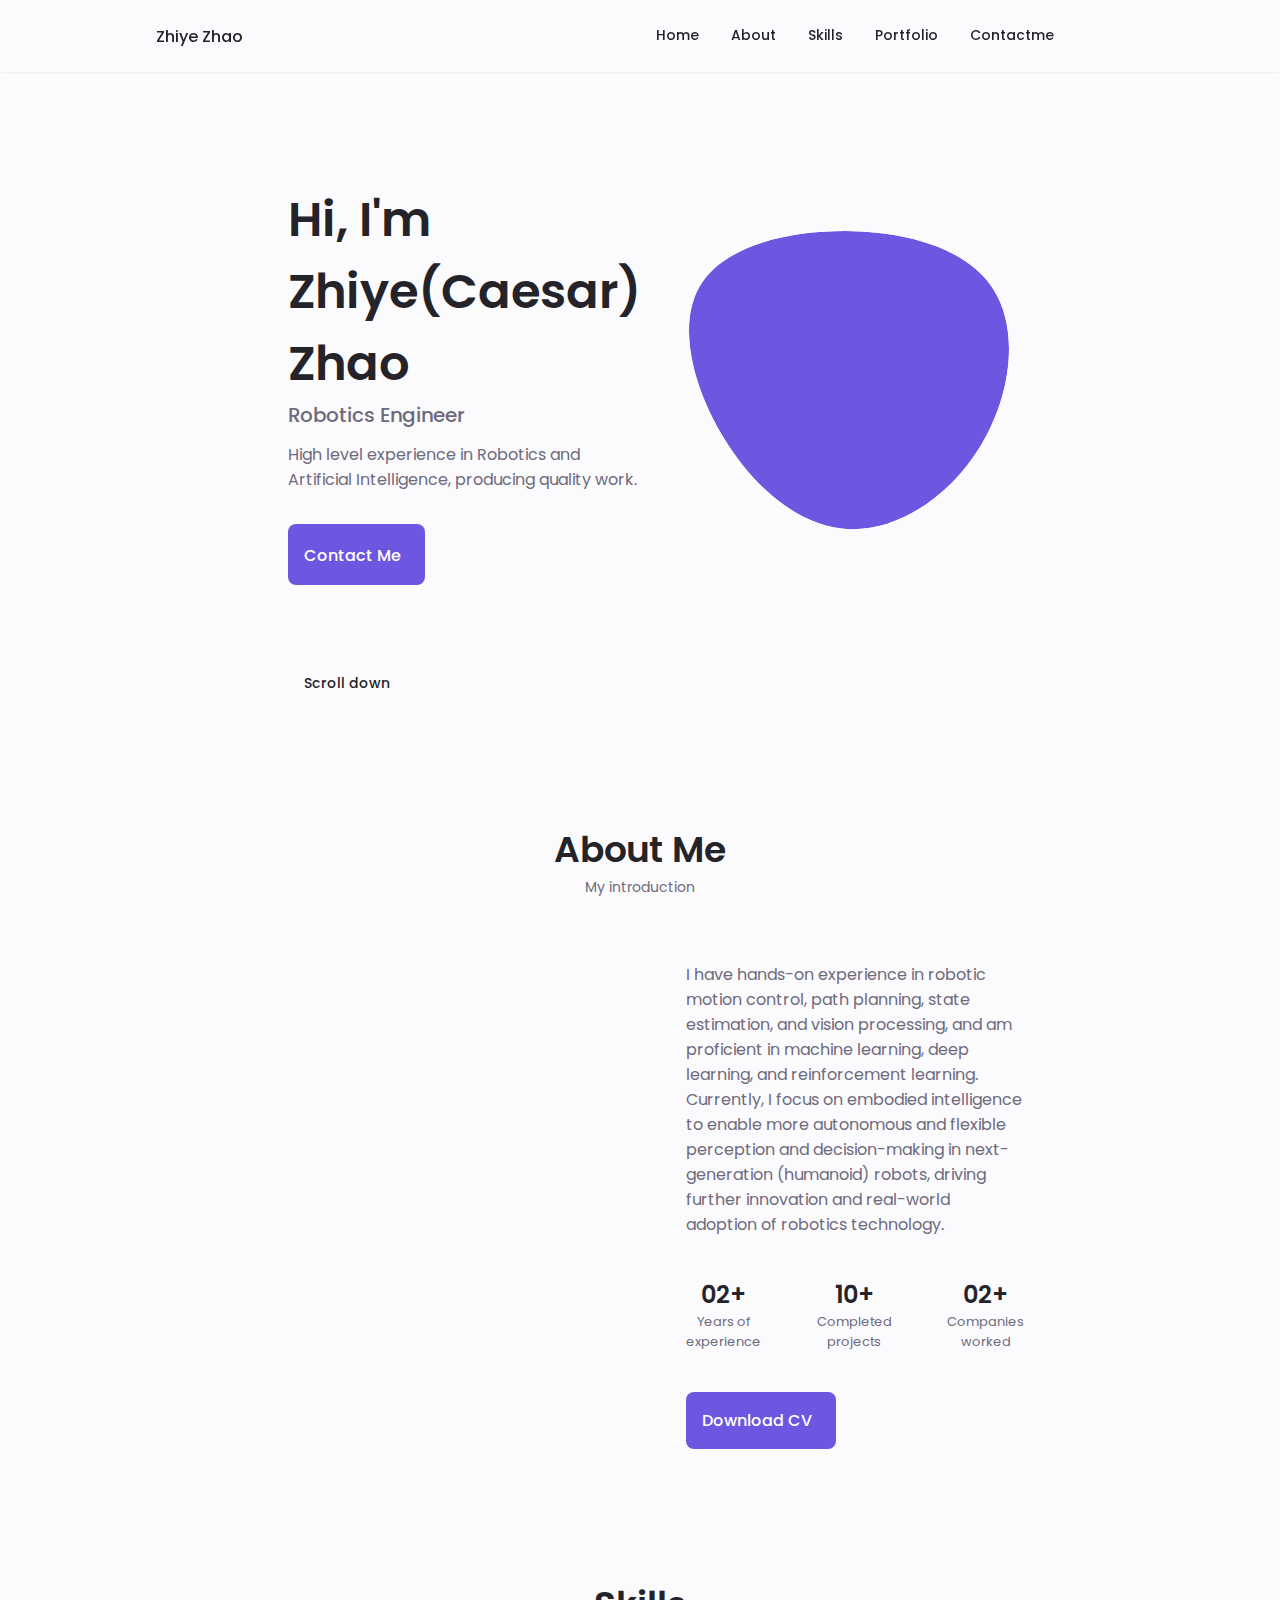
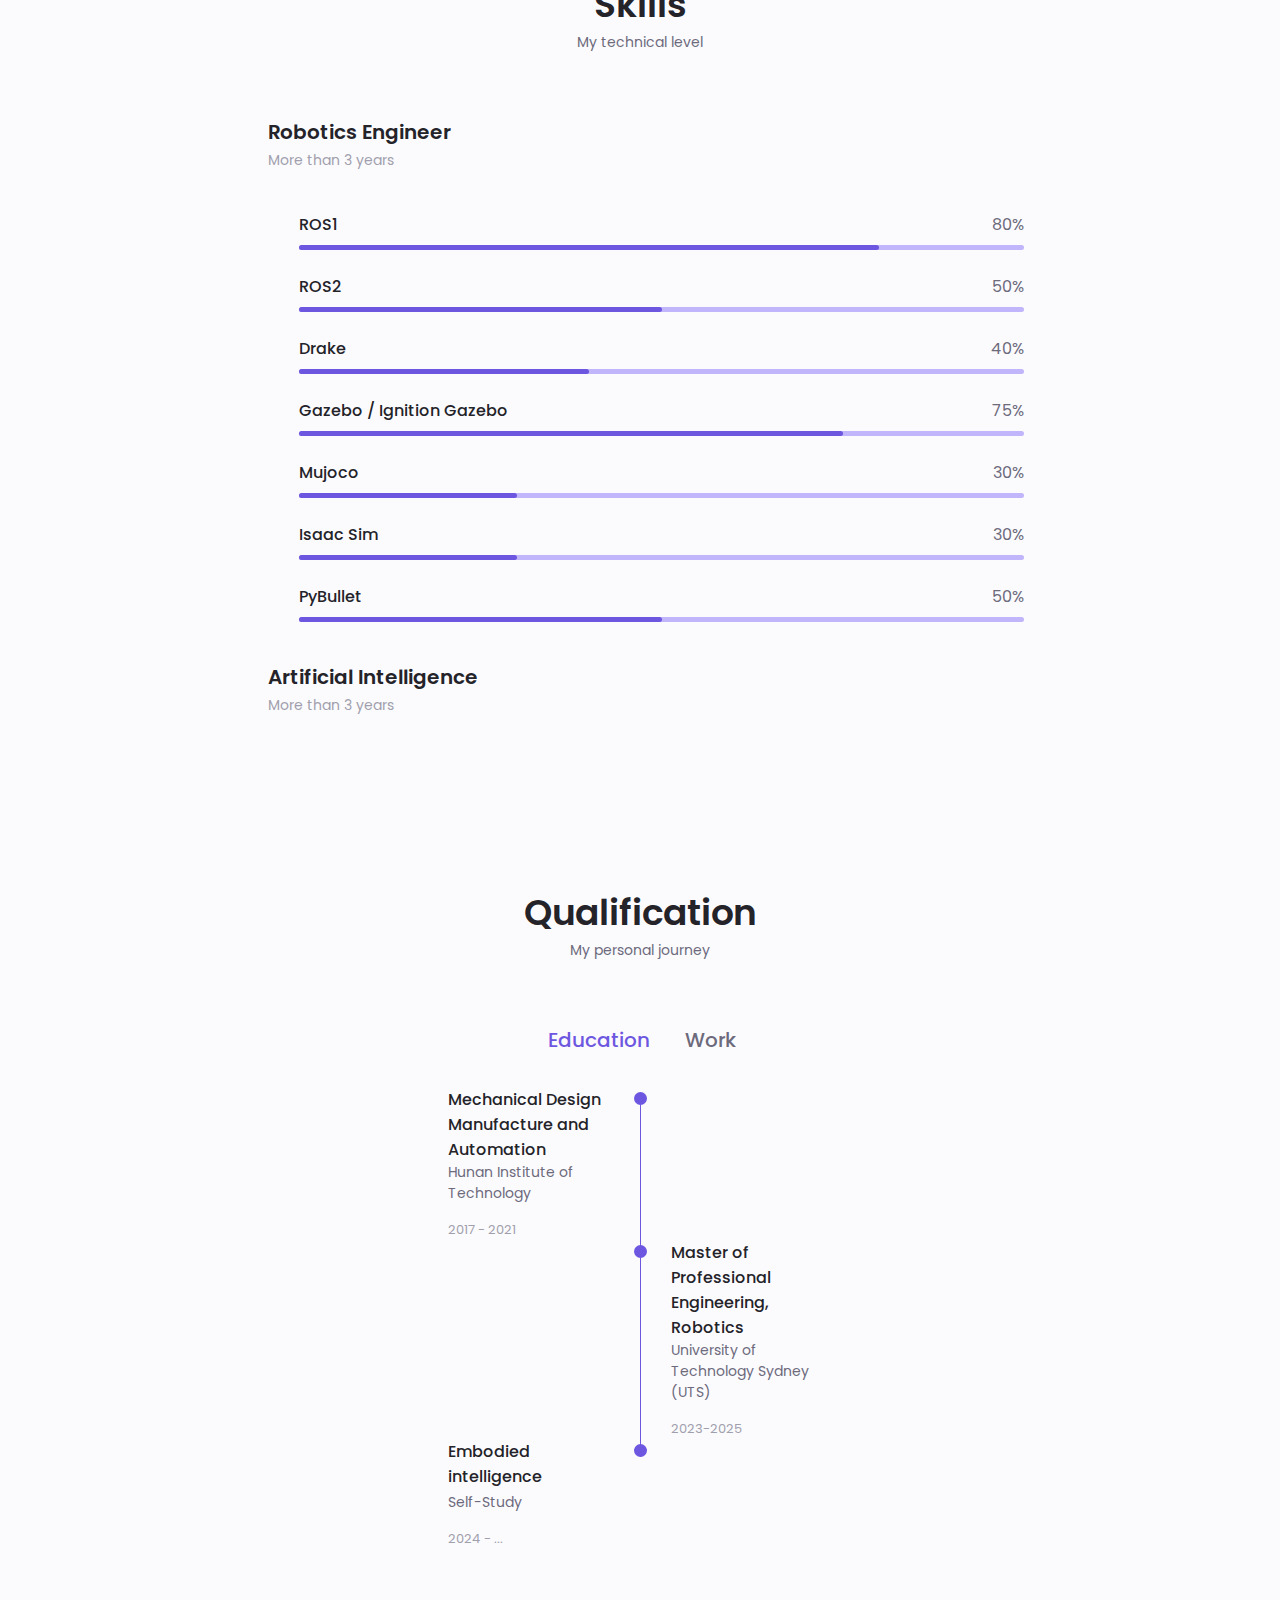
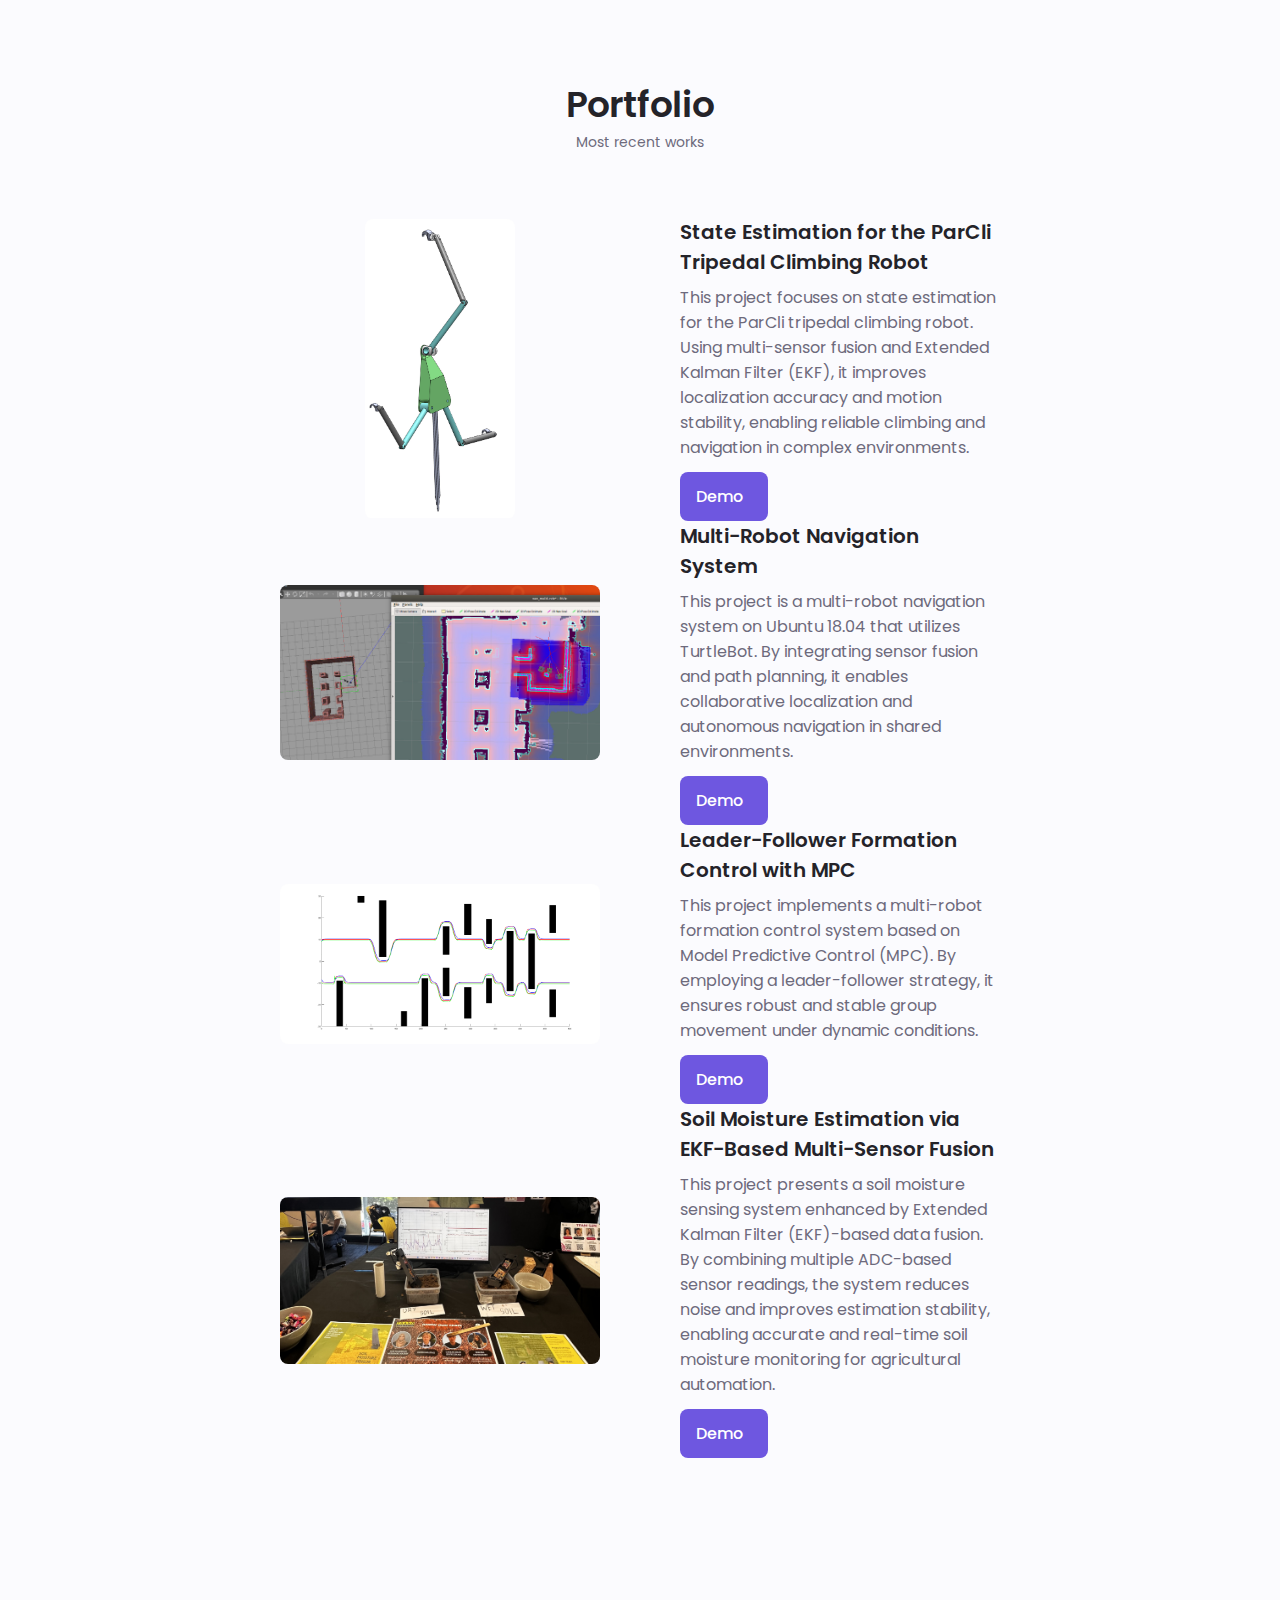
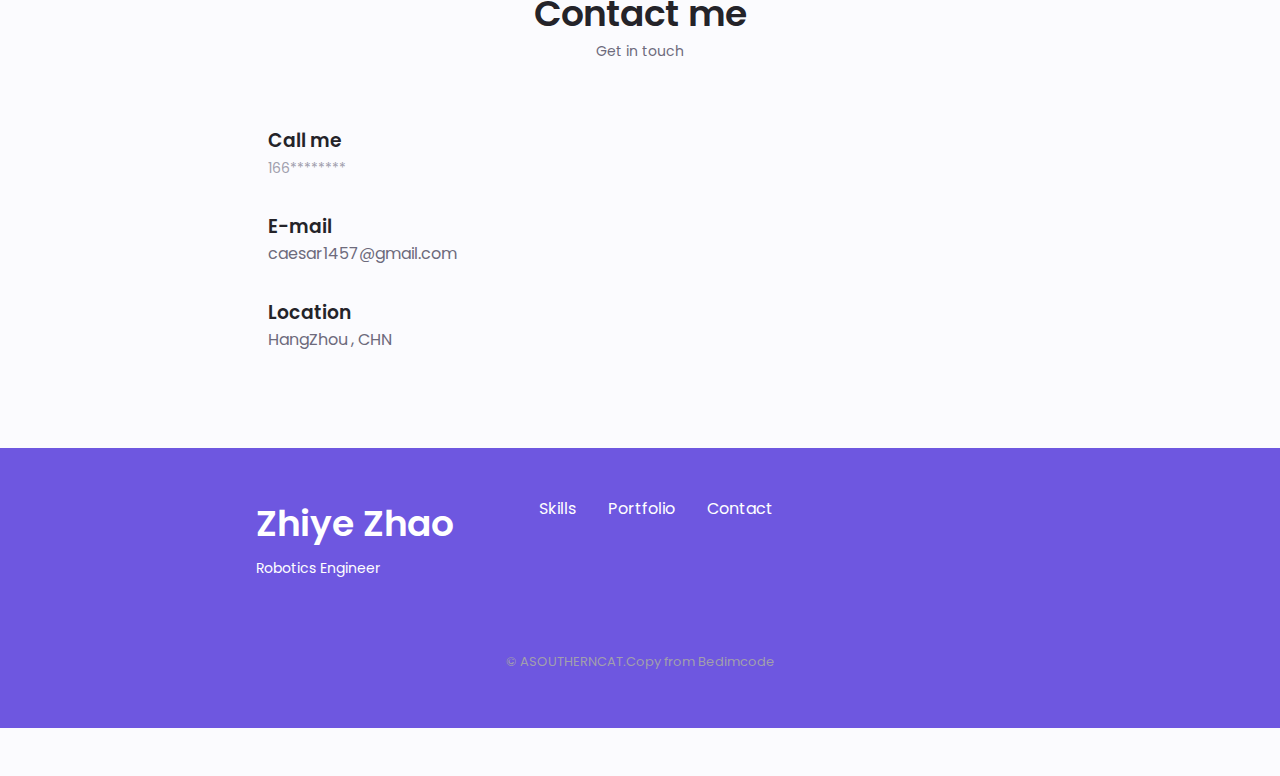
==== index.html @ 3a13bc29 "this is 0.5.1T" ====
<!DOCTYPE html>
<html lang="en">
  <head>
    <meta charset="UTF-8" />
    <meta name="viewport" content="width=device-width, initial-scale=1.0" />
    <link rel="shortcut icon" type="image/x-icon" href="favicon.ico" />
    <!--==================== UNICONS 图标====================-->
    <link
      rel="stylesheet"
      href="https://unicons.iconscout.com/release/v3.0.6/css/line.css"
    />
    <!--==================== SWIPER CSS ====================-->
    <link rel="stylesheet" href="assets/css/swiper-bundle.min.css" />

    <!--==================== CSS ====================-->
    <link rel="stylesheet" href="assets/css/styles.css" />
    <!-- iconfont font class 方式引用图标 -->
    <!-- <link
      rel="stylesheet"
      href="https://at.alicdn.com/t/c/font_3900458_82z46p85im.css"
    /> -->

    <title>Zhiye Zhao</title>
  </head>
  <body>
    <!--==================== HEADER ====================-->
    <header class="header scroll-header" id="header">
      <nav class="nav container">
        <a href="#" class="nav__logo">Zhiye Zhao</a>

        <div class="nav__menu" id="nav-menu">
          <ul class="nav__list grid">
            <li class="nav__item">
              <a href="#home" class="nav__link">
                <i class="uil uil-estate nav__icon"></i>
                <p i18n="home">Home</p>
              </a>
            </li>
            <li class="nav__item">
              <a href="#about" class="nav__link">
                <i class="uil uil-user nav__icon"></i>
                <p i18n="about">About</p>
              </a>
            </li>
            <li class="nav__item">
              <a href="#skills" class="nav__link">
                <i class="uil uil-file-alt nav__icon"></i>
                <p i18n="skills">Skills</p>
              </a>
            </li>
            <li class="nav__item">
              <a href="#portfolio" class="nav__link">
                <i class="uil uil-scenery nav__icon"></i>
                <p i18n="portfolio">Portfolio</p>
              </a>
            </li>
            <li class="nav__item">
              <a href="#contact" class="nav__link">
                <i class="uil uil-message nav__icon"></i>
                <p i18n="contact">Contactme</p>
              </a>
            </li>
            
            <li class="nav__item">
              <div class="nav__link" id="translate" value="en">
                <svg class="icon nav__icon-svg" aria-hidden="true">
                  <use xlink:href="#icon-fanyi"></use>
                </svg>
                <a class="=nav__link" id="nav__translate">Translate</a>
              </div>
            </li>

          </ul>
          <i class="uil uil-times nav__close" id="nav-close"></i>
        </div>

        <div class="nav__btns">
          <i class="uil uil-moon change-theme" id="theme-button"></i>
          <div class="nav__toggle" id="nav-toggle">
            <i class="uil uil-apps"></i>
          </div>
        </div>
      </nav>
    </header>

    <!--==================== MAIN ====================-->
    <main class="main">
      <!--==================== HOME ====================-->
      <section class="home section" id="home">
        <div class="home__container container grid">
          <div class="home__content grid">
            <div class="home__social">
              <a
                href="https://gitee.com/asoutherncat/"
                target="_blank"
                class="home__social-icon"
              >
                <!-- <i class="uil uil-linkedin-alt"></i> -->
                <svg
                  t="1674798484640"
                  viewBox="0 0 1024 1024"
                  version="1.1"
                  xmlns="http://www.w3.org/2000/svg"
                  p-id="2757"
                >
                  <path
                    d="M512 1024C229.222 1024 0 794.778 0 512S229.222 0 512 0s512 229.222 512 512-229.222 512-512 512z m259.149-568.883h-290.74a25.293 25.293 0 0 0-25.292 25.293l-0.026 63.206c0 13.952 11.315 25.293 25.267 25.293h177.024c13.978 0 25.293 11.315 25.293 25.267v12.646a75.853 75.853 0 0 1-75.853 75.853h-240.23a25.293 25.293 0 0 1-25.267-25.293V417.203a75.853 75.853 0 0 1 75.827-75.853h353.946a25.293 25.293 0 0 0 25.267-25.292l0.077-63.207a25.293 25.293 0 0 0-25.268-25.293H417.152a189.62 189.62 0 0 0-189.62 189.645V771.15c0 13.977 11.316 25.293 25.294 25.293h372.94a170.65 170.65 0 0 0 170.65-170.65V480.384a25.293 25.293 0 0 0-25.293-25.267z"
                    fill="hsl(250deg 69% 61%)"
                    p-id="2758"
                  ></path>
                </svg>
              </a>
              <a
                href="http://github.com"
                target="_blank"
                class="home__social-icon"
              >
                <i class="uil uil-github-alt"></i>
              </a>
              <a
                href="https://t.bilibili.com/"
                target="_blank"
                class="home__social-icon"
              >
                <!-- <i class="uil uil-dribbble"></i> -->
                <svg
                  t="1674801734735"
                  viewBox="0 0 1024 1024"
                  version="1.1"
                  xmlns="http://www.w3.org/2000/svg"
                  p-id="4124"
                >
                  <path
                    d="M777.514667 131.669333a53.333333 53.333333 0 0 1 0 75.434667L728.746667 255.829333h49.92A160 160 0 0 1 938.666667 415.872v320a160 160 0 0 1-160 160H245.333333A160 160 0 0 1 85.333333 735.872v-320a160 160 0 0 1 160-160h49.749334L246.4 207.146667a53.333333 53.333333 0 1 1 75.392-75.434667l113.152 113.152c3.370667 3.370667 6.186667 7.04 8.448 10.965333h137.088c2.261333-3.925333 5.12-7.68 8.490667-11.008l113.109333-113.152a53.333333 53.333333 0 0 1 75.434667 0z m1.152 231.253334H245.333333a53.333333 53.333333 0 0 0-53.205333 49.365333l-0.128 4.010667v320c0 28.117333 21.76 51.157333 49.365333 53.162666l3.968 0.170667h533.333334a53.333333 53.333333 0 0 0 53.205333-49.365333l0.128-3.968v-320c0-29.44-23.893333-53.333333-53.333333-53.333334z m-426.666667 106.666666c29.44 0 53.333333 23.893333 53.333333 53.333334v53.333333a53.333333 53.333333 0 1 1-106.666666 0v-53.333333c0-29.44 23.893333-53.333333 53.333333-53.333334z m320 0c29.44 0 53.333333 23.893333 53.333333 53.333334v53.333333a53.333333 53.333333 0 1 1-106.666666 0v-53.333333c0-29.44 23.893333-53.333333 53.333333-53.333334z"
                    fill="hsl(250deg 69% 61%)"
                    p-id="4125"
                  ></path>
                </svg>
              </a>
            </div>

            <div class="home__img">
              <svg
                class="home__blob"
                viewBox="0 0 200 187"
                xmlns="http://www.w3.org/2000/svg"
                xmlns:xlink="http://www.w3.org/1999/xlink"
              >
                <mask id="mask0" mask-type="alpha">
                  <path
                    d="M190.312 36.4879C206.582 62.1187 201.309 102.826 182.328 134.186C163.346 165.547 
                                130.807 187.559 100.226 186.353C69.6454 185.297 41.0228 161.023 21.7403 129.362C2.45775 
                                97.8511 -7.48481 59.1033 6.67581 34.5279C20.9871 10.1032 59.7028 -0.149132 97.9666 
                                0.00163737C136.23 0.303176 174.193 10.857 190.312 36.4879Z"
                  />
                </mask>
                <g mask="url(#mask0)">
                  <path
                    d="M190.312 36.4879C206.582 62.1187 201.309 102.826 182.328 134.186C163.346 
                                165.547 130.807 187.559 100.226 186.353C69.6454 185.297 41.0228 161.023 21.7403 
                                129.362C2.45775 97.8511 -7.48481 59.1033 6.67581 34.5279C20.9871 10.1032 59.7028 
                                -0.149132 97.9666 0.00163737C136.23 0.303176 174.193 10.857 190.312 36.4879Z"
                  />
                  <image
                    class="home__blob-img"
                    x="0"
                    y="-30"
                    xlink:href="assets/img/cat.png"
                  />
                </g>
              </svg>
            </div>

            <div class="home__data">
              <h1 class="home__title" i18n="home__title">
                Hi, I'm Zhiye(Caesar) Zhao
              </h1>
              <h3 class="home__subtitle" i18n="home__subtitle">
                Robotics Engineer
              </h3>
              <p class="home__description" i18n="home__description">
                High level experience in Robotics and Artificial Intelligence,
                producing quality work.
              </p>
              <a href="#contact" class="button button-flex">
                <span i18n="home__contact">Contact Me</span>
                <i class="uil uil-message button__icon"></i>
              </a>
            </div>
          </div>
          <div class="home__scroll">
            <a href="#about" class="home__scroll-button button--flex">
              <i class="uil uil-mouse-alt-2 home__scroll-mouse"></i>
              <span class="home__scroll-name" i18n="home__scroll-name"
                >Scroll down</span
              >
              <i class="uil uil-arrow-down home__scroll-arrow"></i>
            </a>
          </div>
        </div>
      </section>

      <!--==================== ABOUT ====================-->
      <section class="about section" id="about">
        <h2 class="section__title" i18n="about__title">About Me</h2>
        <span class="section__subtitle" i18n="about__subtitle"
          >My introduction</span
        >
        <div class="about__container container grid">
          <img src="assets/img/about.png" alt="" class="about__img" />

          <div class="about__data">
            <p class="about__description" i18n="about__description">
              I have hands-on experience in robotic motion control, path planning, 
              state estimation, and vision processing, and am proficient in machine learning, 
              deep learning, and reinforcement learning. Currently, I focus on embodied 
              intelligence to enable more autonomous and flexible perception and decision-making 
              in next-generation (humanoid) robots, driving further innovation and real-world 
              adoption of robotics technology.
            </p>

            <div class="about__info">
              <div>
                <span class="about__info-title">02+</span>
                <span class="about__info-name" i18n="about__info-name1"
                  >Years of <br />
                  experience</span
                >
              </div>

              <div>
                <span class="about__info-title">10+</span>
                <span class="about__info-name" i18n="about__info-name2"
                  >Completed <br />
                  projects</span
                >
              </div>

              <div>
                <span class="about__info-title">02+</span>
                <span class="about__info-name" i18n="about__info-name3"
                  >Companies <br />
                  worked</span
                >
              </div>
            </div>

            <div class="about__buttons">
              <a
                download=""
                href="assets/pdf/Major_job.pdf"
                class="button button--flex"
              >
                <span i18n="download">Download CV</span
                ><i class="uil uil-download-alt button__icon"></i>
              </a>
            </div>
          </div>
        </div>
      </section>

      <!--==================== SKILLS ====================-->
      <section class="skills section" id="skills">
        <h2 class="section__title" i18n="skills__title">Skills</h2>
        <span class="section__subtitle" i18n="skills__subtitle"
          >My technical level</span
        >

        <div class="skills__container container grid">
          <div>
            <!--==================== SKILLS 1 ====================-->
            <div class="skills__content skills__open">
              <div class="skills__header">
                <i class="uil uil-robot skills__icon"></i>

                <div>
                  <h1 class="skills__title" i18n="home__subtitle">
                    Robotics Engineer
                  </h1>
                  <span class="skills__subtitle" i18n="skills__years"
                    >More than 3 years </span
                  >
                </div>

                <i class="uil uil-angle-down skills__arrow"></i>
              </div>

              <div class="skills__list grid">
                <div class="skills__data">
                  <div class="skills__titles">
                    <h3 class="skills__name">ROS1</h3>
                    <span class="skills__number">80%</span>
                  </div>
                  <div class="skills__bar">
                    <div class="skills__percentage skills__ros1"></div>
                  </div>
                </div>

                <div class="skills__data">
                  <div class="skills__titles">
                    <h3 class="skills__name">ROS2</h3>
                    <span class="skills__number">50%</span>
                  </div>
                  <div class="skills__bar">
                    <div class="skills__percentage skills__ros2"></div>
                  </div>
                </div>

                <div class="skills__data">
                  <div class="skills__titles">
                    <h3 class="skills__name">Drake</h3>
                    <span class="skills__number">40%</span>
                  </div>
                  <div class="skills__bar">
                    <div class="skills__percentage skills__drake"></div>
                  </div>
                </div>

                <div class="skills__data">
                  <div class="skills__titles">
                    <h3 class="skills__name">Gazebo / Ignition Gazebo</h3>
                    <span class="skills__number">75%</span>
                  </div>
                  <div class="skills__bar">
                    <div class="skills__percentage skills__gazebo"></div>
                  </div>
                </div>

                <div class="skills__data">
                  <div class="skills__titles">
                    <h3 class="skills__name">Mujoco</h3>
                    <span class="skills__number">30%</span>
                  </div>
                  <div class="skills__bar">
                    <div class="skills__percentage skills__mujoco"></div>
                  </div>
                </div>

                <div class="skills__data">
                  <div class="skills__titles">
                    <h3 class="skills__name">Isaac Sim</h3>
                    <span class="skills__number">30%</span>
                  </div>
                  <div class="skills__bar">
                    <div class="skills__percentage skills__isaacSim"></div>
                  </div>
                </div>

                <div class="skills__data">
                  <div class="skills__titles">
                    <h3 class="skills__name">PyBullet</h3>
                    <span class="skills__number">50%</span>
                  </div>
                  <div class="skills__bar">
                    <div class="skills__percentage skills__pybullet"></div>
                  </div>
                </div>
              </div>
            </div>
            <!--==================== SKILLS 2 ====================-->
            <div class="skills__content skills__close">
              <div class="skills__header">
                <i class="uil uil-processor skills__icon"></i>

                <div>
                  <h1 class="skills__title" i18n="skills__title2">
                    Artificial Intelligence
                  </h1>
                  <span class="skills__subtitle" i18n="skills__years2"
                    >More than 3 years</span
                  >
                </div>

                <i class="uil uil-angle-down skills__arrow"></i>
              </div>

              <div class="skills__list grid">
                <!-- PyTorch -->
                <div class="skills__data">
                  <div class="skills__titles">
                    <h3 class="skills__name">PyTorch</h3>
                    <span class="skills__number">50%</span>
                  </div>
                  <div class="skills__bar">
                    <div class="skills__percentage skills__pytorch"></div>
                  </div>
                </div>
            
                <!-- Machine Learning -->
                <div class="skills__data">
                  <div class="skills__titles">
                    <h3 class="skills__name">Machine Learning</h3>
                    <span class="skills__number">50%</span>
                  </div>
                  <div class="skills__bar">
                    <div class="skills__percentage skills__machineLearning"></div>
                  </div>
                </div>
            
                <!-- Deep Learning -->
                <div class="skills__data">
                  <div class="skills__titles">
                    <h3 class="skills__name">Deep Learning</h3>
                    <span class="skills__number">60%</span>
                  </div>
                  <div class="skills__bar">
                    <div class="skills__percentage skills__deepLearning"></div>
                  </div>
                </div>
            
                <!-- Reinforcement Learning -->
                <div class="skills__data">
                  <div class="skills__titles">
                    <h3 class="skills__name">Reinforcement Learning</h3>
                    <span class="skills__number">40%</span>
                  </div>
                  <div class="skills__bar">
                    <div class="skills__percentage skills__reinforcementLearning"></div>
                  </div>
                </div>
            
                <!-- Computer Vision -->
                <div class="skills__data">
                  <div class="skills__titles">
                    <h3 class="skills__name">Computer Vision</h3>
                    <span class="skills__number">40%</span>
                  </div>
                  <div class="skills__bar">
                    <div class="skills__percentage skills__computerVision"></div>
                  </div>
                </div>
            
                <!-- Imitation Learning -->
                <div class="skills__data">
                  <div class="skills__titles">
                    <h3 class="skills__name">Imitation Learning</h3>
                    <span class="skills__number">25%</span>
                  </div>
                  <div class="skills__bar">
                    <div class="skills__percentage skills__imitationLearning"></div>
                  </div>
                </div>
            
                <!-- Skill Learning (ACT) -->
                <div class="skills__data">
                  <div class="skills__titles">
                    <h3 class="skills__name">Skill Learning (ACT)</h3>
                    <span class="skills__number">35%</span>
                  </div>
                  <div class="skills__bar">
                    <div class="skills__percentage skills__skillLearning"></div>
                  </div>
                </div>
              </div>
            </div>
      </section>

      <!--==================== QUALIFICATION ====================-->
      <section class="qualification section">
        <h2 class="section__title" i18n="qualification__title">
          Qualification
        </h2>
        <span class="section__subtitle" i18n="qualification__subtitle"
          >My personal journey</span
        >
        <div class="qualification__container container">
          <div class="qualification__tabs">
            <div
              class="qualification__button button--flex qualification__active"
              data-target="#education"
            >
              <i class="uil uil-graduation-cap qualification__icon"></i>
              <span i18n="education">Education</span>
            </div>

            <div class="qualification__button button--flex" data-target="#work">
              <i class="uil uil-briefcase-alt qualification__icon"></i>
              <span i18n="work">Work</span>
            </div>
          </div>
          <div class="qualification__sections">
            <!--==================== QUALIFICATION CONTENT 1 ====================-->
            <div
              class="qualification__content qualification__active"
              data-content
              id="education"
            >
              <!--==================== QUALIFICATION 1 ====================-->
              <div class="qualification__data">
                <div>
                  <h3 class="qualification__title" i18n="qualification1__title">
                    Mechanical Design Manufacture and Automation
                  </h3>
                  <span
                    class="qualification__subtitle"
                    i18n="qualification1__subtitle"
                    >Hunan Institute of Technology</span
                  >
                  <div class="qualification__calendar">
                    <i class="uil uil-calendar-alt"></i>
                    2017 - 2021
                  </div>
                </div>

                <div>
                  <span class="qualification__rounder"></span>
                  <span class="qualification__line"></span>
                </div>
              </div>
              <!--==================== QUALIFICATION 2 ====================-->
              <div class="qualification__data">
                <div></div>
                <div>
                  <span class="qualification__rounder"></span>
                  <span class="qualification__line"></span>
                </div>

                <div>
                  <h3 class="qualification__title" i18n="qualification2__title">
                    Master of Professional Engineering, Robotics
                  </h3>
                  <span
                    class="qualification__subtitle"
                    i18n="qualification2__subtitle"
                    >University of Technology Sydney (UTS) </span
                  >
                  <div class="qualification__calendar">
                    <i class="uil uil-calendar-alt"></i>
                    2023-2025
                  </div>
                </div>
              </div>
              <!--==================== QUALIFICATION 3 ====================-->
              <div class="qualification__data">
                <div>
                  <h3 class="qualification__title" i18n="qualification3__title">
                    Embodied intelligence
                  </h3>
                  <span
                    class="qualification__subtitle"
                    i18n="qualification3__subtitle"
                    >Self-Study</span
                  >
                  <div class="qualification__calendar">
                    <i class="uil uil-calendar-alt"></i>
                    2024 - ...
                  </div>
                </div>

                <div>
                  <span class="qualification__rounder"></span>
                  <!-- <span class="qualification__line"></span> -->
                </div>
              </div>
            </div>
            <!--==================== QUALIFICATION CONTENT 2 ====================-->
            <div class="qualification__content" data-content id="work">
              <!--==================== QUALIFICATION 1 ====================-->
              <div class="qualification__data">
                <div></div>
                <div>
                  <span class="qualification__rounder"></span>
                  <span class="qualification__line"></span>
                </div>
                <div>
                  <h3 class="qualification__title" i18n="qualification4__title">
                    Teaching Assistant & Research Assistant (Part time)
                  </h3>
                  <span
                    class="qualification__subtitle"
                    i18n="qualification4__subtitle"
                    >Online</span
                  >
                  <div class="qualification__calendar">
                    <i class="uil uil-calendar-alt"></i>
                    2024.08 - ...
                  </div>
                </div>
              </div>

              <div class="qualification__data">
                <div>
                  <h3 class="qualification__title" i18n="qualification5__title">
                    Research & Development Engineer (Intern)
                  </h3>
                  <span
                    class="qualification__subtitle"
                    i18n="qualification5__subtitle"
                    >Optik Consultancy</span
                  >
                  <div class="qualification__calendar">
                    <i class="uil uil-calendar-alt"></i>
                    2024.11 - 2025.02
                  </div>
                </div>

                <div>
                  <span class="qualification__rounder"></span>
                  <!-- <span class="qualification__line"></span> -->
                </div>
              </div>
              
            </div>
          </div>
        </div>
      </section>

      <!--==================== PORTFOLIO ====================-->
      <section class="portfolio section" id="portfolio">
        <h2 class="section__title" i18n="portfolio__title">Portfolio</h2>
        <span class="section__subtitle" i18n="portfolio__subtitle"
          >Most recent works</span
        >

        <div class="portfolio__container container swiper-container">
          <div class="swiper-wrapper">
            <!--==================== PORTFOLIO 1 ====================-->

            <div class="portfolio__content grid swiper-slide">
              <img
              src="assets/img/Triped_v2.0.JPG"
              alt=""
              class="portfolio__img portfolio__img-small"
              />
            

              <div class="portfolio_">
                <h3 class="portfolio__title" i18n="portfolio3__title">
                  State Estimation for the ParCli Tripedal Climbing Robot
                </h3>
                <p
                  class="portfolio__description"
                  i18n="portfolio3__description"
                >
                This project focuses on state estimation for the ParCli tripedal 
                climbing robot. Using multi-sensor fusion and Extended Kalman Filter 
                (EKF), it improves localization accuracy and motion stability, 
                enabling reliable climbing and navigation in complex environments.
                </p>
                <a
                  href="./projects/tripedal-climbing-robot.html"
                  target="_blank"
                  class="button button--flex button--small portfolio__button"
                >
                  Demo
                  <i class="uil uil-arrow-right button__icon"></i>
                </a>
              </div>
            </div>

            <!--==================== PORTFOLIO 2 ====================-->

            <div class="portfolio__content grid swiper-slide">
              <img
                src="assets/img/Multi-Robot Navigation System.png"
                alt=""
                class="portfolio__img"
              />

              <div class="portfolio_">
                <h3 class="portfolio__title" i18n="portfolio1__title">
                  Multi-Robot Navigation System
                </h3>
                <p
                  class="portfolio__description"
                  i18n="portfolio1__description"
                >
                This project is a multi-robot navigation system on Ubuntu 18.04 that 
                utilizes TurtleBot. By integrating sensor fusion and path planning, 
                it enables collaborative localization and autonomous navigation in 
                shared environments.
                </p>
                <a
                  href="./projects/multi-robot-navigation.html"
                  class="button button--flex button--small portfolio__button"
                >
                  Demo
                  <i class="uil uil-arrow-right button__icon"></i>
                </a>
              </div>
            </div>

            <!--==================== PORTFOLIO 3 ====================-->

            <div class="portfolio__content grid swiper-slide">
              <img
                src="assets/img/final_1.png"
                alt=""
                class="portfolio__img"
              />

              <div class="portfolio_">
                <h3 class="portfolio__title" i18n="portfolio2__title">
                  Leader-Follower Formation Control with MPC
                </h3>
                <p
                  class="portfolio__description"
                  i18n="portfolio2__description"
                >
                This project implements a multi-robot formation control system based 
                on Model Predictive Control (MPC). By employing a leader-follower 
                strategy, it ensures robust and stable group movement under dynamic 
                conditions.
                </p>
                <a
                  href="./projects/formation-control-mpc.html"
                  target="_blank"
                  class="button button--flex button--small portfolio__button"
                >
                  Demo
                  <i class="uil uil-arrow-right button__icon"></i>
                </a>
              </div>
            </div>

            <!--==================== PORTFOLIO 4 ====================-->

            <!-- <div class="portfolio__content grid swiper-slide">
              <img
                src="assets/img/portfolio3.jpg"
                alt=""
                class="portfolio__img"
              />

              <div class="portfolio_">
                <h3 class="portfolio__title" i18n="portfolio4__title">
                  Reinforcement Learning Environment for Autonomous Driving Simulation
                </h3>
                <p
                  class="portfolio__description"
                  i18n="portfolio4__description"
                >
                This project provides a simulation environment for autonomous driving research using 
                reinforcement learning. It enables testing and training of decision-making algorithms 
                in a controlled environment, facilitating the development of intelligent driving policies.
                </p>
                <a
                  href="./projects/autonomous-driving-rl.html"
                  target="_blank"
                  class="button button--flex button--small portfolio__button"
                >
                  Demo
                  <i class="uil uil-arrow-right button__icon"></i>
                </a>
              </div>
            </div> -->

            <!--==================== PORTFOLIO 5 ====================-->

            <div class="portfolio__content grid swiper-slide">
              <img
                src="assets/img/sensor1.jpg"
                alt=""
                class="portfolio__img"
              />

              <div class="portfolio_">
                <h3 class="portfolio__title" i18n="portfolio5__title">
                  Soil Moisture Estimation via EKF-Based Multi-Sensor Fusion
                </h3>
                <p
                  class="portfolio__description"
                  i18n="portfolio5__description"
                >
                This project presents a soil moisture sensing system enhanced by 
                Extended Kalman Filter (EKF)-based data fusion. By combining multiple ADC-based sensor 
                readings, the system reduces noise and improves estimation stability, enabling accurate 
                and real-time soil moisture monitoring for agricultural automation.
                </p>
                <a
                  href="./projects/soil-moisture-sensor.html"
                  target="_blank"
                  class="button button--flex button--small portfolio__button"
                >
                  Demo
                  <i class="uil uil-arrow-right button__icon"></i>
                </a>
              </div>
            </div>

          </div>
          <!-- add arrows-->
          <div class="swiper-button-next">
            <i class="uil uil-angle-right-b swiper-portfolio-icon"></i>
          </div>

          <div class="swiper-button-prev">
            <i class="uil uil-angle-left-b swiper-portfolio-icon"></i>
          </div>

          <!-- Add Pagination -->
          <div class="swiper-pagination"></div>
        </div>
      </section>

      <!--==================== CONTACT ME ====================-->
      <section class="contact section" id="contact">
        <h2 class="section__title" i18n="contact__title">Contact me</h2>
        <span class="section__subtitle" i18n="contact__subtitle"
          >Get in touch</span
        >

        <div class="contact__container container grid">
          <div>
            <div class="contact__information">
              <i class="uil uil-phone-alt contact__icon"></i>

              <div>
                <h3 class="contact__title" i18n="tel">Call me</h3>
                <span class="contact__subtitle" i18n="tel__number"
                  >166********</span
                >
              </div>
            </div>

            <div class="contact__information">
              <i class="uil uil-envelope contact__icon"></i>

              <div>
                <h3 class="contact__title" i18n="email">E-mail</h3>
                <span class="contatc__subtitle" i18n="email__address"
                  >caesar1457@gmail.com</span
                >
              </div>
            </div>

            <div class="contact__information">
              <i class="uil uil-map-marker contact__icon"></i>

              <div>
                <h3 class="contact__title" i18n="location">Location</h3>
                <span class="contatc__subtitle" i18n="location__detail"
                  >HangZhou , CHN</span
                >
              </div>
            </div>
          </div>
        </div>
      </section>
    </main>

    <!--==================== FOOTER ====================-->
    <footer class="footer">
      <div class="footer__bg">
        <div class="footer__container container grid">
          <div>
            <h1 class="footer__title">Zhiye Zhao</h1>
            <span class="footer__subtitle" i18n="home__subtitle"
              >Robotics Engineer</span
            >
          </div>

          <ul class="footer__links">
            <li>
              <a href="#skills" class="footer__link" i18n="skills">Skills</a>
            </li>
            <li>
              <a href="#portfolio" class="footer__link" i18n="portfolio"
                >Portfolio</a
              >
            </li>
            <li>
              <a href="#contact" class="footer__link" i18n="contact">Contact</a>
            </li>
          </ul>

          <div class="footer__socials">
            <a href="https://gitee.com/asoutherncat/" target="_blank">
              <svg class="icon footer__social" aria-hidden="true">
                <use xlink:href="#icon-gitee"></use>
              </svg>
            </a>
            <a href="http://github.com" target="_blank">
              <svg class="icon footer__social" aria-hidden="true">
                <use xlink:href="#icon-github"></use>
              </svg>
            </a>
            <a href="https://t.bilibili.com/" target="_blank">
              <svg class="icon footer__social" aria-hidden="true">
                <use xlink:href="#icon-bilibili-line"></use>
              </svg>
            </a>
          </div>
        </div>

        <p class="footer__copy">
          &#169; ASOUTHERNCAT.Copy from
          <a
            class="footer__copy"
            href="https://www.youtube.com/c/Bedimcode"
            target="_blank"
            >Bedimcode</a
          >
        </p>
      </div>
    </footer>

    <!--==================== SCROLL TOP ====================-->
    <a href="#" class="scrollup" id="scroll-up">
      <i class="uil uil-arrow-up scrollup__icon"></i>
    </a>
    <!--==================== SWIPER JS ====================-->
    <script src="assets/js/swiper-bundle.min.js"></script>

    <!-- iconfont JS -->
    <script src="assets/js/iconfont.js"></script>
    <!-- jquery -->
    <script src="assets/js/jquery2.1.4.min.js"></script>
    <script src="assets/js/jquery.i18n.min.js"></script>
    <!--==================== MAIN JS ====================-->
    <script src="assets/js/main.js"></script>

    <!-- translate JS -->
    <script src="assets/js/cn-en-translate.js"></script>
  </body>
</html>
---- assets/css/styles.css ----
/*==================== GOOGLE FONTS 字体====================*/
@import url("https://fonts.googleapis.com/css2?family=Poppins:wght@400;500;600&display=swap");

/*==================== VARIABLES CSS ====================*/
:root {
    --header-height: 3rem;

    /*========== Colors 主题色彩==========*/
    /* Change favorite color */
    --hue-color: 250; /*Purple 250 - Green 142 - Blue 230 - Pink 340*/

    /* HSL color mode */
    --first-color: hsl(var(--hue-color), 69%, 61%);
    --first-color-second: hsl(var(--hue-color), 69%, 61%);
    --first-color-alt: hsl(var(--hue-color), 57%, 53%);
    --first-color-lighter: hsl(var(--hue-color), 92%, 85%);
    --title-color: hsl(var(--hue-color), 8%, 15%);
    --text-color: hsl(var(--hue-color), 8%, 45%);
    --text-color-light: hsl(var(--hue-color), 8%, 65%);
    --input-color: hsl(var(--hue-color), 70%, 96%);
    --body-color: hsl(var(--hue-color), 60%, 99%);
    --container-color: hsl(var(--hue-color), 100%, 98%);
    --scroll-bar-color: hsl(var(--hue-color), 12%, 90%);
    --scroll-thumb-color: hsl(var(--hue-color), 12%, 80%);

    /*========== Font and typography ==========*/
    --body-font: 'Poppins', sans-serif;

    /* .5rem = 8px, 1rem = 16px, 1.5rem = 24px ... */
    --big-font-size: 2rem;
    --h1-font-size: 1.5rem;
    --h2-font-size: 1.25rem;
    --h3-font-size: 1.125rem;
    --normal-font-size: .938rem;
    --small-font-size: .813rem;
    --smaller-font-size: .75rem;

    /*========== Font weight ==========*/
    --font-medium: 500;
    --font-semi-bold: 600;

    /*========== Margenes Bottom ==========*/
    /* .25rem = 4px, .5rem = 8px, .75rem = 12px ... */
    --mb-0-25: .25rem;
    --mb-0-5: .5rem;
    --mb-0-75: .75rem;
    --mb-1: 1rem;
    --mb-1-5: 1.5rem;
    --mb-2: 2rem;
    --mb-2-5: 2.5rem;
    --mb-3: 3rem;

    /*========== z index ==========*/
    --z-tooltip: 10;
    --z-fixed: 100;
    --z-modal: 1000;
}

/* Font size for large devices */
@media screen and (min-width: 968px) {
    :root {
        --big-font-size: 3rem;
        --h1-font-size: 2.25rem;
        --h2-font-size: 1.5rem;
        --h3-font-size: 1.25rem;
        --normal-font-size: 1rem;
        --small-font-size: .875rem;
        --smaller-font-size: .813rem;
    }
}

/*========== Variables Dark theme ==========*/
body.dark-theme {
  /* HSL color mode */
--first-color-second: hsl(var(--hue-color), 30%, 8%);
--title-color: hsl(var(--hue-color), 8%, 95%);
--text-color: hsl(var(--hue-color), 8%, 45%);
--text-color-light: hsl(var(--hue-color), 8%, 75%);
--input-color: hsl(var(--hue-color), 29%, 16%);
--body-color: hsl(var(--hue-color), 28%, 12%);
--container-color: hsl(var(--hue-color), 29%, 16%);
--scroll-bar-color: hsl(var(--hue-color), 12%, 48%);
--scroll-thumb-color: hsl(var(--hue-color), 12%, 36%);
}

body {
  transition: all 0.2s;
}

/*========== Button Dark/Light ==========*/
.nav__btns {
  display: flex;
  align-items: center;

}

.change-theme {
  font-size: 1.25rem;
  color: var(--title-color);
  margin-right: var(--mb-1);
  cursor: pointer;
}

.change-theme:hover {
  color: var(--first-color);
}

/*==================== BASE ====================*/
* {
  box-sizing: border-box;
  padding: 0;
  margin: 0;
}

html {
  scroll-behavior: smooth;
}

body {
  margin: 0 0 var(--header-height) 0;
  font-family: var(--body-font);
  font-size: var(--normal-font-size);
  background-color: var(--body-color);
  color: var(--text-color);
}

h1, h2, h3, h4 {
  color: var(--title-color);
  font-weight: var(--font-semi-bold);
}

ul {
  list-style: none;
}

a {
  text-decoration: none;
}

img {
  max-width: 100%;
  height: auto;
}

/*==================== REUSABLE CSS CLASSES ====================*/
.section {
  padding: 2rem 0 4rem;
}

.section__title {
  font-size: var(--h1-font-size);
  color: var(--title-color);
}

.section__subtitle {
  display: block;
  font-size: var(--small-font-size);
  margin-bottom: var(--mb-3);
}

.section__title, 
.section__subtitle {
  text-align: center;
}

/*==================== LAYOUT ====================*/
.container {
  max-width: 768px;
  margin-left: var(--mb-1-5);
  margin-right: var(--mb-1-5);
}

.grid {
  display: grid;
  gap: 1.5rem;
}

.header {
  width: 100%;
  position: fixed;
  bottom: 0;
  left: 0;
  z-index: var(--z-fixed);
  background-color: var(--body-color);
}

/*==================== NAV ====================*/
.nav{
  max-width: 968px;
  height: var(--header-height);
  display: flex;
  justify-content: space-between;
  align-items: center;
}

.nav__logo,
.nav__toggle{
  color: var(--title-color);
  font-weight: var(--font-medium);
}
.nav__logo:hover{
  color: var(--first-color);
}

.nav__toggle{
  font-size: 1.1rem;
  cursor: pointer;
}

.nav__toggle:hover{
  color: var(--first-color);
}

/*mobile devices*/
@media screen and (max-width:767px){
  .nav__menu{
    position: fixed;
    bottom: -100%;
    left: 0;
    width: 100%;
    background-color: var(--body-color);
    padding: 2rem 1.5rem 4rem;
    box-shadow: 0 -1px 4px rgba(0,0,0,.15);
    border-radius: 1.5rem 1.5rem 0 0;
    transition: .3s;
  }
}

.nav__list{
  grid-template-columns: repeat(3,1fr);
  gap: 2rem;
}

.nav__item{
  align-items: center;
}
.nav__link{
  display: flex;
  flex-direction: column;
  align-items: center;
  font-size: var(--small-font-size);
  color: var(--title-color);
  font-weight: var(--font-medium);
  cursor: pointer;
  text-transform: capitalize;
}

.nav__link:hover{
  color: var(--first-color);
}
.nav__link:hover svg{
  fill: var(--first-color);
}

.nav__icon{
  font-size: 1.2rem;
}
.nav__icon-svg{
  fill:var(--title-color);
  font-size: 1.4rem;
  margin-top: 4px;
  margin-bottom: 2px;
}
.nav__close{
  position: absolute;
  right: 1.3rem;
  bottom: .5rem;
  font-size: 1.5rem;
  cursor: pointer;
  color: var(--first-color);
}

.nav__close:hover{
  color: var(--first-color-alt);
}
/* show menu */
.show-menu{
  bottom: 0;
}

/* Active link */
.active-link {
  color: var(--first-color);
}

/* Change background header */
.scroll-header {
  box-shadow: 0 -1px 4px rgba(0,0,0, .15);
  
}

/*==================== HOME ====================*/
.home__container {
  gap: 1rem;
}

.home__content{
  grid-template-columns: .5fr 3fr;
  padding-top: 3.5rem;
  align-items: center;
}
.home__social {
  display: grid;
  grid-template-columns: max-content;
  row-gap: 1rem;
}

.home__social-icon {
  font-size: 1.25rem;
  color: var(--first-color);
}

.home__social-icon:hover {
  color: var(--first-color-alt)
}

.home__blob {
  width: 200px;
  fill: var(--first-color);
}

.home__blob-img {
  width: 220px;
}

.home__data {
  grid-column: 1/3;
}

.home__title {
  font-size: var(--big-font-size);
}

.home__subtitle {
  font-size: var(--h3-font-size);
  color: var(--text-color);
  font-weight: var(--font-medium);
  margin-bottom: var(--mb-0-75);
}

.home__description {
  margin-bottom: var(--mb-2);
}

/* .home__scroll {
  display: none;
} */

.home__scroll-button {
  color: var(--first-color);
  transition: .3s;

}

.home__scroll-button:hover {
  transform: translateY(0.25rem);
}

.home__scroll-mouse {
  font-size: 2rem;

}

.home__scroll-name {
  font-size: var(--small-font-size);
  color: var(--title-color);
  font-weight: var(--font-medium);
  margin-right: var(--mb-0-25);

}

.home__scroll-arrow {
  font-size: 1.25rem;

}

/*==================== BUTTONS ====================*/
.button {
  display: inline-block;
  background-color: var(--first-color);
  color: #FFFF;
  padding: 1rem;
  border-radius: .5rem;
  font-weight: var(--font-medium);

}

.button:hover {
  background-color: var(--first-color-alt);
}

.button__icon {
  font-size: 1.2rem;
  margin-left: var(--mb-0-5);
  transition: .3s;
}

.button--flex {
  display: inline-flex;
  align-items: center;
  transition: .3s;

}

.button--small {
  padding: .75rem 1rem;
}

.button--link {
  padding: 0;
  background-color: transparent;
  color: var(--first-color);
}

.button--link:hover {
  background-color: transparent;
  color: var(--first-color-alt);
}

/*==================== ABOUT ====================*/
.about__img {
  width: 200px;
  border-radius: .5rem;
  justify-self: center;
  align-self: center;

}

.about__description {
  text-align: center;
  margin-bottom: var(--mb-2-5);

}

.about__info {
  display: flex;
  justify-content: space-evenly;
  margin-bottom: var(--mb-2-5);
}

.about__info-title {
  font-size: var(--h2-font-size);
  font-weight: var(--font-semi-bold);
  color: var(--title-color);
}

.about__info-name {
  font-size: var(--smaller-font-size);

}

.about__info-title, .about__info-name {
  display: block;
  text-align: center;

}

.about__buttons {
  display: flex;
  justify-content: center;
}

/*==================== SKILLS ====================*/
.skills__container {
  row-gap: 0;
}

.skills__header {
  display: flex;
  align-items: center;
  margin-bottom: var(--mb-2-5);
  cursor: pointer;
}

.skills__icon, .skills__arrow {
  font-size: 2rem;
  color: var(--first-color);

}

.skills__icon {
  margin-right: var(--mb-0-75);

}

.skills__title {
  font-size: var(--h3-font-size);
}

.skills__subtitle {
  font-size: var(--small-font-size);
  color: var(--text-color-light);

}

.skills__arrow {
  margin-left: auto;
  transition: .4s;

}

.skills__list {
  row-gap: 1.5rem;
  padding-left: 2.7rem;
  transition: .4s;
}

.skills__titles {
  display: flex;
  justify-content: space-between;
  margin-bottom: var(--mb-0-5)
}

.skills__name {
  font-size: var(--normal-font-size);
  font-weight: var(--font-medium);
}

.skills__bar, .skills__percentage {
  height: 5px;
  border-radius: .25rem;

}

.skills__bar {
  background-color: var(--first-color-lighter);

}

.skills__percentage {
  display: block;
  background-color: var(--first-color);
}

.skills__ros1 {
  width: 80%;
}

.skills__ros2 {
  width: 50%;
}

.skills__drake {
  width: 40%;
}

.skills__gazebo{
  width: 75%;
}

.skills__mujoco{
  width: 30%;
}

.skills__isaacSim{
  width: 30%;
}

.skills__pybullet{
  width: 50%;
}

.skills__pytorch{
  width: 50%;
}

.skills__machineLearning{
  width: 50%;
}

.skills__deepLearning{
  width: 60%;
}

.skills__reinforcementLearning{
  width: 40%;
}

.skills__computerVision{
  width: 40%;
}

.skills__imitationLearning{
  width: 25%;
}

.skills__skillLearning{
  width: 35%;
}

.skills__close .skills__list {
  
  height: 0;
  overflow: hidden;

}

.skills__open .skills__list {
  height: max-content;
  margin-bottom: var(--mb-2-5);
}

.skills__open .skills__arrow {
  transform: rotate(-180deg);
}

/*==================== QUALIFICATION ====================*/
.qualification__tabs {
  display: flex;
  justify-content: space-evenly;
  margin-bottom: var(--mb-2)
}

.qualification__button {
  font-size: var(--h3-font-size);
  font-weight: var(--font-medium);
  cursor: pointer
}

.qualification__button:hover {
  color: var(--first-color);
}

.qualification__icon {
  font-size: 1.8rem;
  margin-right: var(--mb-0-25);
}

.qualification__data {
  display: grid;
  grid-template-columns: 1fr max-content 1fr;
  column-gap: 1.5rem;
}

.qualification__title {
  font-size: var(--normal-font-size);
  font-weight: var(--font-medium);
}

.qualification__subtitle {
  display: inline-block;
  font-size: var(--small-font-size);
  margin-bottom: var(--mb-1);
}

.qualification__calendar {
  font-size: var(--smaller-font-size);
  color: var(--text-color-light);
  /* margin-bottom: var(--mb-1) */

}

.qualification__rounder {
  display: inline-block;
  width: 13px;
  height: 13px;
  background-color: var(--first-color);
  border-radius: 50%;
}

.qualification__line {
  display: block;
  width: 1px;
  height: 100%;
  background-color: var(--first-color);
  transform: translate(6px, -7px)
}

.qualification__content[data-content] {
  display: none;

}

.qualification__active[data-content] {
  display: block;
}

.qualification__button.qualification__active {
  color: var(--first-color)
}

/* Active Modal */
.active-modal {
  opacity: 1;
  visibility: visible;
}


/*==================== PORTFOLIO ====================*/
.portfolio__container {
  overflow: initial;
}

.portfolio__content {
  padding: 0 1.5rem;
}

.portfolio__img {
  width: 300px;
  border-radius: .5rem;
  justify-self: center;
}

.portfolio__title {
  font-size: var(--h3-font-size);
  margin-bottom: var(--mb-0-5);
}

.portfolio__description {
  margin-bottom: var(--mb-0-75);
}

.portfolio__button:hover .button__icon {
  transform: translateX(.25rem);
}

.swiper-button-prev::after, .swiper-button-next::after {
  content: '';
}

.swiper-portfolio-icon {
  font-size: 2rem;
  color: var(--first-color);
}

.swiper-button-prev {
  left: -.5rem;
}

.swiper-button-next {
  right: -.5rem;
}

.swiper-container-horizontal > .swiper-pagination-bullets {
  bottom: -2.5rem;
}

.swiper-pagination-bullet-active {
  background-color: var(--first-color);

}

.swiper-button-prev, 
.swiper-button-next,
.swiper-pagination-bullet {
  outline: none;
}

/*==================== CONTACT ME ====================*/
.contact__container {
  row-gap: 3rem;
}

.contact__information {
  display: flex;
  margin-bottom: var(--mb-2)
}

.contact__icon {
  font-size: 1.5rem;
  color: var(--first-color);
  margin-right: var(--mb-0-75);
}

.content__title {
  font-size: var(--h3-font-size);
  font-weight: var(--font-medium);
}

.contact__subtitle {
  font-size: var(--small-font-size);
  color: var(--text-color-light);
}

.contact__content {
  background-color: var(--input-color);
  border-radius: .5rem;
  padding: .75rem 1rem .25rem;
}

.contact__label {
  font-size: var(--smaller-font-size);
  color: var(--title-color);
}

.contact__input {
  width: 100%;
  background-color: var(--input-color);
  color: var(--text-color);
  font-family: var(--body-font);
  font-size: var(--normal-font-size);
  border: none;
  outline: none;
  padding: .25rem .5rem .5rem 0;
}

/*==================== FOOTER ====================*/
.footer {
  padding-top: 2rem;
}

.footer__container {
  row-gap: 3.5rem;
}

.footer__bg {
  background-color: var(--first-color-second);
  padding: 2rem 0 3rem;
}

.footer__title {
  font-size: var(--h1-font-size);
  margin-bottom: var(--mb-0-25);

}

.footer__subtitle {
  font-size: var(--small-font-size);
}

.footer__links {
  margin-left: 2rem;
  white-space: nowrap;
  display: flex;
  flex-direction: column;
  row-gap: 1.5rem;
}

.footer__link:hover {
  color: var(--first-color-lighter);
}

.footer__social {
  font-size: 1.35rem;
  margin-right: var(--mb-1-5);
}

.footer__social:hover {
  color: var(--first-color-lighter);
}

.footer__copy {
  font-size: var(--smaller-font-size);
  text-align: center;
  color: var(--text-color-light);
  margin-top: var(--mb-3)
}

.footer__title,
.footer__subtitle,
.footer__link,
.footer__social {
  color: #FFF;
  fill: #FFF;
}

.icon {
  width: 1em;
  height: 1em;
  vertical-align: -0.15em;
  /* fill:white; */
  overflow: hidden;
}

/*========== SCROLL UP ==========*/
.scrollup {
  position: fixed;
  right: 1rem;
  bottom: -20%;
  background-color: var(--first-color);
  opacity: .8;
  padding: 0 .3rem;
  border-radius: .4rem;
  z-index: var(--z-tooltip);
  transition: .4s;
}

.scrollup:hover {
  background-color: var(--first-color-alt);
}

.scrollup__icon {
  font-size: 1.5rem;
  color: #FFF;
}

/* Show scroll */
.show-scroll {
  bottom: 5rem;
}


/*========== SCROLL BAR ==========*/
::-webkit-scrollbar {
  width: .60rem;
  background-color: var(--scroll-bar-color);
  border-radius: .5rem;
}

::-webkit-scrollbar-thumb {
  background-color: var(--scroll-thumb-color);
  border-radius: .5rem;
}

::-webkit-scrollbar-thumb:hover {
  background-color: var(--text-color-light);
}


/*==================== MEDIA QUERIES ====================*/
/* For small devices */
@media screen and (max-width: 350px) {
  .container {
      margin-left: var(--mb-1);
      margin-right: var(--mb-1);
  }
  .nav__menu {
      padding: 2rem .25rem 4rem;
  }

  .nav__list {
      column-gap: 0;
  }
  .home__content {
      grid-template-columns: .25fr 3fr;
  }

  .home__blob {
      width: 180px;
  }

  .skills__title {
      font-size: var(--normal-font-size);
  }
  .qualification__data {
      gap: .5rem;
  }

  .services__container {
      grid-template-columns: max-content;
      justify-content: center;
  }

  .services__content {
      padding-right: 3.5rem;
  }
  .services__modal {
      padding: 0 .5rem;
  }

  .project__img {
      width: 200px;
  }

  .testimonial__header,
  .testimonial__data {
      flex-direction: column;
      align-items: center;
  }

  .testimonial__img {
      margin-right: 0;
      margin-bottom: var(--mb-0-25);
  }

  .testimonial__data,
  .testimonial__description {
      text-align: center;
  }
}

/* For medium devices */
@media screen and (min-width: 568px) {
  .home__content {
      grid-template-columns: max-content 1fr 1fr;
  }
  .home__data {
      grid-column: initial;
  }
  .home__img {
      order: 1;
      justify-self: center;
  }

  .about__container,
  .skills_container,
  .portfolio__content,
  .project__container,
  .contact__container,
  .footer__container {
      grid-template-columns: repeat(2, 1fr);
  }

  .qualification__sections {
      display: grid;
      grid-template-columns: .6fr;
      justify-content: center;
  }

  @media screen and (min-width: 768px) {
      .container {
          margin-left: auto;
          margin-right: auto;
      }

      .body {
          margin: 0;
      }
      .section {
          padding: 6rem 0 2rem;
      }
      .section__subtitle {
          margin-bottom: 4rem;
      }
      .header {
          top: 0;
          bottom: initial;
      }

      .header,
      .main,
      .footer__container {
          padding: 0 1rem;
      }

      .nav {
          height: calc(var(--header-height) + 1.5rem);
          column-gap: 1rem;
      }
      .nav__icon,
      .nav__close,
      .nav__toggle {
          display: none;
      }

      .nav__list {
          display: flex;
          column-gap: 2rem;
      }

      .nav__item {
        align-content: center;
        display: flex;
        flex-wrap: wrap;
      }

      #translate{
        font-size: 0;
      }

      .nav__menu {
          margin-left: auto;
      }
      .change-theme {
          margin: 0;
      }

      .home__container {
          row-gap: 5rem;
      }

      .home__content {
          padding-top: 5.5rem;
          column-gap: 2rem;
      }
      .home__blob {
          width: 270px;
      }
      .home__scroll {
          display: block;
      }
      .home__scroll-button {
          margin-left: 3rem;
      }
      .about__container {
          column-gap: 5rem; 
      }
      .about__img {
          width: 350px;
      }
      .about__description {
          text-align: initial;
      }
      .about__info {
          justify-content: space-between;
      }
      .about__buttons {
          justify-content: initial;
      }
      .qualification__tabs {
          justify-content: center;

      }
      .qualification__button {
          margin: 0 var(--mb-1)
      }

      .qualification__sections {
          grid-template-columns: .5fr
      }
      .services__container {
          grid-template-columns: repeat(3, 218px);
          justify-content: center;
      }
      .services__icon {
          font-size: 2rem;
      }
      .services__content {
          padding: 6rem 0 2rem 2.5rem;
      }

      .services__modal-content {
          width: 450px;
      }
      .portfolio__img {
          width: 320px;
      }
      .portfolio__content {
          align-items: center;
      }
      .project {
          text-align: initial;
      }
      .project__bg {
          background: none;
      }
      .project__container {
          background-color: var(--first-color-second);
          border-radius: 1rem;
          padding: 3rem 2.5rem 0;
          grid-template-columns: 1fr max-content;
          column-gap: 3rem;
      }
      .project__data {
          padding-top: .8rem;
      }
      .footer__container {
          grid-template-columns: repeat(3, 1fr);
      }
      .footer__bg {
          padding: 3rem 0 3.5rem; 
      }

      .footer__links {
          flex-direction: row;
          column-gap: 2rem;
      }
      .footer__socials {
          justify-self: flex-end;
      }
      .footer__copy {
          margin-top: 4.5rem;
      }

  }
}

/* For large devices */
@media screen and (min-width: 1024px) {
  .header,
  .main,
  .footer__container {
      padding: 0;
  }
  .home__blob {
      width: 320px;
  }
  .home__social {
      transform: translateX(-6rem);
  }
  .services__container {
      grid-template-columns: repeat(3, 238px);
  }
  .portfolio__content {
      column-gap: 5rem;
  }
  .swiper-portfolio-icon {
      font-size: 3.5rem;
  }
  .swiper-button-prev {
      left: -3.5rem;
  }
  .swiper-button-next {
      right: -3.5rem;
  }
  .swiper-container-horizontal > .swiper-pagination-bullets {
      bottom: -4.5rem
  }

  .contact__form {
      width: 460px; 
  }
  .contact__inputs {
      grid-template-columns: repeat(2, 1fr);
  }
}

/* ===== 子页面专用样式 ===== */

:root {
  --subpage-text-color: #333333;
  --card-bg: #fff4e6;
}

.dark-theme {
  --card-bg: #F1E7E7;
  --subpage-text-color: #333333; /* ✅ 保持深色不变 */
}


.subpage-section {
  background-color: var(--card-bg);
  color: var(--subpage-text-color);
  border-radius: 1rem;
  box-shadow: 0 6px 20px rgba(0, 0, 0, 0.04);
  margin: 2.5rem auto;
  padding: 2.5rem 1.5rem;
  max-width: 960px;
  text-align: center;
  transition: background-color 0.3s, color 0.3s;
}

.subpage-title {
  font-size: 2.5rem;
  font-weight: 800;
  margin-bottom: 0.5rem;
  padding-top: 2rem; /* ✅ 添加这一行（可调） */
  color: var(--subpage-text-color);
}



.subpage-subtitle {
  font-size: 1.5rem;
  font-weight: 700;
  margin-top: 1rem;
  margin-bottom: 1rem;
  color: var(--subpage-text-color);
}

.subpage-desc {
  font-size: 1.1rem;
  color: var(--subpage-text-color);
  font-weight: 400;
  line-height: 1.75;
  max-width: 760px;
  margin: 0 auto 2rem auto;
}

.subpage-img,
.subpage-video {
  width: 100%;
  max-width: 720px;
  border-radius: 1rem;
  margin: 1rem auto;
  display: block;
}

.subpage-list {
  list-style: none;
  padding: 0;
  margin: 1.5rem auto;
  max-width: 600px;
}

.subpage-list li {
  font-size: 1.05rem;
  margin-bottom: 0.75rem;
  color: var(--subpage-text-color);
}

.subpage-button-wrapper {
  display: flex;
  justify-content: center;
  margin-top: 2rem;
  gap: 1rem;
}

.subpage-img-row {
  display: flex;
  justify-content: center;
  gap: 1.5rem;
  flex-wrap: wrap; /* 保证在小屏自动换行 */
  margin-bottom: 2rem;
}

.subpage-img-row .subpage-img {
  flex: 1 1 320px;
  max-width: 440px;
  height: auto;
}

.subpage-img {
  max-width: 100%;
  max-height: 650px; /* ✅ 限制最大高度 */
  height: auto;
  object-fit: contain; /* 避免图片拉伸 */
  border-radius: 1rem;
  margin: 1rem auto;
  display: block;
}

.portfolio__img-small {
  max-height: 300px;   /* 或者你想要的具体值 */
  width: auto;
  object-fit: contain;
}

.methods-list {
  list-style: none;
  padding: 0;
  margin: 0 auto; /* 让整体居中 */
  width: fit-content;
  text-align: left;
}

.methods-list li {
  text-indent: -1.2em;       /* 把 ✓ 拉到左边 */
  padding-left: 1.5em;       /* 给 ✓ 留位置 */
  line-height: 1.8;
}
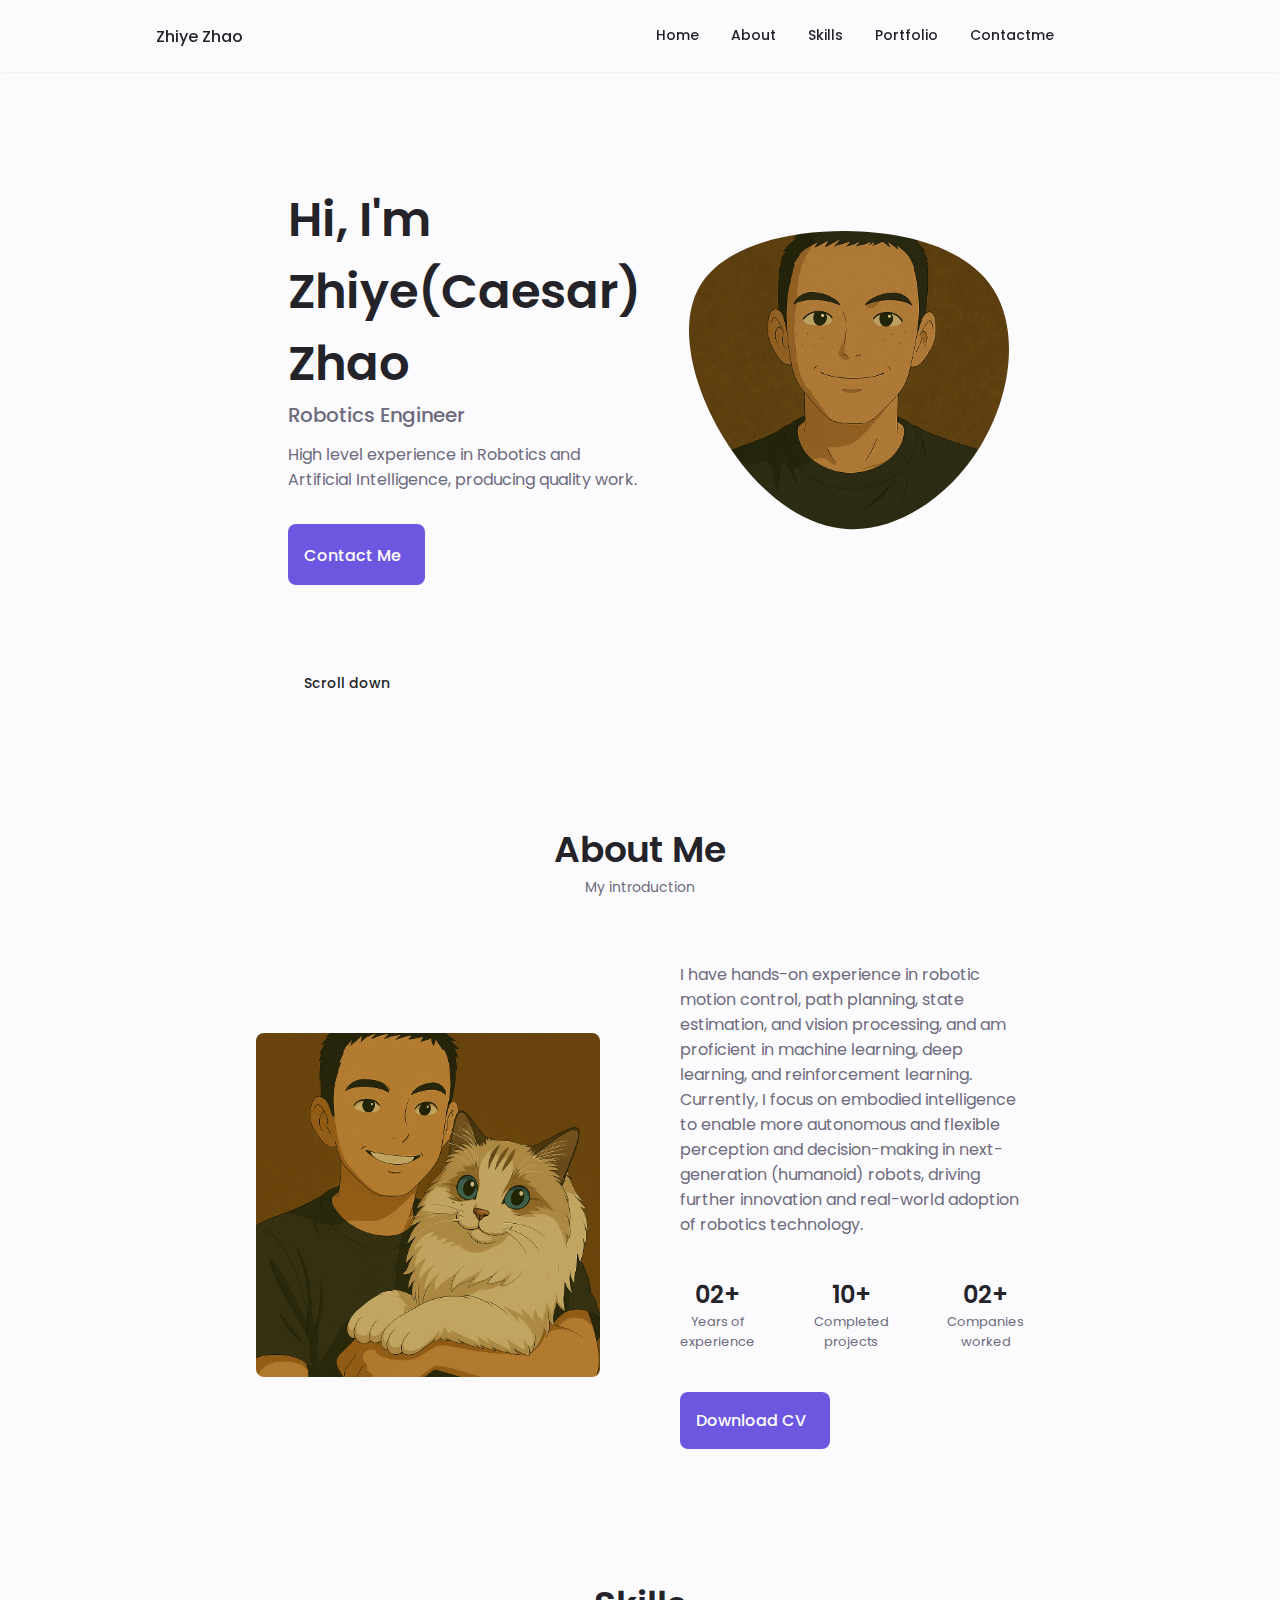
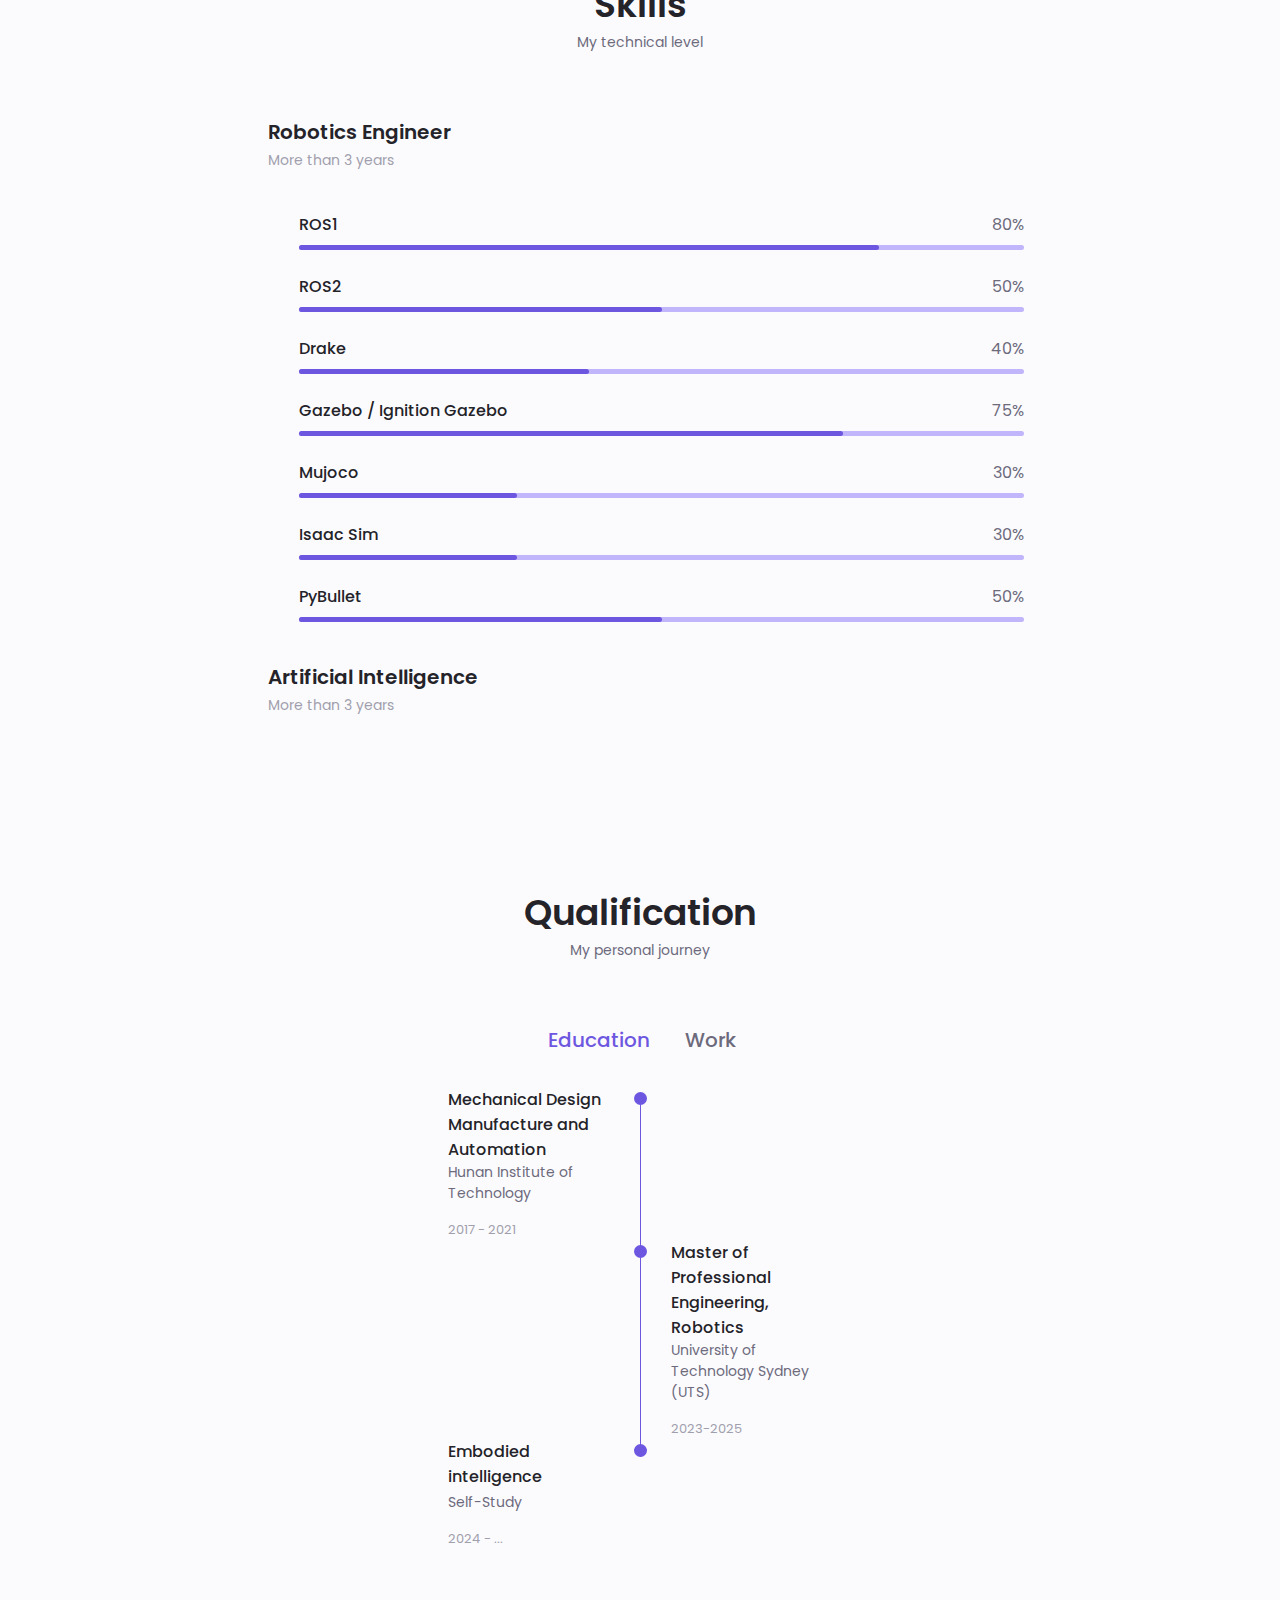
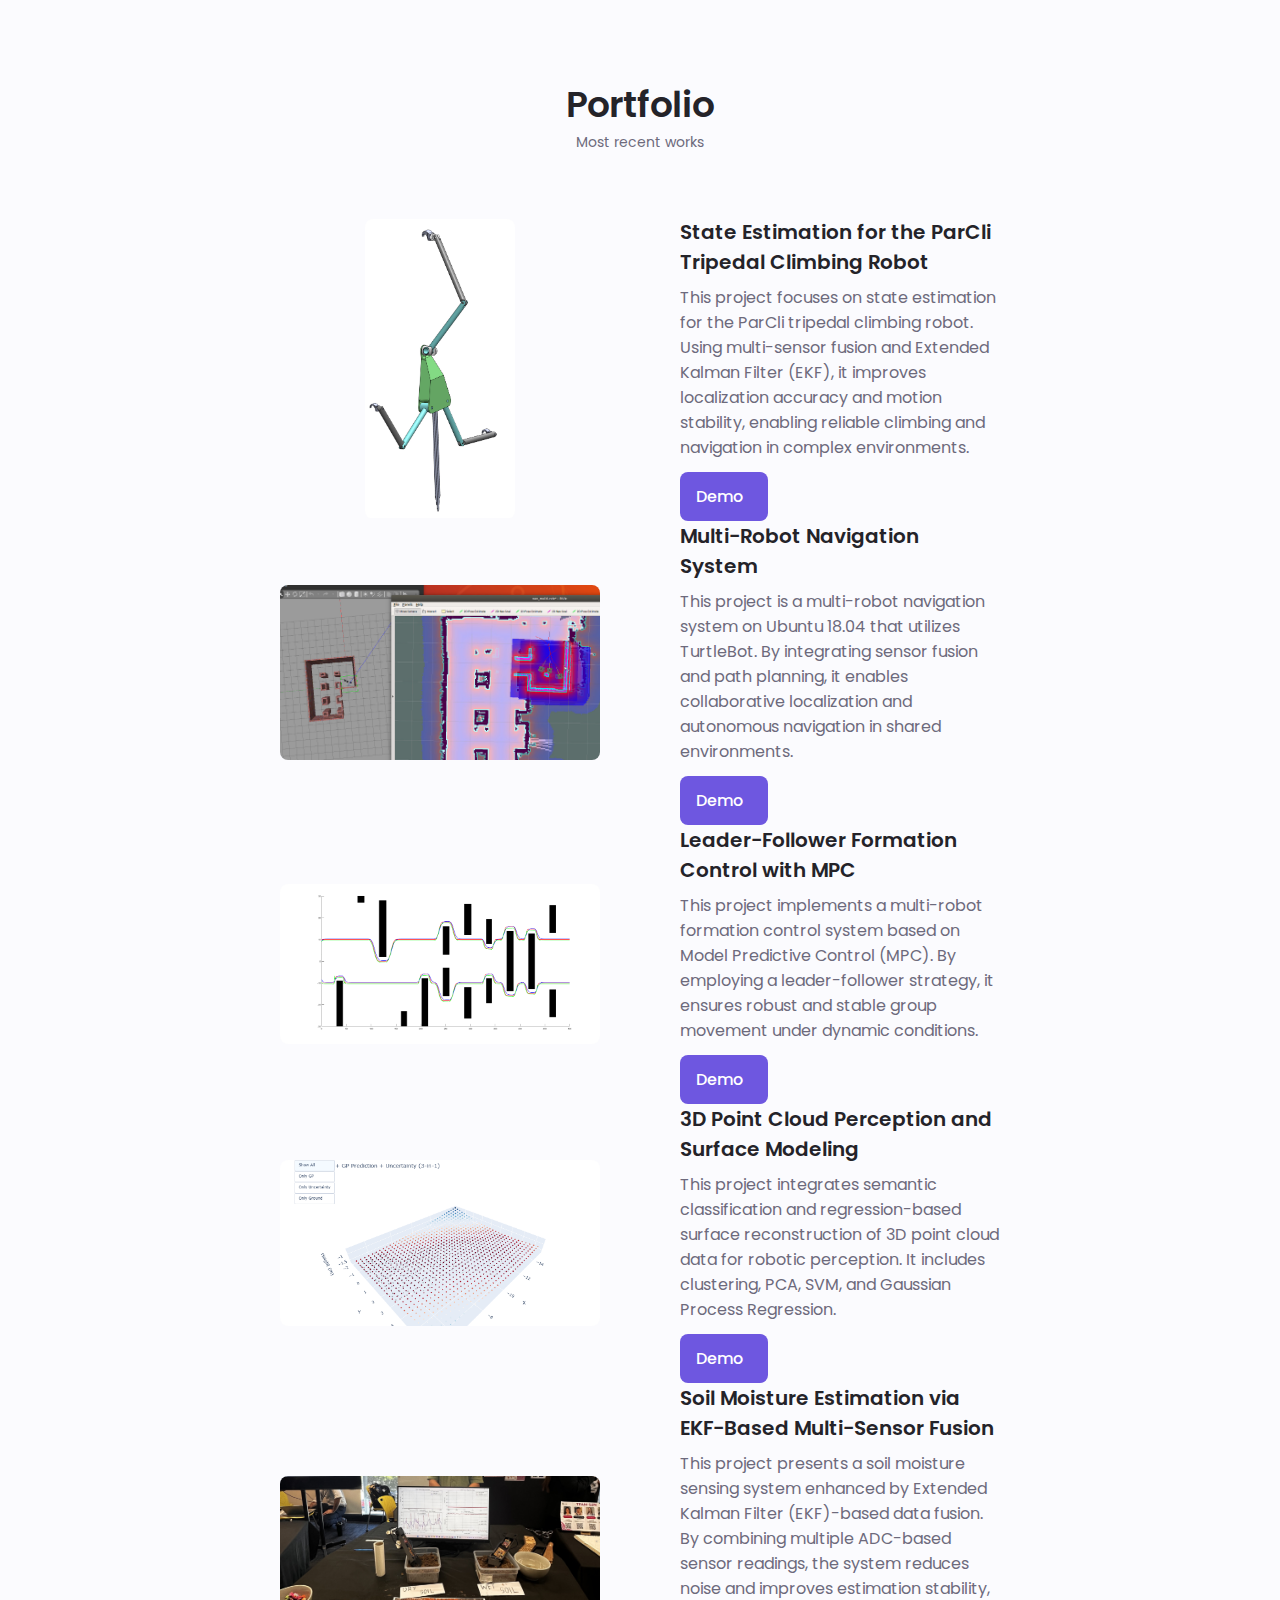
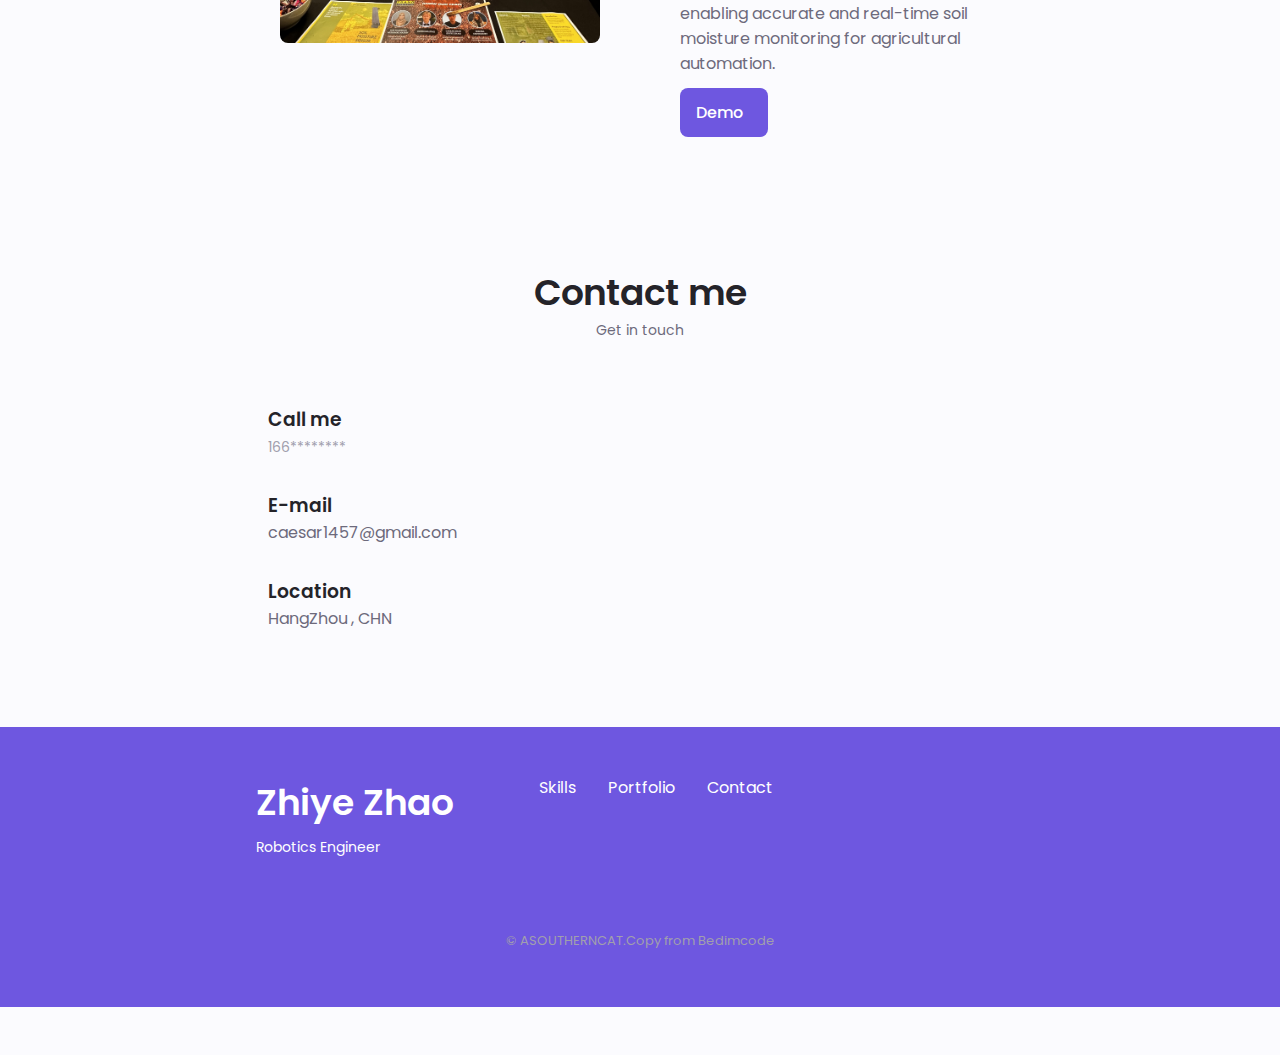
==== commit f74709bf: "0.6.0T" ====
--- a/index.html
+++ b/index.html
@@ -163,9 +163,9 @@
                   />
                   <image
                     class="home__blob-img"
-                    x="0"
-                    y="-30"
-                    xlink:href="assets/img/cat.png"
+                    x="-5"
+                    y="-10"
+                    xlink:href="assets/img/me.png"
                   />
                 </g>
               </svg>
@@ -207,7 +207,7 @@
           >My introduction</span
         >
         <div class="about__container container grid">
-          <img src="assets/img/about.png" alt="" class="about__img" />
+          <img src="assets/img/aboutme.png" alt="" class="about__img" />
 
           <div class="about__data">
             <p class="about__description" i18n="about__description">
@@ -715,6 +715,35 @@
 
             <!--==================== PORTFOLIO 4 ====================-->
 
+            <div class="portfolio__content grid swiper-slide">
+              <img
+                src="assets/img/modeling/Ground Truth + GP Prediction + Uncertainty (3-in-1).png"
+                alt="3D Point Cloud GPR Demo"
+                class="portfolio__img"
+              />
+            
+              <div class="portfolio_">
+                <h3 class="portfolio__title" i18n="portfolio6__title">
+                  3D Point Cloud Perception and Surface Modeling
+                </h3>
+                <p class="portfolio__description" i18n="portfolio6__description">
+                  This project integrates semantic classification and regression-based surface reconstruction 
+                  of 3D point cloud data for robotic perception. It includes clustering, PCA, SVM, and Gaussian Process Regression.
+                </p>
+                <a
+                  href="./projects/pointcloud-perception.html"
+                  target="_blank"
+                  class="button button--flex button--small portfolio__button"
+                >
+                  Demo
+                  <i class="uil uil-arrow-right button__icon"></i>
+                </a>
+              </div>
+            </div>
+            
+
+                        <!--==================== PORTFOLIO 6====================-->
+
             <!-- <div class="portfolio__content grid swiper-slide">
               <img
                 src="assets/img/portfolio3.jpg"
--- a/assets/css/styles.css
+++ b/assets/css/styles.css
@@ -1319,3 +1319,36 @@
   padding-left: 1.5em;       /* 给 ✓ 留位置 */
   line-height: 1.8;
 }
+
+
+.gallery-grid {
+  display: grid;
+  grid-template-columns: 1fr 1fr;
+  gap: 2rem;
+  margin-top: 1rem;
+}
+
+.gallery-item img {
+  width: 100%;
+  max-width: 480px;
+  height: auto;
+  aspect-ratio: 4 / 3;
+  object-fit: contain;
+  display: block;
+  margin: auto;
+  border-radius: 1rem;
+  box-shadow: 0 4px 16px rgba(0, 0, 0, 0.05);
+}
+
+.gallery-item p {
+  margin-top: 0.5rem;
+  font-size: 0.9rem;
+  text-align: center;
+  color: var(--subpage-text-color);
+}
+
+.gallery-item {
+  display: flex;
+  flex-direction: column;
+  align-items: center;
+}
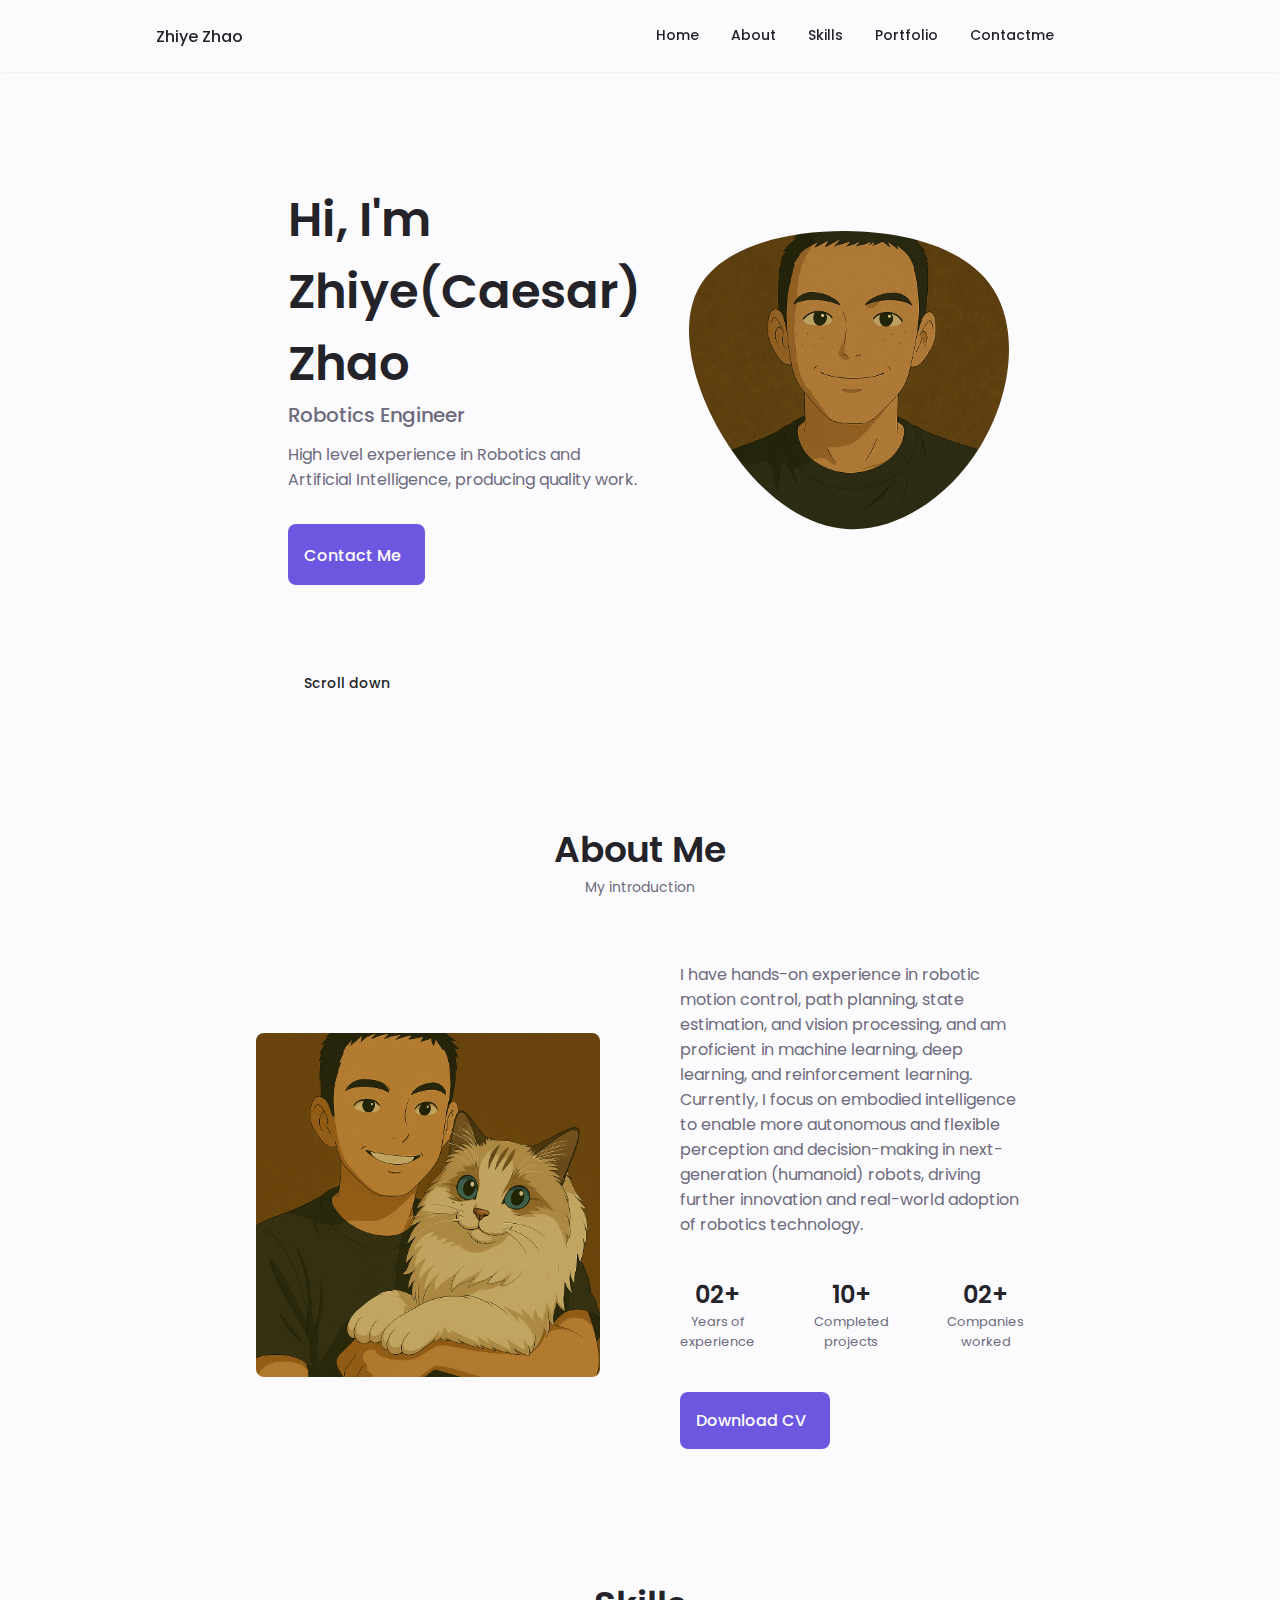
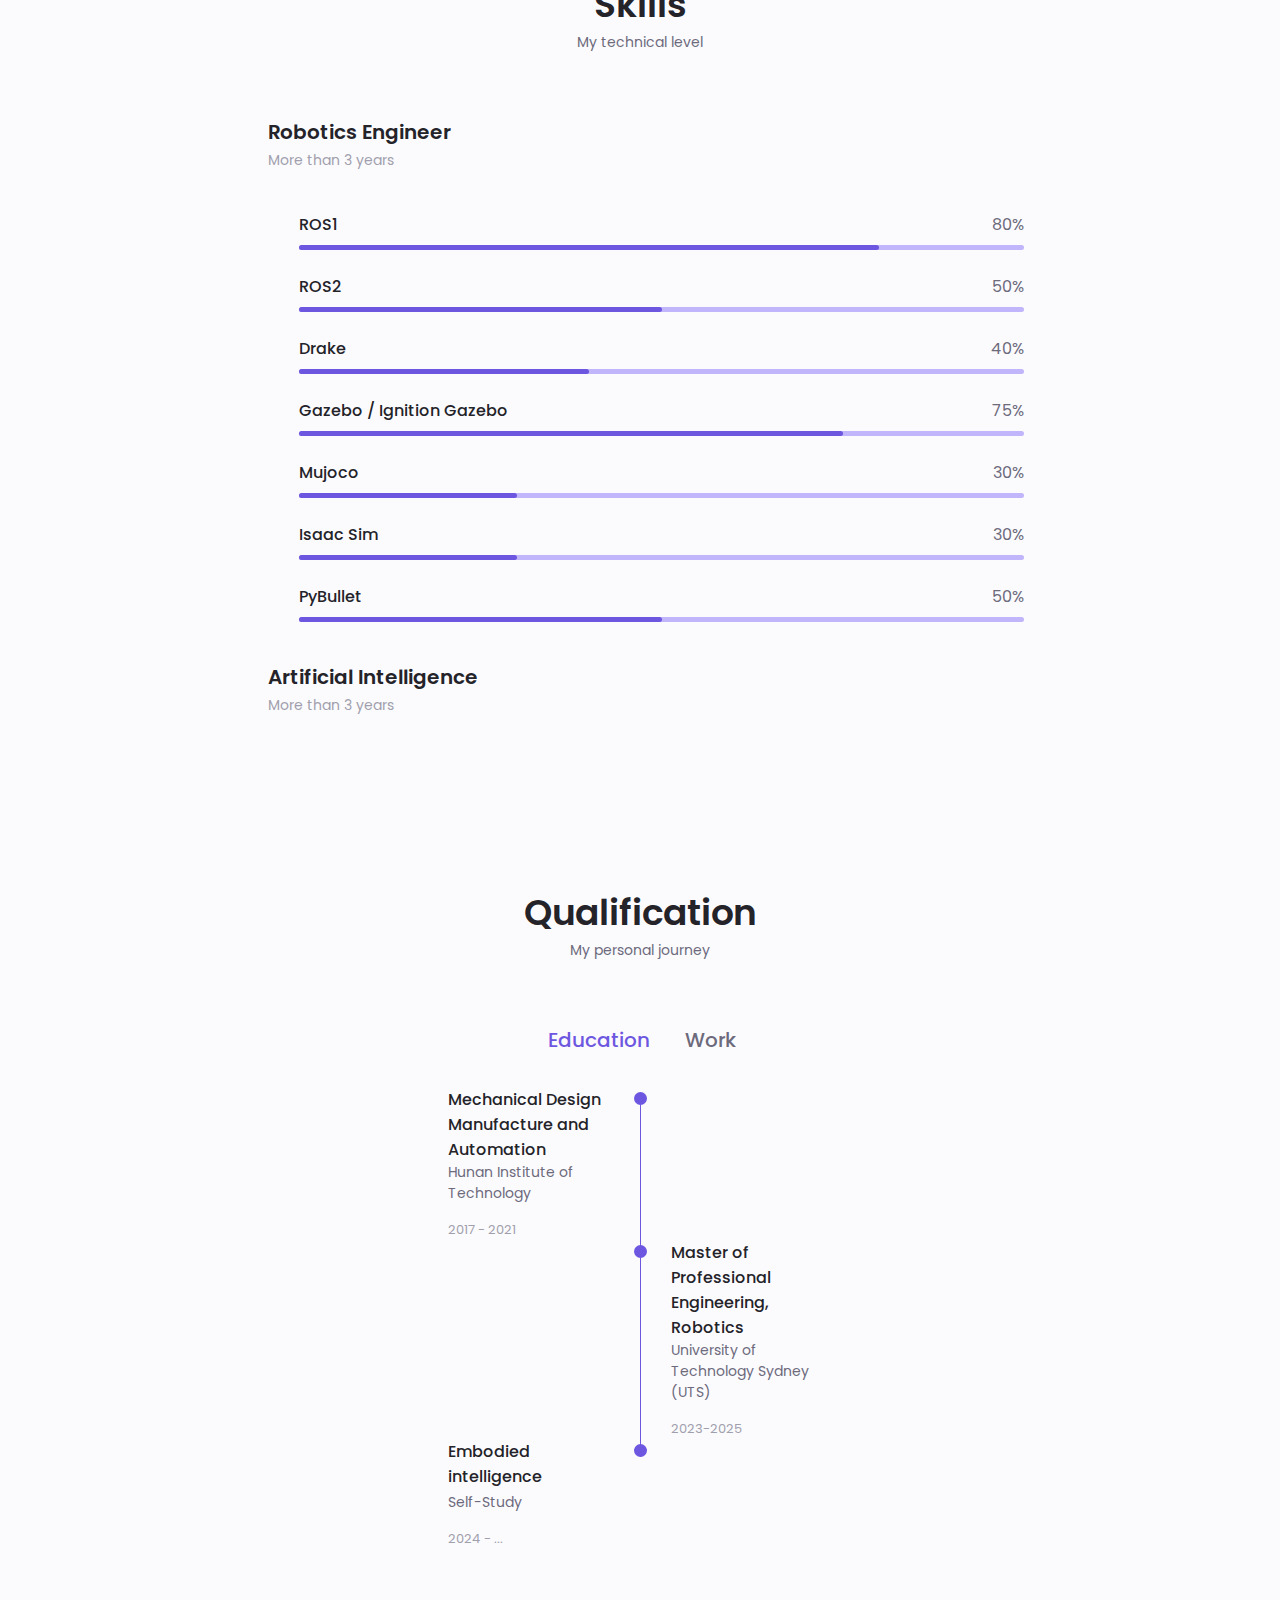
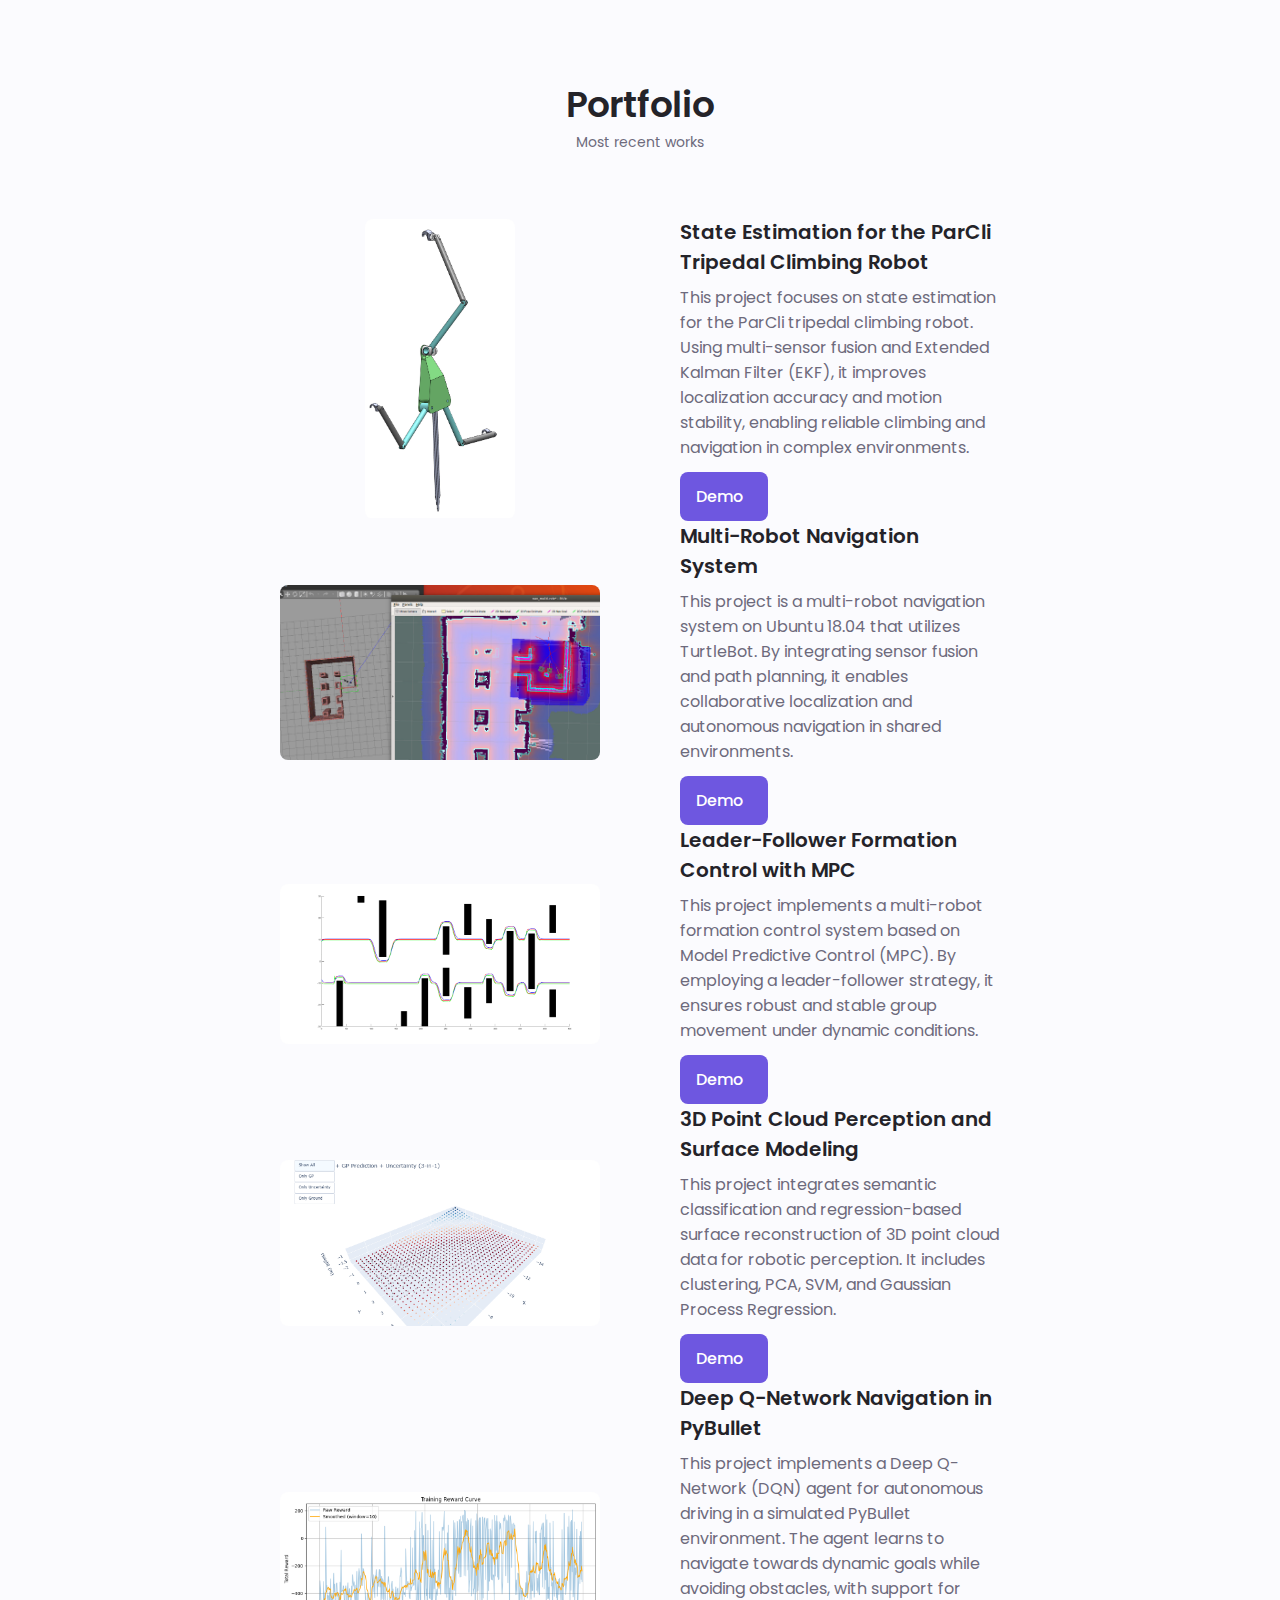
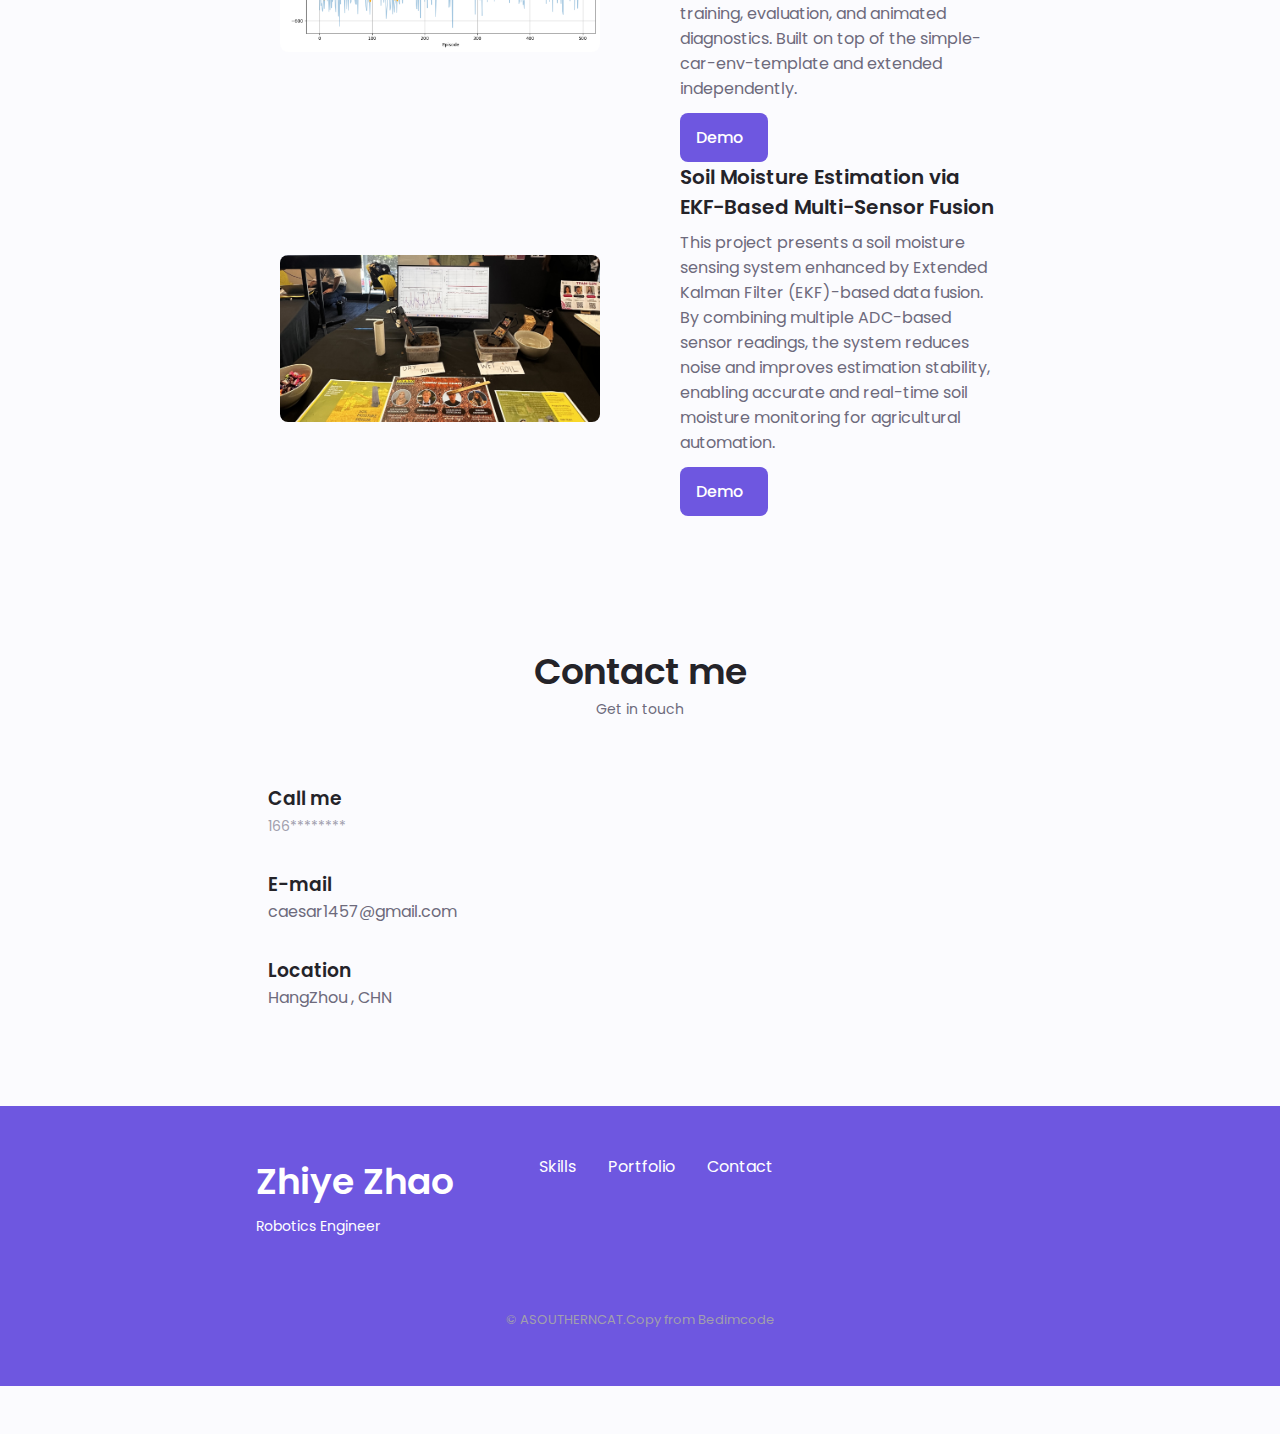
==== commit 72645bc2: "0.7.0T - Add DQN Navigation PyBullet project - Add epsilon distribution image - Add evaluation anima" ====
--- a/index.html
+++ b/index.html
@@ -723,10 +723,10 @@
               />
             
               <div class="portfolio_">
-                <h3 class="portfolio__title" i18n="portfolio6__title">
+                <h3 class="portfolio__title" i18n="pointcloud__title">
                   3D Point Cloud Perception and Surface Modeling
                 </h3>
-                <p class="portfolio__description" i18n="portfolio6__description">
+                <p class="portfolio__description" i18n="pointcloud__description">
                   This project integrates semantic classification and regression-based surface reconstruction 
                   of 3D point cloud data for robotic perception. It includes clustering, PCA, SVM, and Gaussian Process Regression.
                 </p>
@@ -742,29 +742,26 @@
             </div>
             
 
-                        <!--==================== PORTFOLIO 6====================-->
-
-            <!-- <div class="portfolio__content grid swiper-slide">
+                        <!--==================== PORTFOLIO 4====================-->
+
+            <div class="portfolio__content grid swiper-slide">
               <img
-                src="assets/img/portfolio3.jpg"
-                alt=""
+                src="assets/img/training_curve.png"
+                alt="DQN Training Curve"
                 class="portfolio__img"
               />
-
+            
               <div class="portfolio_">
-                <h3 class="portfolio__title" i18n="portfolio4__title">
-                  Reinforcement Learning Environment for Autonomous Driving Simulation
+                <h3 class="portfolio__title" i18n="portfolio6__title">
+                  Deep Q-Network Navigation in PyBullet
                 </h3>
-                <p
-                  class="portfolio__description"
-                  i18n="portfolio4__description"
-                >
-                This project provides a simulation environment for autonomous driving research using 
-                reinforcement learning. It enables testing and training of decision-making algorithms 
-                in a controlled environment, facilitating the development of intelligent driving policies.
+                <p class="portfolio__description" i18n="portfolio6__description">
+                  This project implements a Deep Q-Network (DQN) agent for autonomous driving in a simulated PyBullet environment. 
+                  The agent learns to navigate towards dynamic goals while avoiding obstacles, with support for training, evaluation, 
+                  and animated diagnostics. Built on top of the simple-car-env-template and extended independently.
                 </p>
                 <a
-                  href="./projects/autonomous-driving-rl.html"
+                  href="./projects/dqn-navigation-pybullet.html"
                   target="_blank"
                   class="button button--flex button--small portfolio__button"
                 >
@@ -772,7 +769,7 @@
                   <i class="uil uil-arrow-right button__icon"></i>
                 </a>
               </div>
-            </div> -->
+            </div>
 
             <!--==================== PORTFOLIO 5 ====================-->
 
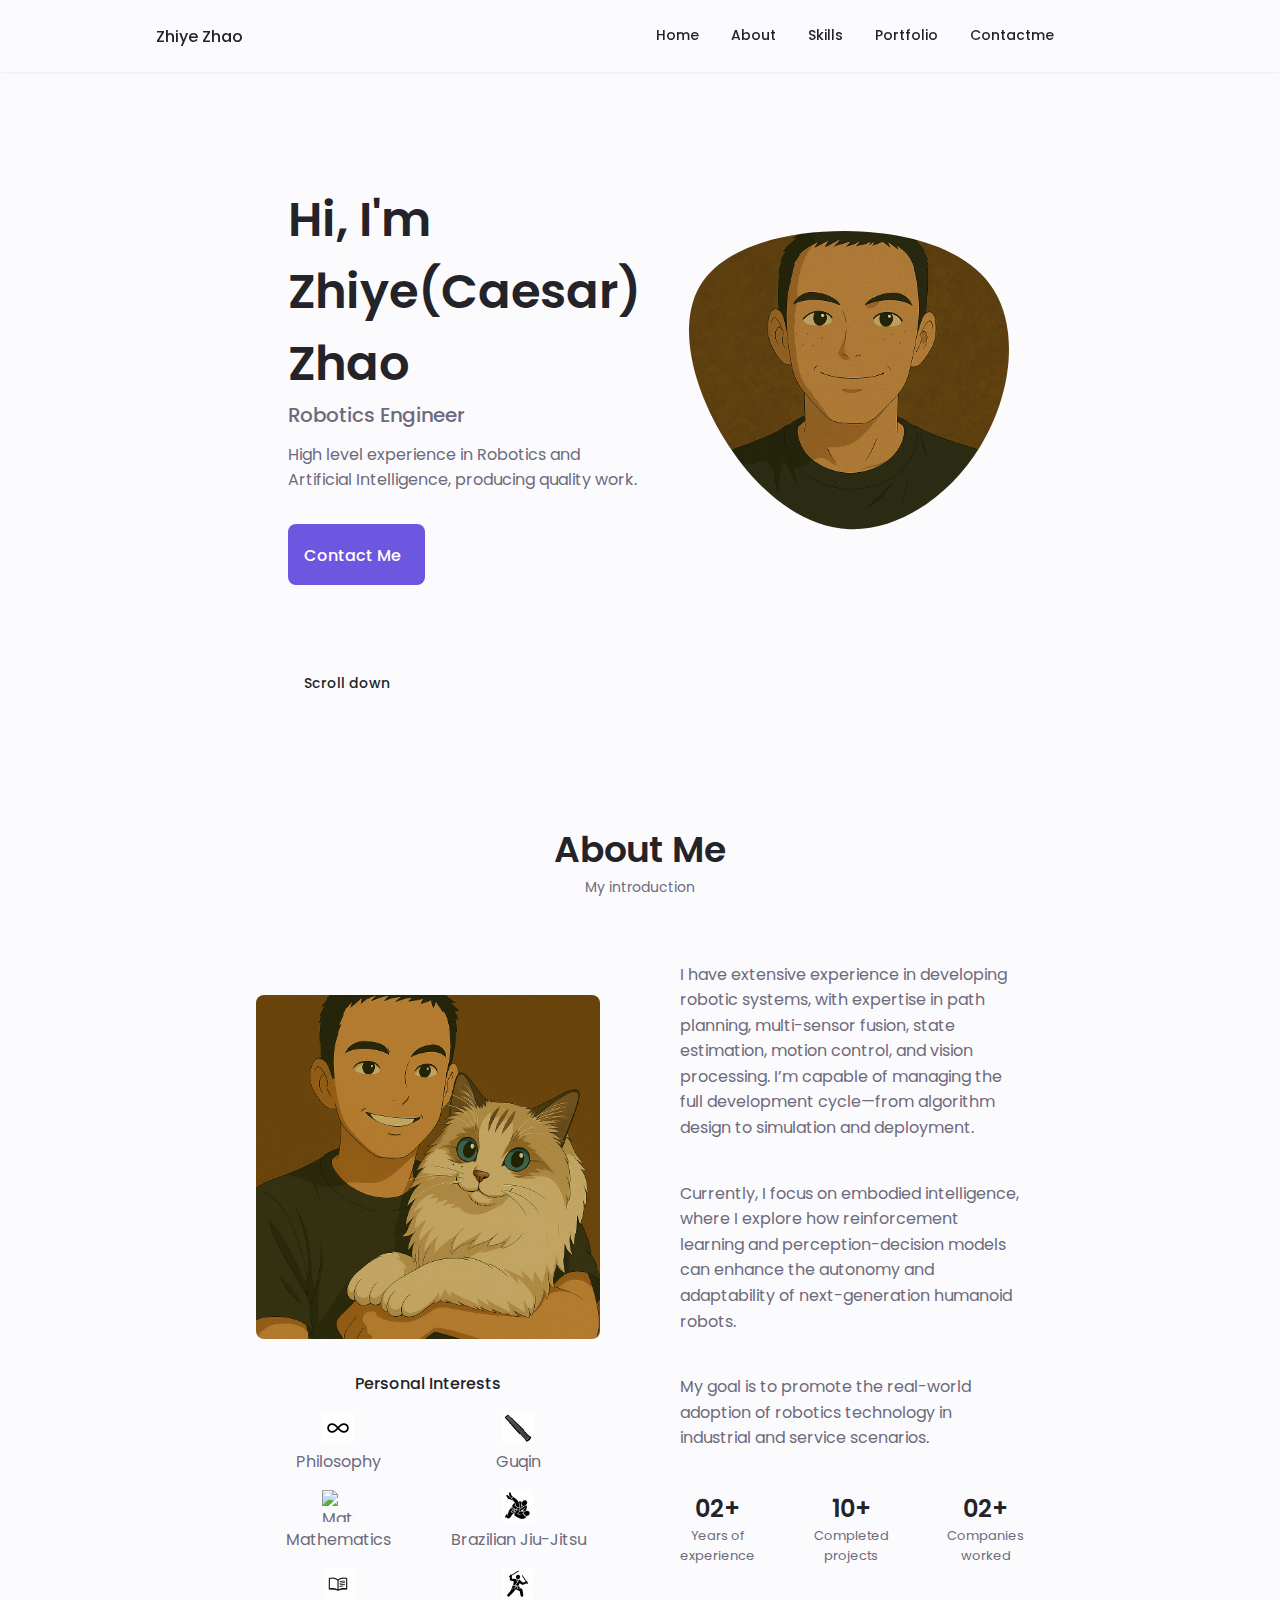
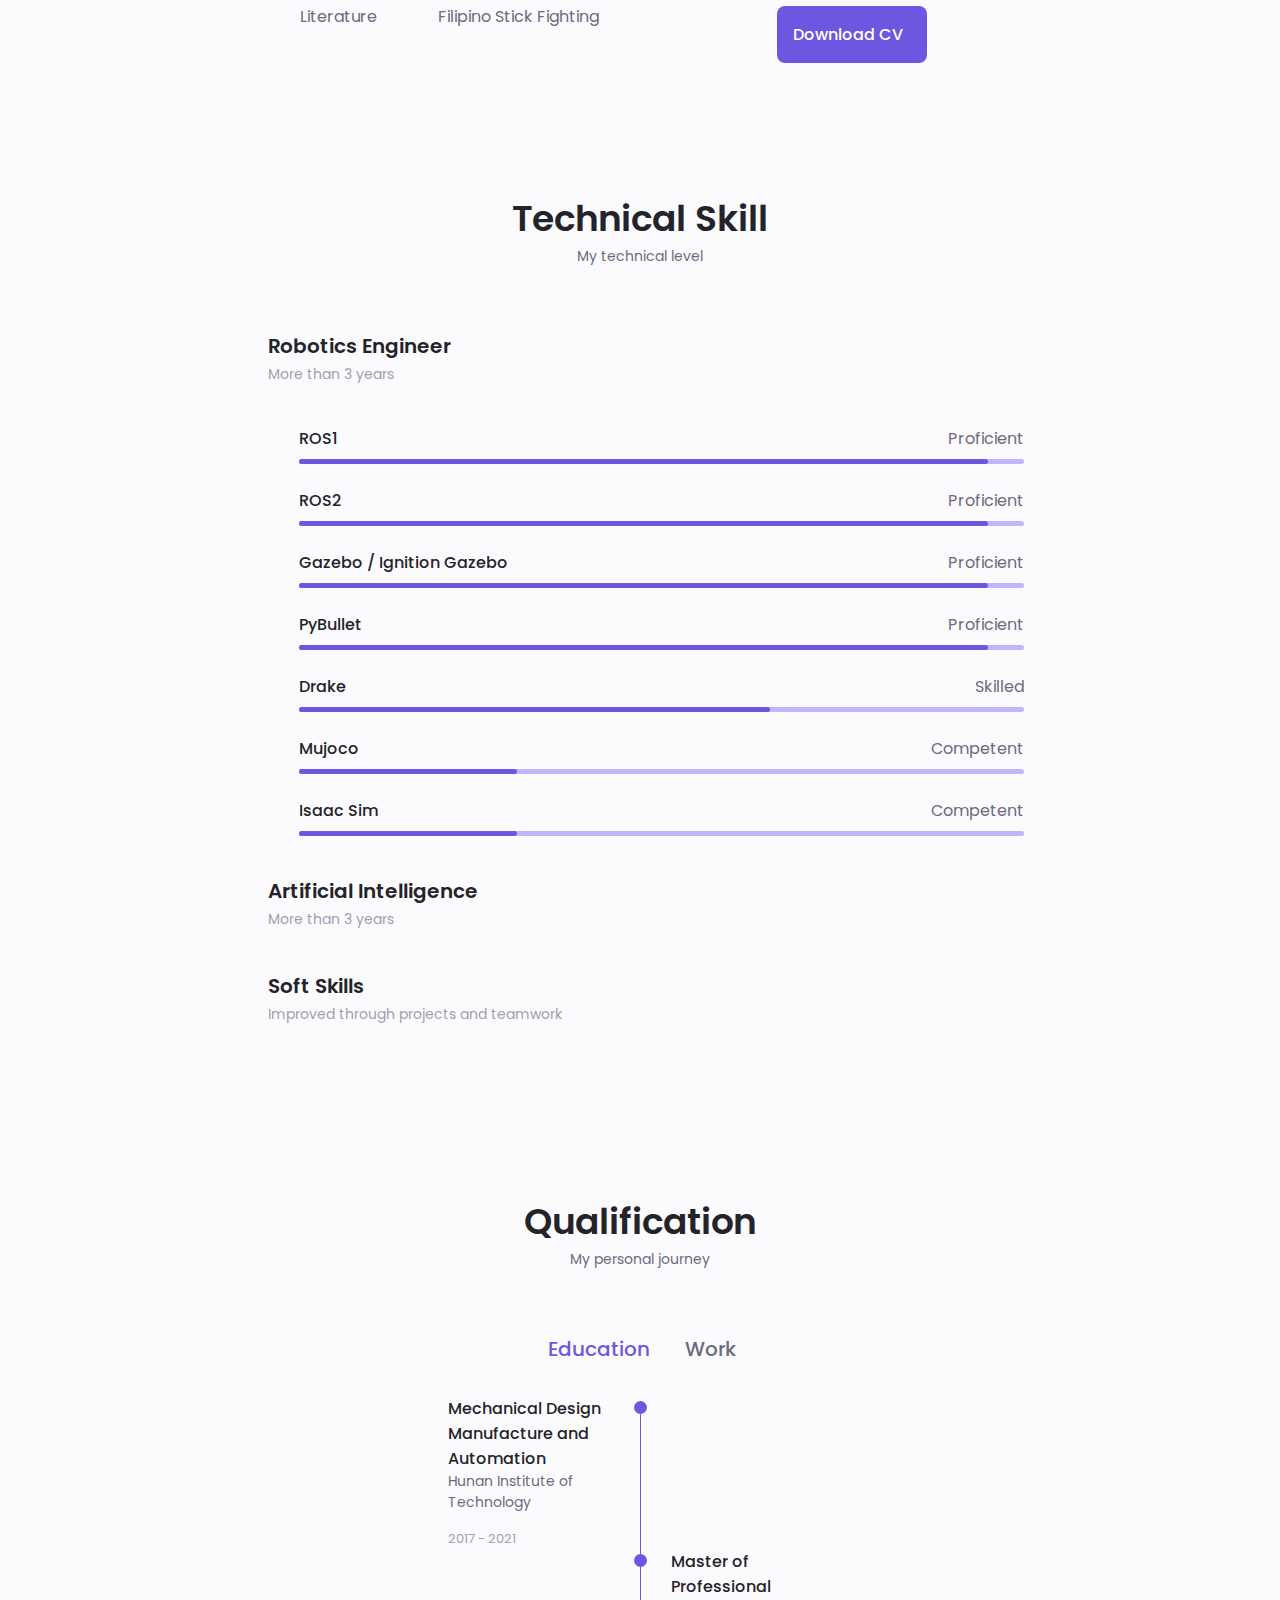
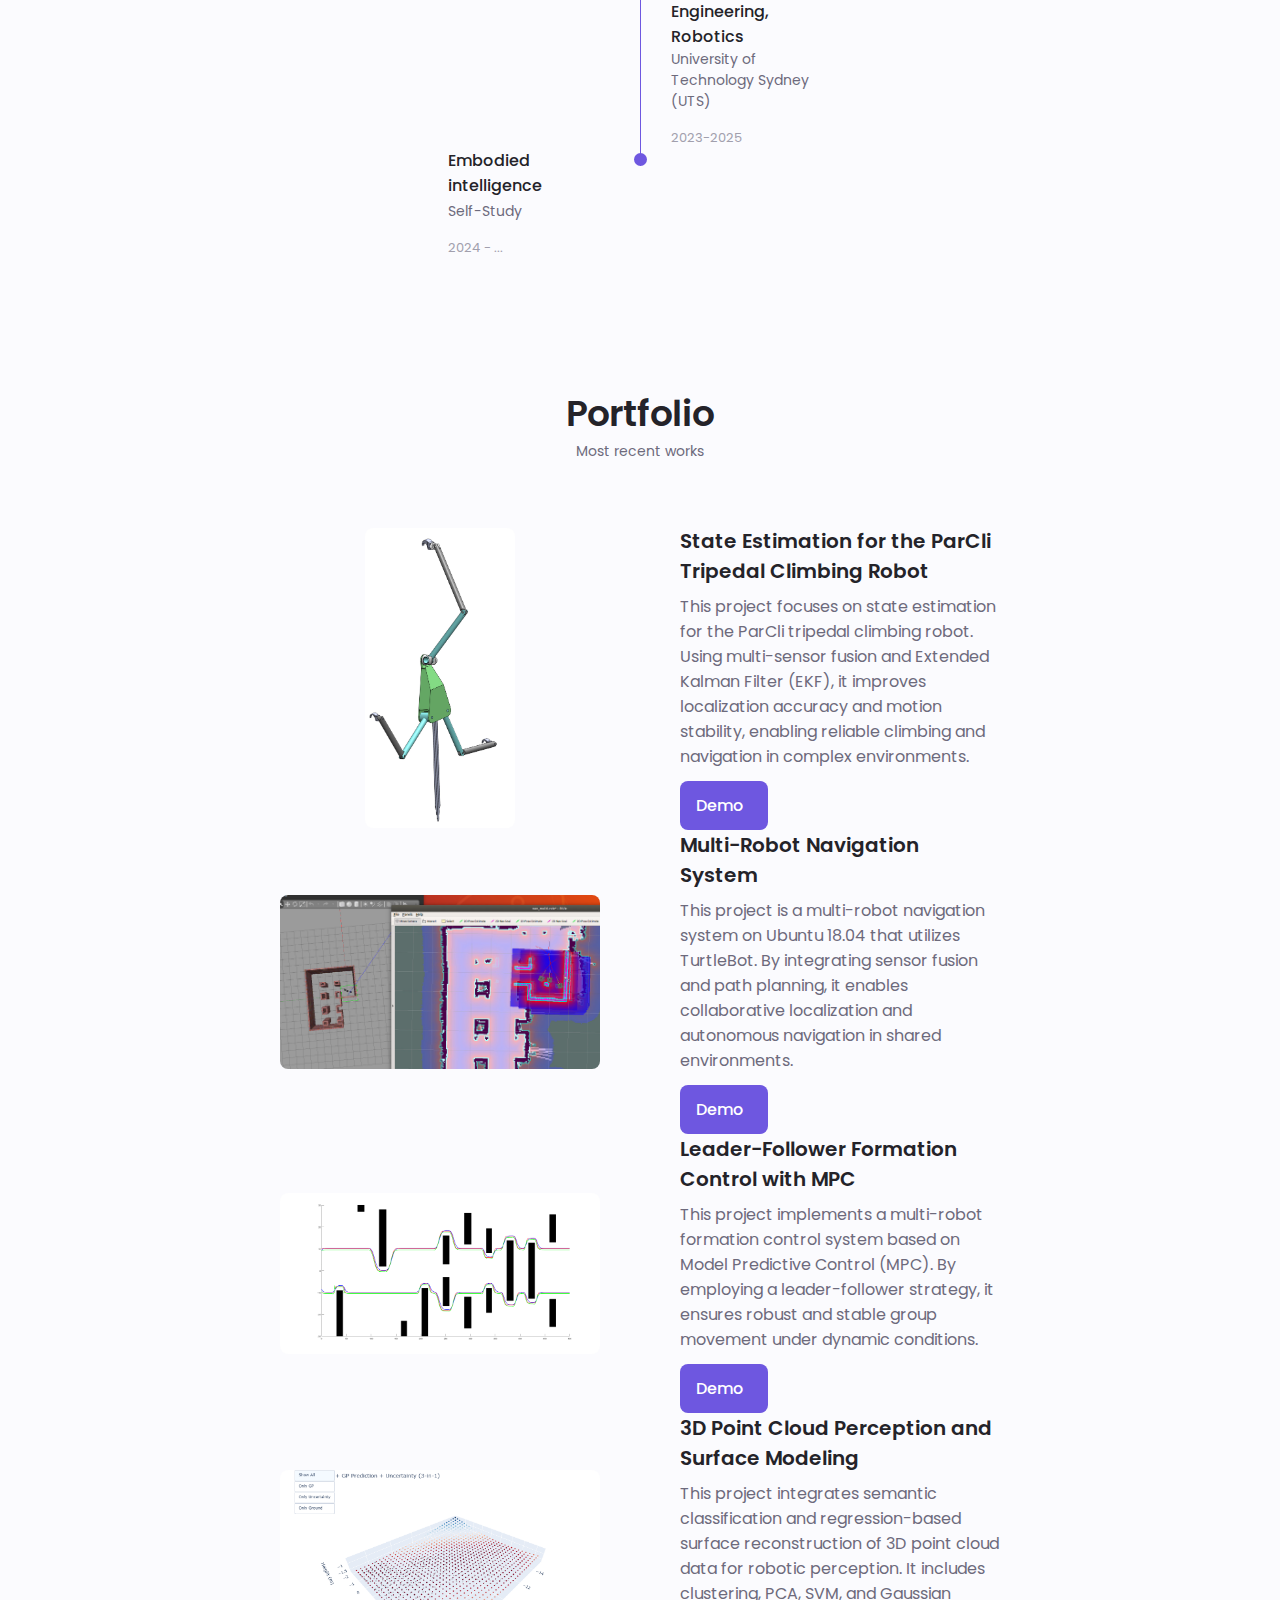
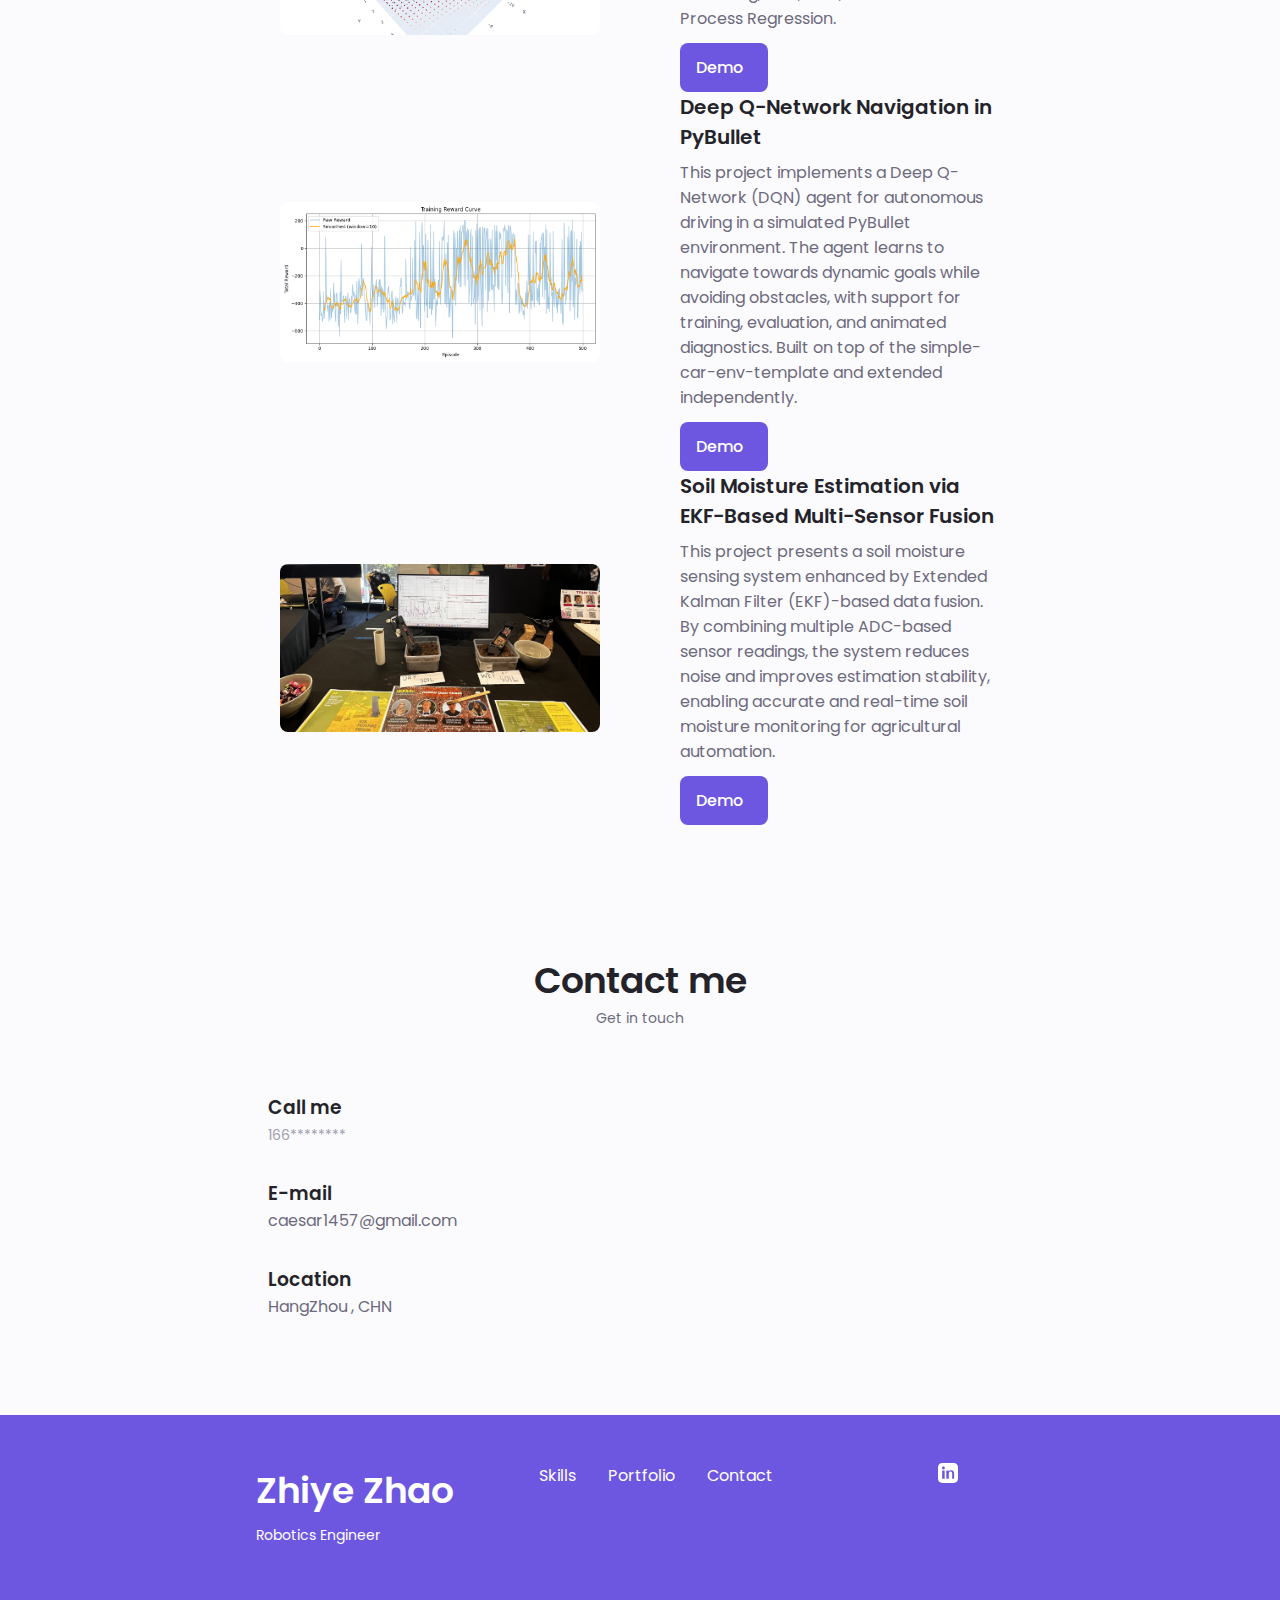
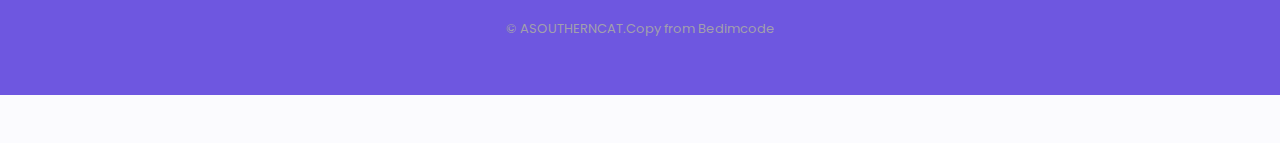
==== commit e1fe904c: "0.8.0T - add guqin, math, BJJ, Literature, PMA, Philosophy icons" ====
--- a/index.html
+++ b/index.html
@@ -91,12 +91,12 @@
           <div class="home__content grid">
             <div class="home__social">
               <a
-                href="https://gitee.com/asoutherncat/"
+                href="https://www.linkedin.com/in/zhiye-zhao/"
                 target="_blank"
                 class="home__social-icon"
               >
-                <!-- <i class="uil uil-linkedin-alt"></i> -->
-                <svg
+                <i class="uil uil-linkedin-alt"></i>
+                <!-- <svg
                   t="1674798484640"
                   viewBox="0 0 1024 1024"
                   version="1.1"
@@ -108,10 +108,10 @@
                     fill="hsl(250deg 69% 61%)"
                     p-id="2758"
                   ></path>
-                </svg>
+                </svg> -->
               </a>
               <a
-                href="http://github.com"
+                href="https://github.com/caesar1457"
                 target="_blank"
                 class="home__social-icon"
               >
@@ -123,7 +123,7 @@
                 class="home__social-icon"
               >
                 <!-- <i class="uil uil-dribbble"></i> -->
-                <svg
+                <!-- <svg
                   t="1674801734735"
                   viewBox="0 0 1024 1024"
                   version="1.1"
@@ -135,7 +135,7 @@
                     fill="hsl(250deg 69% 61%)"
                     p-id="4125"
                   ></path>
-                </svg>
+                </svg> -->
               </a>
             </div>
 
@@ -203,65 +203,103 @@
       <!--==================== ABOUT ====================-->
       <section class="about section" id="about">
         <h2 class="section__title" i18n="about__title">About Me</h2>
-        <span class="section__subtitle" i18n="about__subtitle"
-          >My introduction</span
-        >
+        <span class="section__subtitle" i18n="about__subtitle">My introduction</span>
+
         <div class="about__container container grid">
-          <img src="assets/img/aboutme.png" alt="" class="about__img" />
-
+          
+          <!-- 左侧图片 + 兴趣 -->
+          <div class="about__left">
+            <img src="assets/img/aboutme.png" alt="" class="about__img" />
+
+            <!-- 🎯 Personal Hobbies -->
+            <div class="about__hobbies">
+              <h3 class="about__hobby-title" i18n="about__hobby_title">Personal Interests</h3>
+              <div class="about__hobby-grid">
+
+                <div class="hobby__item">
+                  <img src="assets/img/icons/Philosophy.png" alt="Philosophy" class="hobby__icon" />
+                  <span i18n="hobbies__philosophy">Philosophy</span>
+                </div>
+
+                <div class="hobby__item">
+                  <img src="assets/img/icons/guqin.png" alt="Mathematics" class="hobby__icon" />
+                  <span i18n="hobbies__guqin">Guqin</span>
+                </div>
+
+                <div class="hobby__item">
+                  <img src="assets/img/icons/Math.png" alt="Mathematics" class="hobby__icon" />
+                  <span i18n="hobbies__math">Mathematics</span>
+                </div>
+
+                <div class="hobby__item">
+                  <img src="assets/img/icons/BJJ.png" alt="Brazilian Jiu-Jitsu" class="hobby__icon" />
+                  <span i18n="hobbies__bjj">Brazilian Jiu-Jitsu</span>
+                </div>
+
+                <div class="hobby__item">
+                  <img src="assets/img/icons/Literature.png" alt="Filipino Stick Fighting" class="hobby__icon" />
+                  <span i18n="hobbies__reading">Literature</span>
+                </div>
+
+                <div class="hobby__item">
+                  <img src="assets/img/icons/PMA.png" alt="Filipino Stick Fighting" class="hobby__icon" />
+                  <span i18n="hobbies__stick">Filipino Stick Fighting</span>
+                </div>
+              </div>
+            </div>
+
+          </div>
+
+
+          <!-- 右侧介绍内容 -->
           <div class="about__data">
             <p class="about__description" i18n="about__description">
-              I have hands-on experience in robotic motion control, path planning, 
-              state estimation, and vision processing, and am proficient in machine learning, 
-              deep learning, and reinforcement learning. Currently, I focus on embodied 
-              intelligence to enable more autonomous and flexible perception and decision-making 
-              in next-generation (humanoid) robots, driving further innovation and real-world 
-              adoption of robotics technology.
-            </p>
+              I have extensive experience in developing robotic systems, with expertise in path planning, multi-sensor fusion, state estimation, motion control, and vision processing. I’m capable of managing the full development cycle—from algorithm design to simulation and deployment.
+              </p>
+              
+              <p class="about__description" i18n="about__description2">
+              Currently, I focus on embodied intelligence, where I explore how reinforcement learning and perception-decision models can enhance the autonomy and adaptability of next-generation humanoid robots.
+              </p>
+              
+              <p class="about__description" i18n="about__description3">
+              My goal is to promote the real-world adoption of robotics technology in industrial and service scenarios.
+              </p>
 
             <div class="about__info">
               <div>
                 <span class="about__info-title">02+</span>
-                <span class="about__info-name" i18n="about__info-name1"
-                  >Years of <br />
-                  experience</span
-                >
-              </div>
-
+                <span class="about__info-name" i18n="about__info-name1">
+                  Years of <br />experience
+                </span>
+              </div>
               <div>
                 <span class="about__info-title">10+</span>
-                <span class="about__info-name" i18n="about__info-name2"
-                  >Completed <br />
-                  projects</span
-                >
-              </div>
-
+                <span class="about__info-name" i18n="about__info-name2">
+                  Completed <br />projects
+                </span>
+              </div>
               <div>
                 <span class="about__info-title">02+</span>
-                <span class="about__info-name" i18n="about__info-name3"
-                  >Companies <br />
-                  worked</span
-                >
-              </div>
-            </div>
-
-            <div class="about__buttons">
-              <a
-                download=""
-                href="assets/pdf/Major_job.pdf"
-                class="button button--flex"
-              >
-                <span i18n="download">Download CV</span
-                ><i class="uil uil-download-alt button__icon"></i>
+                <span class="about__info-name" i18n="about__info-name3">
+                  Companies <br />worked
+                </span>
+              </div>
+            </div>
+
+            <div class="about_me_buttons">
+              <a download href="assets/pdf/Major_job.pdf" class="button button--flex">
+                <span i18n="download">Download CV</span>
+                <i class="uil uil-download-alt button__icon"></i>
               </a>
             </div>
           </div>
         </div>
       </section>
 
+
       <!--==================== SKILLS ====================-->
       <section class="skills section" id="skills">
-        <h2 class="section__title" i18n="skills__title">Skills</h2>
+        <h2 class="section__title" i18n="skills__title">Technical Skill</h2>
         <span class="section__subtitle" i18n="skills__subtitle"
           >My technical level</span
         >
@@ -274,7 +312,7 @@
                 <i class="uil uil-robot skills__icon"></i>
 
                 <div>
-                  <h1 class="skills__title" i18n="home__subtitle">
+                  <h1 class="skills__title" i18n="home1__subtitle">
                     Robotics Engineer
                   </h1>
                   <span class="skills__subtitle" i18n="skills__years"
@@ -286,76 +324,82 @@
               </div>
 
               <div class="skills__list grid">
+
+                <!-- Proficient -->
                 <div class="skills__data">
                   <div class="skills__titles">
                     <h3 class="skills__name">ROS1</h3>
-                    <span class="skills__number">80%</span>
-                  </div>
-                  <div class="skills__bar">
-                    <div class="skills__percentage skills__ros1"></div>
-                  </div>
-                </div>
-
+                    <span class="skills__number" i18n="softskills__level_proficient">Proficient</span>
+                  </div>
+                  <div class="skills__bar">
+                    <div class="skills__percentage skills__ros1" style="width: 95%;"></div>
+                  </div>
+                </div>
+              
                 <div class="skills__data">
                   <div class="skills__titles">
                     <h3 class="skills__name">ROS2</h3>
-                    <span class="skills__number">50%</span>
-                  </div>
-                  <div class="skills__bar">
-                    <div class="skills__percentage skills__ros2"></div>
-                  </div>
-                </div>
-
+                    <span class="skills__number" i18n="softskills__level_proficient">Proficient</span>
+                  </div>
+                  <div class="skills__bar">
+                    <div class="skills__percentage skills__ros2" style="width: 95%;"></div>
+                  </div>
+                </div>
+              
+                <div class="skills__data">
+                  <div class="skills__titles">
+                    <h3 class="skills__name">Gazebo / Ignition Gazebo</h3>
+                    <span class="skills__number" i18n="softskills__level_proficient">Proficient</span>
+                  </div>
+                  <div class="skills__bar">
+                    <div class="skills__percentage skills__gazebo" style="width: 95%;"></div>
+                  </div>
+                </div>
+              
+                <div class="skills__data">
+                  <div class="skills__titles">
+                    <h3 class="skills__name">PyBullet</h3>
+                    <span class="skills__number" i18n="softskills__level_proficient">Proficient</span>
+                  </div>
+                  <div class="skills__bar">
+                    <div class="skills__percentage skills__pybullet" style="width: 95%;"></div>
+                  </div>
+                </div>
+              
+                <!-- Skilled -->
                 <div class="skills__data">
                   <div class="skills__titles">
                     <h3 class="skills__name">Drake</h3>
-                    <span class="skills__number">40%</span>
-                  </div>
-                  <div class="skills__bar">
-                    <div class="skills__percentage skills__drake"></div>
-                  </div>
-                </div>
-
-                <div class="skills__data">
-                  <div class="skills__titles">
-                    <h3 class="skills__name">Gazebo / Ignition Gazebo</h3>
-                    <span class="skills__number">75%</span>
-                  </div>
-                  <div class="skills__bar">
-                    <div class="skills__percentage skills__gazebo"></div>
-                  </div>
-                </div>
-
+                    <span class="skills__number" i18n="softskills__level_skilled">Skilled</span>
+                  </div>
+                  <div class="skills__bar">
+                    <div class="skills__percentage skills__drake" style="width: 65%;"></div>
+                  </div>
+                </div>
+              
+                <!-- Competent -->
                 <div class="skills__data">
                   <div class="skills__titles">
                     <h3 class="skills__name">Mujoco</h3>
-                    <span class="skills__number">30%</span>
-                  </div>
-                  <div class="skills__bar">
-                    <div class="skills__percentage skills__mujoco"></div>
-                  </div>
-                </div>
-
+                    <span class="skills__number" i18n="softskills__level_competent">Competent</span>
+                  </div>
+                  <div class="skills__bar">
+                    <div class="skills__percentage skills__mujoco" style="width: 30%;"></div>
+                  </div>
+                </div>
+              
                 <div class="skills__data">
                   <div class="skills__titles">
                     <h3 class="skills__name">Isaac Sim</h3>
-                    <span class="skills__number">30%</span>
-                  </div>
-                  <div class="skills__bar">
-                    <div class="skills__percentage skills__isaacSim"></div>
-                  </div>
-                </div>
-
-                <div class="skills__data">
-                  <div class="skills__titles">
-                    <h3 class="skills__name">PyBullet</h3>
-                    <span class="skills__number">50%</span>
-                  </div>
-                  <div class="skills__bar">
-                    <div class="skills__percentage skills__pybullet"></div>
-                  </div>
-                </div>
-              </div>
+                    <span class="skills__number" i18n="softskills__level_competent">Competent</span>
+                  </div>
+                  <div class="skills__bar">
+                    <div class="skills__percentage skills__isaacSim" style="width: 30%;"></div>
+                  </div>
+                </div>
+              
+              </div>
+              
             </div>
             <!--==================== SKILLS 2 ====================-->
             <div class="skills__content skills__close">
@@ -375,84 +419,166 @@
               </div>
 
               <div class="skills__list grid">
-                <!-- PyTorch -->
+                <!-- Proficient -->
                 <div class="skills__data">
                   <div class="skills__titles">
                     <h3 class="skills__name">PyTorch</h3>
-                    <span class="skills__number">50%</span>
-                  </div>
-                  <div class="skills__bar">
-                    <div class="skills__percentage skills__pytorch"></div>
-                  </div>
-                </div>
+                    <span class="skills__number" i18n="softskills__level_proficient">Proficient</span>
+                  </div>
+                  <div class="skills__bar">
+                    <div class="skills__percentage skills__pytorch" style="width: 95%;"></div>
+                  </div>
+                </div>
+              
+                <div class="skills__data">
+                  <div class="skills__titles">
+                    <h3 class="skills__name">Machine Learning</h3>
+                    <span class="skills__number" i18n="softskills__level_proficient">Proficient</span>
+                  </div>
+                  <div class="skills__bar">
+                    <div class="skills__percentage skills__machineLearning" style="width: 95%;"></div>
+                  </div>
+                </div>
+              
+                <div class="skills__data">
+                  <div class="skills__titles">
+                    <h3 class="skills__name">Deep Learning</h3>
+                    <span class="skills__number" i18n="softskills__level_proficient">Proficient</span>
+                  </div>
+                  <div class="skills__bar">
+                    <div class="skills__percentage skills__deepLearning" style="width: 95%;"></div>
+                  </div>
+                </div>
+              
+                <div class="skills__data">
+                  <div class="skills__titles">
+                    <h3 class="skills__name">Computer Vision</h3>
+                    <span class="skills__number" i18n="softskills__level_proficient">Proficient</span>
+                  </div>
+                  <div class="skills__bar">
+                    <div class="skills__percentage skills__computerVision" style="width: 95%;"></div>
+                  </div>
+                </div>
+              
+                <!-- Skilled -->
+                <div class="skills__data">
+                  <div class="skills__titles">
+                    <h3 class="skills__name">Reinforcement Learning</h3>
+                    <span class="skills__number" i18n="softskills__level_skilled">Skilled</span>
+                  </div>
+                  <div class="skills__bar">
+                    <div class="skills__percentage skills__reinforcementLearning" style="width: 65%;"></div>
+                  </div>
+                </div>
+              
+                <!-- Competent -->
+                <div class="skills__data">
+                  <div class="skills__titles">
+                    <h3 class="skills__name">Imitation Learning</h3>
+                    <span class="skills__number" i18n="softskills__level_competent">Competent</span>
+                  </div>
+                  <div class="skills__bar">
+                    <div class="skills__percentage skills__imitationLearning" style="width: 30%;"></div>
+                  </div>
+                </div>
+              
+                <div class="skills__data">
+                  <div class="skills__titles">
+                    <h3 class="skills__name">Skill Learning (ACT)</h3>
+                    <span class="skills__number" i18n="softskills__level_competent">Competent</span>
+                  </div>
+                  <div class="skills__bar">
+                    <div class="skills__percentage skills__skillLearning" style="width: 30%;"></div>
+                  </div>
+                </div>
+              </div>
+              
+                        
+            </div>
+            <!--==================== SKILLS 3 ====================-->
+            <div class="skills__content skills__close">
+              <div class="skills__header">
+                <i class="uil uil-comment-alt-lines skills__icon"></i>
+                <div>
+                  <h1 class="skills__title" i18n="skills__title3">Soft Skills</h1>
+                  <span class="skills__subtitle" i18n="skills__years3">Improved through projects and teamwork</span>
+                </div>
+                <i class="uil uil-angle-down skills__arrow"></i>
+              </div>
+
+              <div class="skills__list grid">
+                <!-- Skill 1: Sustainable Engineering Thinking -->
+                <div class="skills__data">
+                  <div class="skills__titles">
+                    <div class="skills__name-with-link">
+                      <h3 class="skills__name" i18n="softskills__sustainability">Sustainable Engineering Thinking</h3>
+                      <a href="assets/pdf/Principles of Sustainability to Create.pdf"
+                         target="_blank" class="view-report-link">
+                        <i class="uil uil-eye"></i>
+                        <span class="skills__view-report" i18n="softskills__view_report">View Report</span>
+                      </a>
+                    </div>
+                    <span class="skills__level" i18n="softskills__level_proficient">Proficient</span>
+                  </div>                  
+                  <div class="skills__bar">
+                    <div class="skills__percentage" style="width: 95%"></div>
+                  </div>
+                </div>
+              
+                <!-- Skill 2: Intercultural Communication -->
+                <div class="skills__data">
+                  <div class="skills__titles">
+                    <div class="skills__name-with-link">
+                      <h3 class="skills__name" i18n="softskills__intercultural">Intercultural Communication</h3>
+                      <a href="assets/pdf/Professional Practice Within Intercultural and Global Contexts.pdf"
+                         target="_blank" class="view-report-link">
+                        <i class="uil uil-eye"></i>
+                        <span class="skills__view-report" i18n="softskills__view_report">View Report</span>
+                      </a>
+                    </div>
+                    <span class="skills__level" i18n="softskills__level_proficient">Proficient</span>
+                  </div>                  
+                  <div class="skills__bar">
+                    <div class="skills__percentage" style="width: 95%"></div>
+                  </div>
+                </div>
+              
+                <!-- Skill 3: Analytical Problem Solving -->
+                <div class="skills__data">
+                  <div class="skills__titles">
+                    <h3 class="skills__name" i18n="softskills__problem_solving">Analytical Problem Solving</h3>
+                    <span class="skills__level" i18n="softskills__level_proficient">Proficient</span>
+                  </div>
+                  <div class="skills__bar">
+                    <div class="skills__percentage" style="width: 95%"></div>
+                  </div>
+                </div>
+              
+                <!-- Skill 4: Project Leadership -->
+                <div class="skills__data">
+                  <div class="skills__titles">
+                    <h3 class="skills__name" i18n="softskills__leadership">Project Leadership</h3>
+                    <span class="skills__level" i18n="softskills__level_skilled">Skilled</span>
+                  </div>
+                  <div class="skills__bar">
+                    <div class="skills__percentage" style="width: 65%"></div>
+                  </div>
+                </div>
+              
+                <!-- Skill 5: Time Management -->
+                <div class="skills__data">
+                  <div class="skills__titles">
+                    <h3 class="skills__name" i18n="softskills__time">Time Management</h3>
+                    <span class="skills__level" i18n="softskills__level_skilled">Skilled</span>
+                  </div>
+                  <div class="skills__bar">
+                    <div class="skills__percentage" style="width: 65%"></div>
+                  </div>
+                </div>
+              </div>
+              
+
             
-                <!-- Machine Learning -->
-                <div class="skills__data">
-                  <div class="skills__titles">
-                    <h3 class="skills__name">Machine Learning</h3>
-                    <span class="skills__number">50%</span>
-                  </div>
-                  <div class="skills__bar">
-                    <div class="skills__percentage skills__machineLearning"></div>
-                  </div>
-                </div>
-            
-                <!-- Deep Learning -->
-                <div class="skills__data">
-                  <div class="skills__titles">
-                    <h3 class="skills__name">Deep Learning</h3>
-                    <span class="skills__number">60%</span>
-                  </div>
-                  <div class="skills__bar">
-                    <div class="skills__percentage skills__deepLearning"></div>
-                  </div>
-                </div>
-            
-                <!-- Reinforcement Learning -->
-                <div class="skills__data">
-                  <div class="skills__titles">
-                    <h3 class="skills__name">Reinforcement Learning</h3>
-                    <span class="skills__number">40%</span>
-                  </div>
-                  <div class="skills__bar">
-                    <div class="skills__percentage skills__reinforcementLearning"></div>
-                  </div>
-                </div>
-            
-                <!-- Computer Vision -->
-                <div class="skills__data">
-                  <div class="skills__titles">
-                    <h3 class="skills__name">Computer Vision</h3>
-                    <span class="skills__number">40%</span>
-                  </div>
-                  <div class="skills__bar">
-                    <div class="skills__percentage skills__computerVision"></div>
-                  </div>
-                </div>
-            
-                <!-- Imitation Learning -->
-                <div class="skills__data">
-                  <div class="skills__titles">
-                    <h3 class="skills__name">Imitation Learning</h3>
-                    <span class="skills__number">25%</span>
-                  </div>
-                  <div class="skills__bar">
-                    <div class="skills__percentage skills__imitationLearning"></div>
-                  </div>
-                </div>
-            
-                <!-- Skill Learning (ACT) -->
-                <div class="skills__data">
-                  <div class="skills__titles">
-                    <h3 class="skills__name">Skill Learning (ACT)</h3>
-                    <span class="skills__number">35%</span>
-                  </div>
-                  <div class="skills__bar">
-                    <div class="skills__percentage skills__skillLearning"></div>
-                  </div>
-                </div>
-              </div>
-            </div>
       </section>
 
       <!--==================== QUALIFICATION ====================-->
@@ -891,19 +1017,28 @@
           </ul>
 
           <div class="footer__socials">
-            <a href="https://gitee.com/asoutherncat/" target="_blank">
-              <svg class="icon footer__social" aria-hidden="true">
-                <use xlink:href="#icon-gitee"></use>
+            <a href="https://www.linkedin.com/in/zhiye-zhao" target="_blank" class="footer__social-icon" aria-label="LinkedIn"  style="margin-right: 1rem;">
+              <svg width="20" height="20" viewBox="0 0 24 24" fill="#ffffff" xmlns="http://www.w3.org/2000/svg">
+                <path d="M19 0h-14c-2.761 0-5 2.239-5 5v14c0 2.761 
+                2.239 5 5 5h14c2.761 0 5-2.239 
+                5-5v-14c0-2.761-2.239-5-5-5zm-11 
+                19h-3v-10h3v10zm-1.5-11.268c-.966 
+                0-1.75-.79-1.75-1.764s.784-1.764 
+                1.75-1.764 1.75.79 
+                1.75 1.764-.784 1.764-1.75 
+                1.764zm13.5 
+                11.268h-3v-5.604c0-1.337-.026-3.063-1.871-3.063-1.872 
+                0-2.159 1.462-2.159 
+                2.971v5.696h-3v-10h2.881v1.367h.041c.401-.758 
+                1.381-1.559 
+                2.841-1.559 3.04 0 3.603 2.001 3.603 
+                4.604v5.588z"/>
               </svg>
             </a>
-            <a href="http://github.com" target="_blank">
+
+            <a href="https://github.com/caesar1457" target="_blank">
               <svg class="icon footer__social" aria-hidden="true">
                 <use xlink:href="#icon-github"></use>
-              </svg>
-            </a>
-            <a href="https://t.bilibili.com/" target="_blank">
-              <svg class="icon footer__social" aria-hidden="true">
-                <use xlink:href="#icon-bilibili-line"></use>
               </svg>
             </a>
           </div>
--- a/assets/css/styles.css
+++ b/assets/css/styles.css
@@ -427,7 +427,10 @@
 }
 
 .about__description {
-  text-align: center;
+  max-width: 60ch;
+  line-height: 1.6;
+  text-align: justify;
+  margin-bottom: 1.5rem;
   margin-bottom: var(--mb-2-5);
 
 }
@@ -1352,3 +1355,87 @@
   flex-direction: column;
   align-items: center;
 }
+
+
+.about__container {
+
+  align-items: center; /* 🔥 让右侧内容上下居中 */
+
+}
+
+.about__left {
+  display: flex;
+  flex-direction: column;
+  align-items: center;
+}
+
+.about__right {
+  display: flex;
+  flex-direction: column;
+  align-items: center;
+}
+
+.about_me_buttons {
+  display: flex;
+  justify-content: center;
+  align-items: center;
+  gap: 1rem;
+  margin-top: 2rem;
+  width: 100%; /* 🟢 确保有足够宽度让内容居中 */
+}
+
+
+.about__hobbies {
+  margin-top: 2rem;
+  width: 100%;
+}
+
+.about__hobby-title {
+  font-size: 1rem;
+  font-weight: var(--font-medium);
+  margin-bottom: 1rem;
+  text-align: center;
+  color: var(--title-color);
+}
+
+.about__hobby-grid {
+  display: grid;
+  grid-template-columns: repeat(2, minmax(100px, 1fr));
+  gap: 1rem;
+  justify-items: center;
+}
+
+.hobby__item {
+  text-align: center;
+}
+
+.hobby__item i {
+  font-size: 1.5rem;
+  color: var(--first-color);
+  display: block;
+  margin-bottom: 0.3rem;
+}
+
+.hobby__icon {
+  width: 32px;
+  height: 32px;
+  margin-bottom: 0.3rem;
+  display: block;            /* 🔑 让图片在垂直方向上变成块级 */
+  margin-left: auto;         /* 🔑 水平居中 */
+  margin-right: auto;        /* 🔑 水平居中 */
+}
+
+
+.skills__name-with-link {
+  display: flex;
+  align-items: center;
+  gap: 0.5rem; /* 控制图标和文字之间的距离 */
+}
+
+.view-report-link {
+  font-size: 0.85rem;
+  color: var(--first-color);
+  display: inline-flex;
+  align-items: center;
+  text-decoration: none;
+}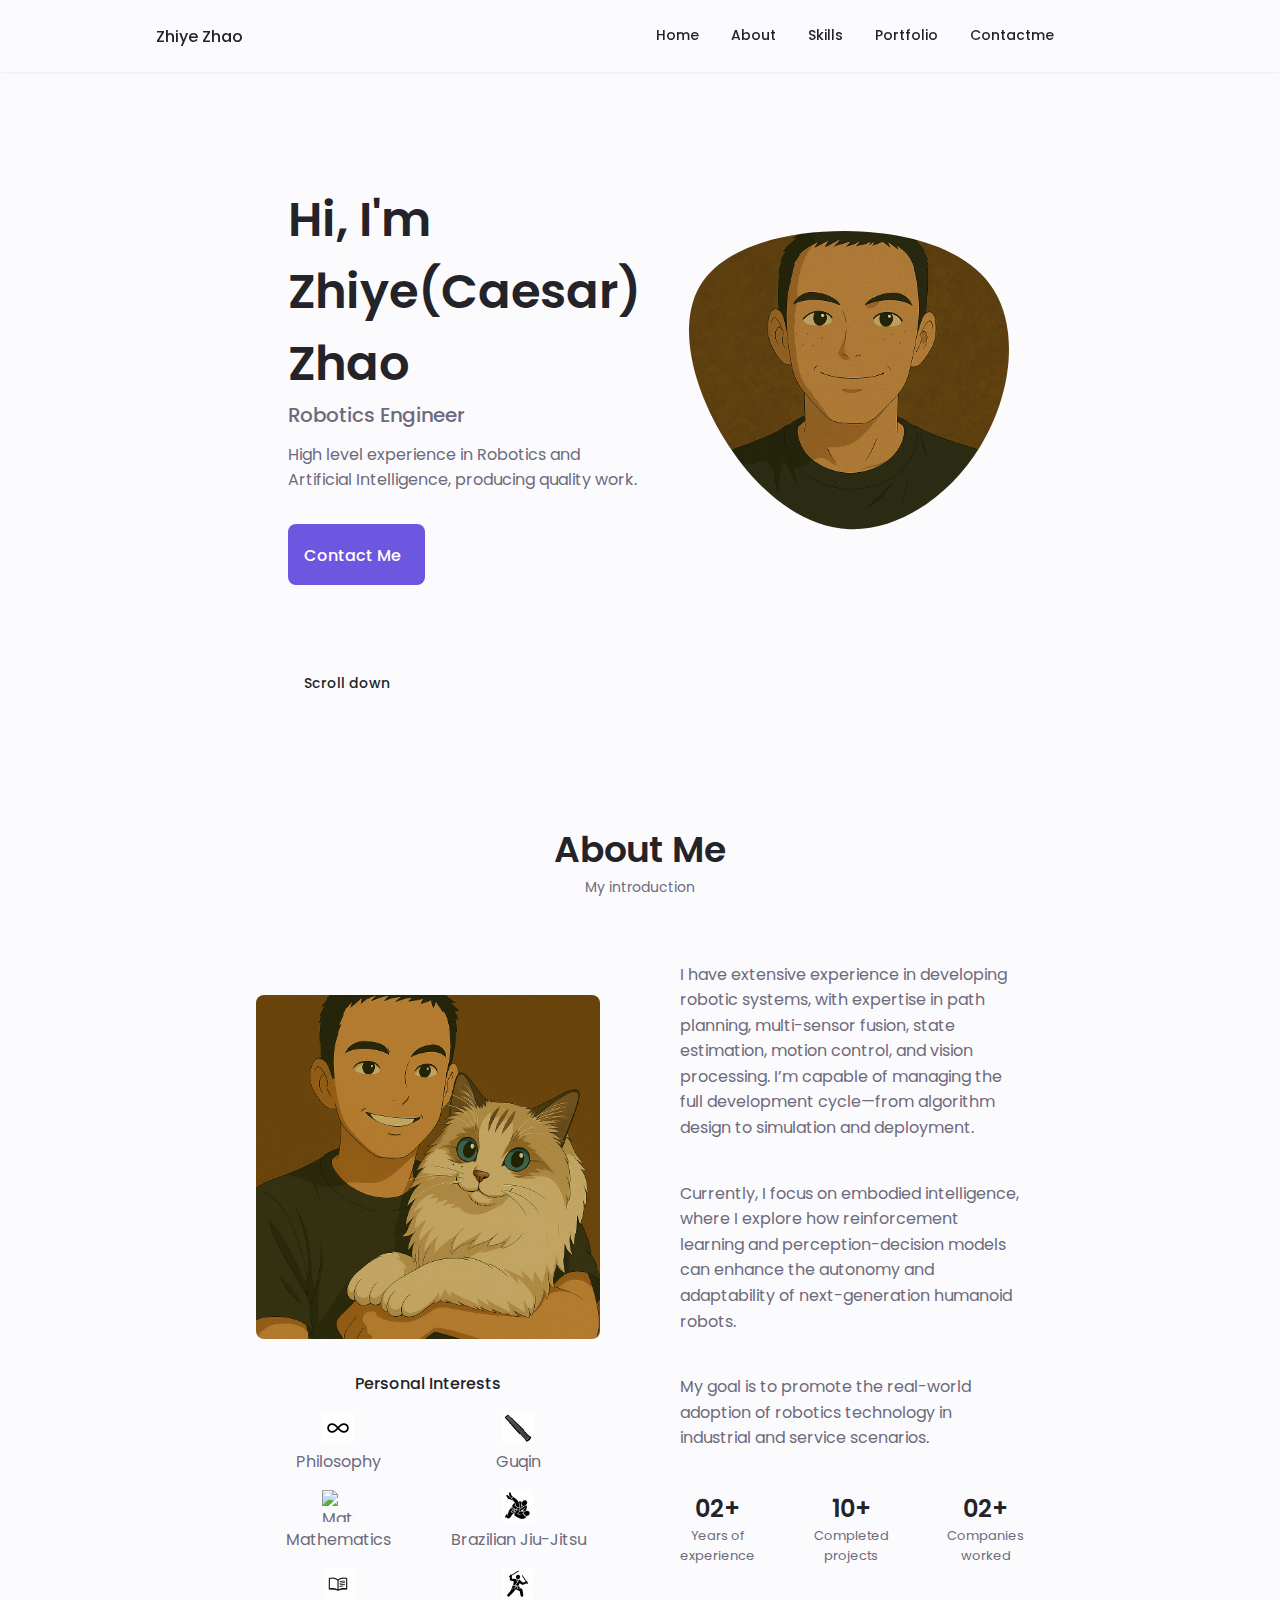
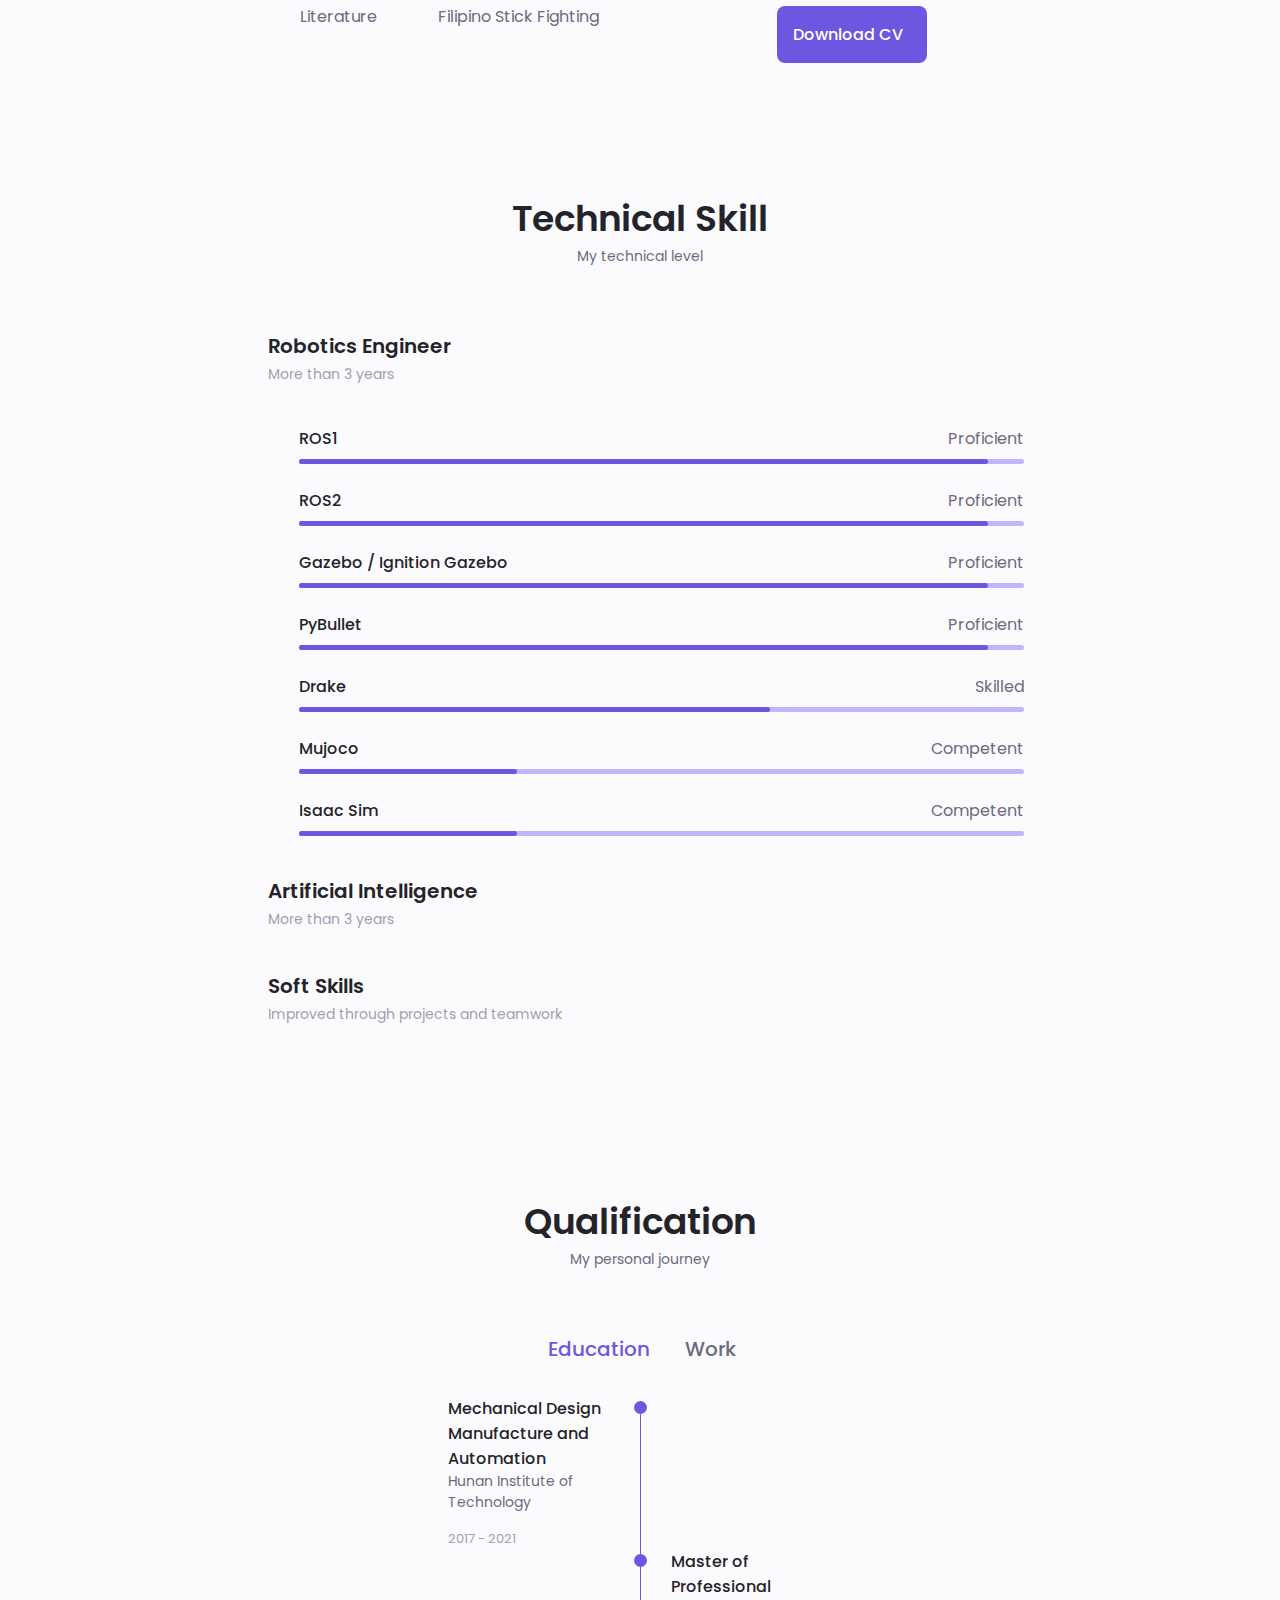
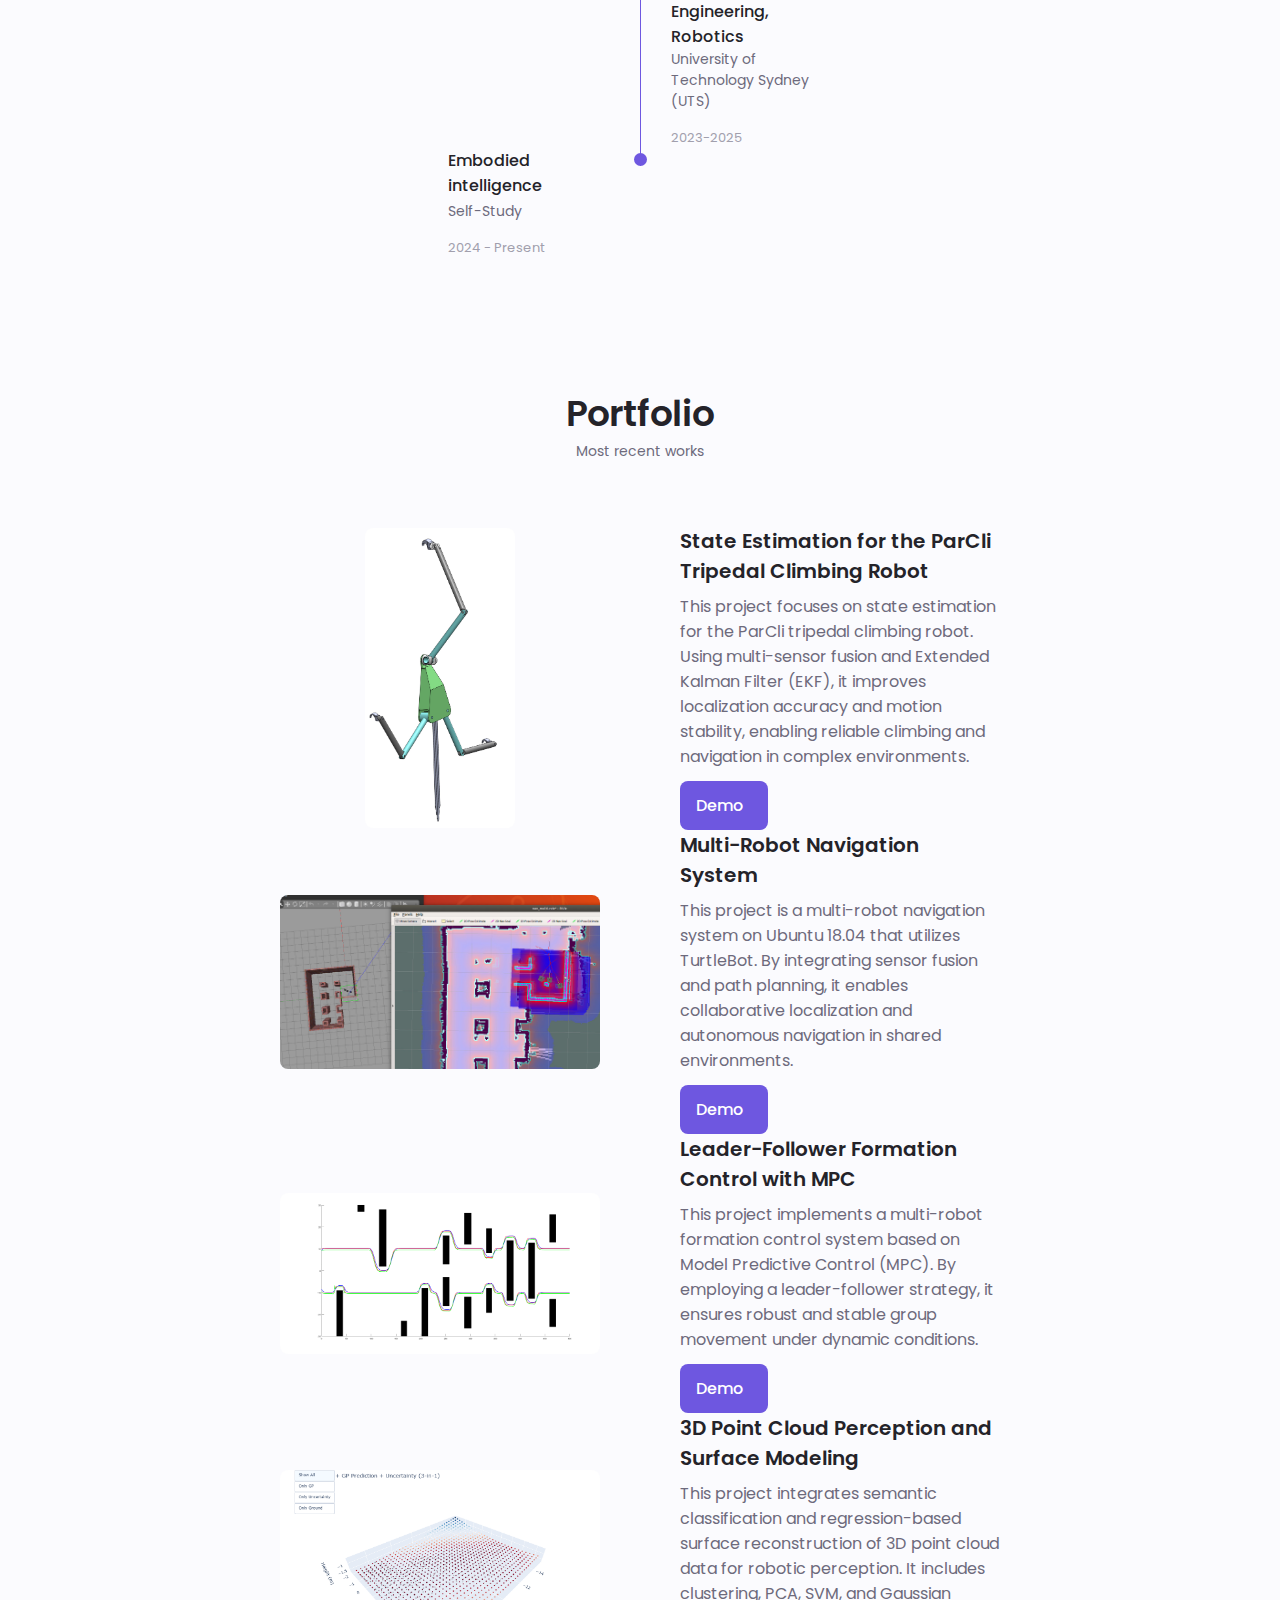
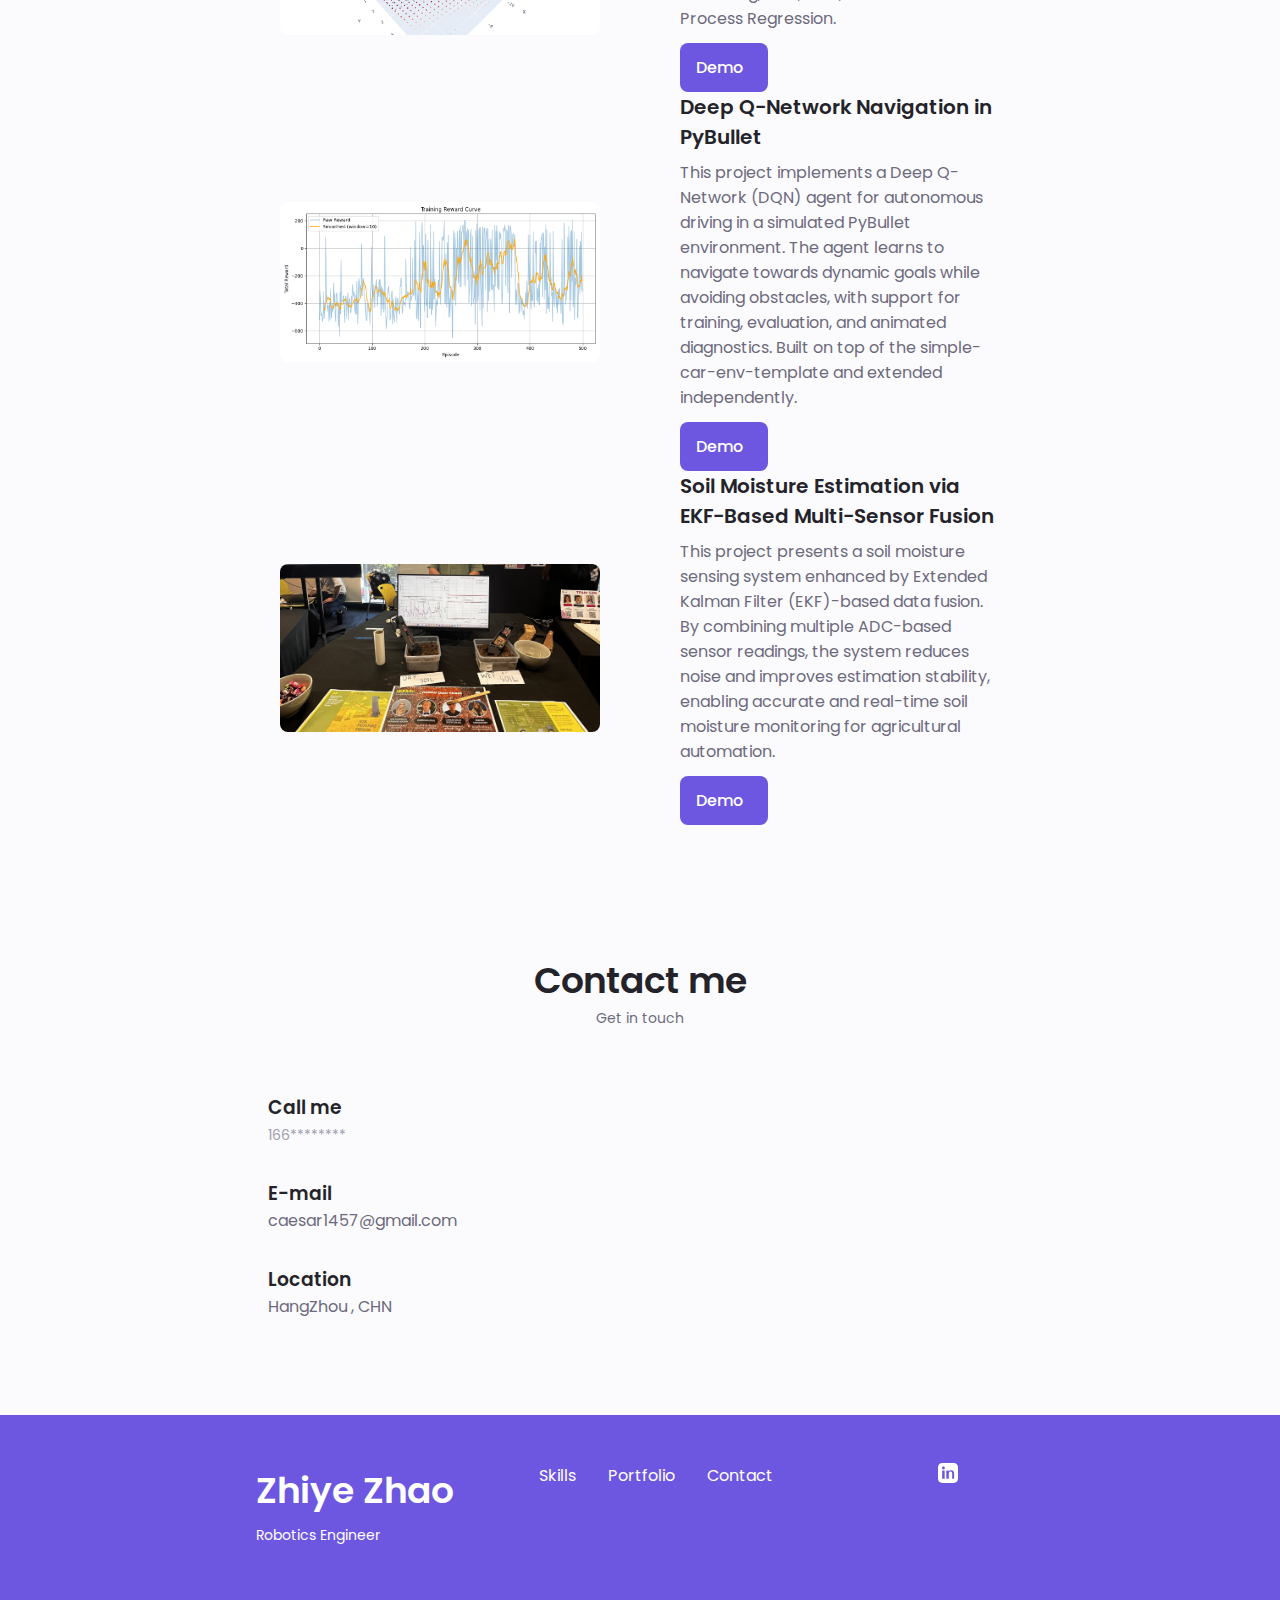
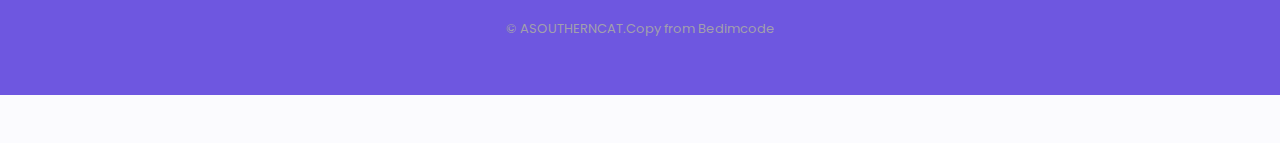
==== commit 0ad68abe: "0.8.1T" ====
--- a/index.html
+++ b/index.html
@@ -669,7 +669,7 @@
                   >
                   <div class="qualification__calendar">
                     <i class="uil uil-calendar-alt"></i>
-                    2024 - ...
+                    2024 - <span i18n="timeline__present">Present</span>
                   </div>
                 </div>
 
@@ -699,8 +699,8 @@
                   >
                   <div class="qualification__calendar">
                     <i class="uil uil-calendar-alt"></i>
-                    2024.08 - ...
-                  </div>
+                    2024.08 - <span i18n="timeline__present">Present</span>
+                  </div>                  
                 </div>
               </div>
 
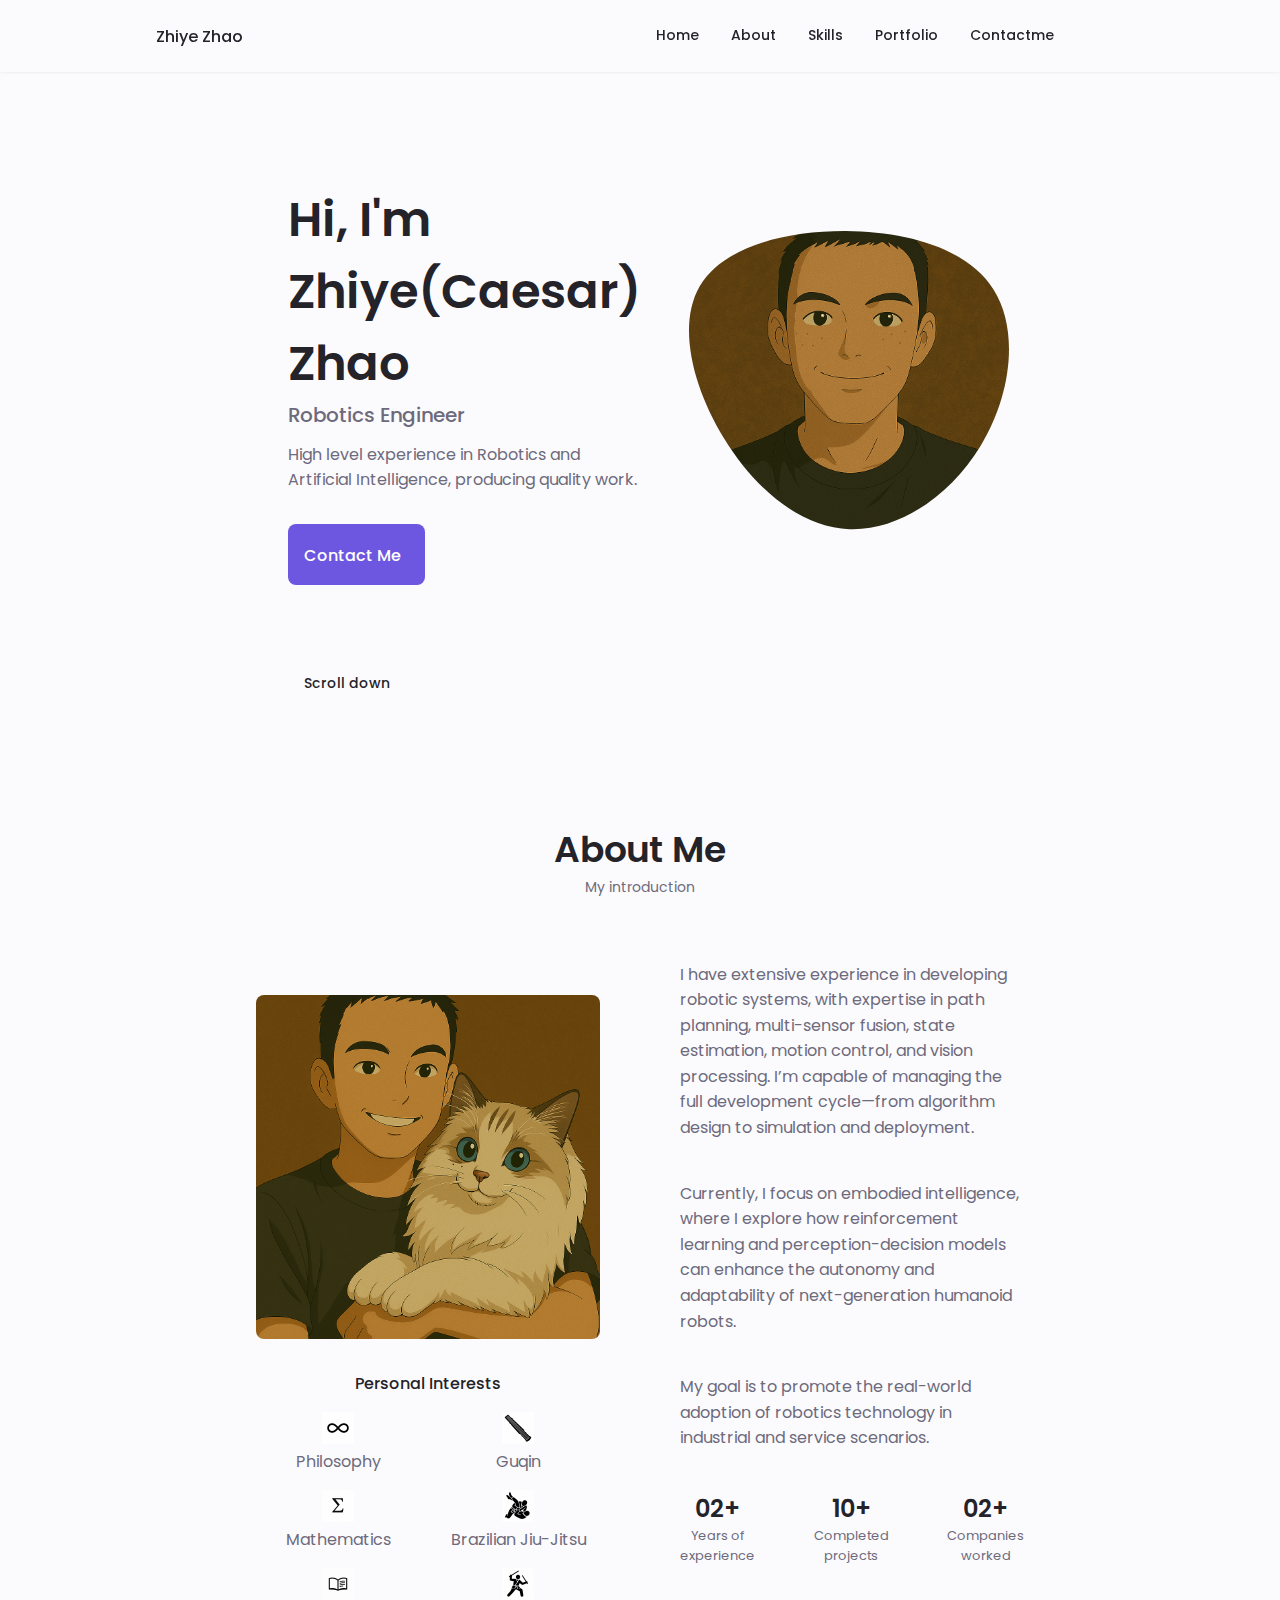
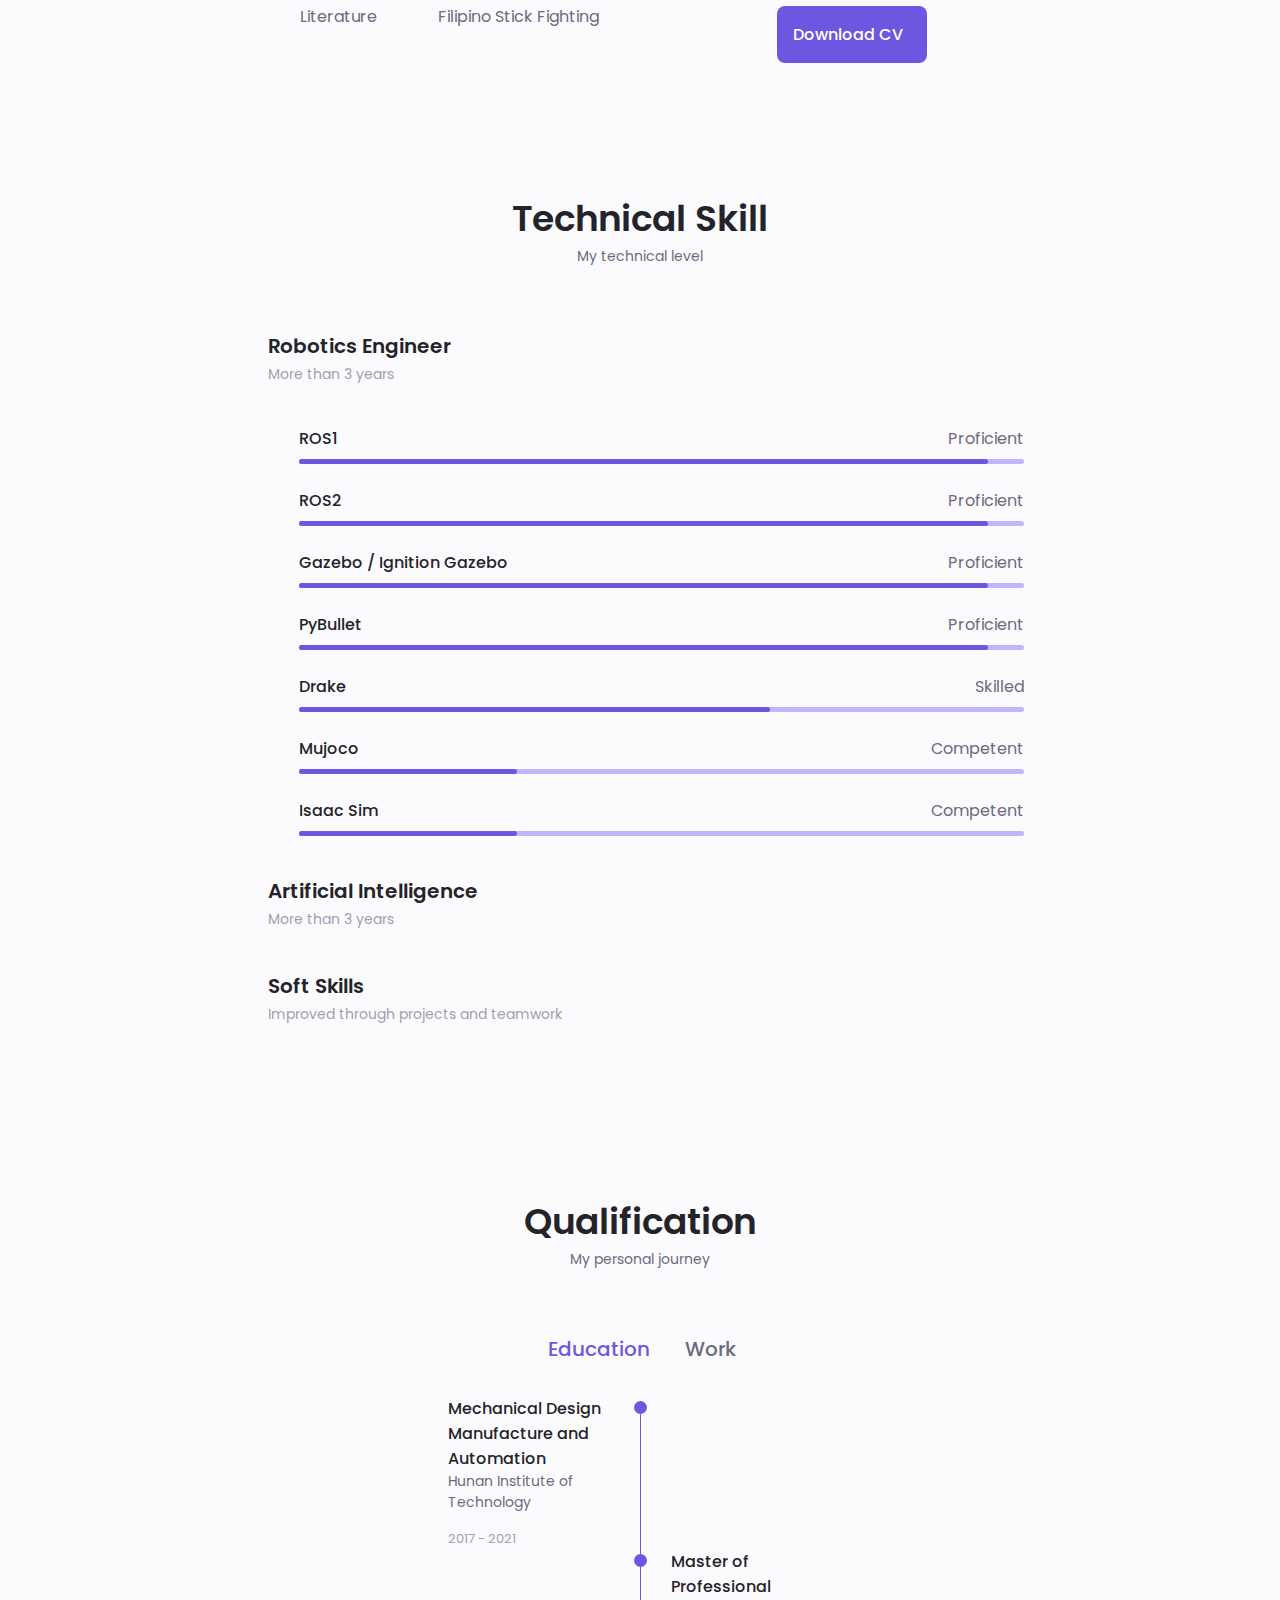
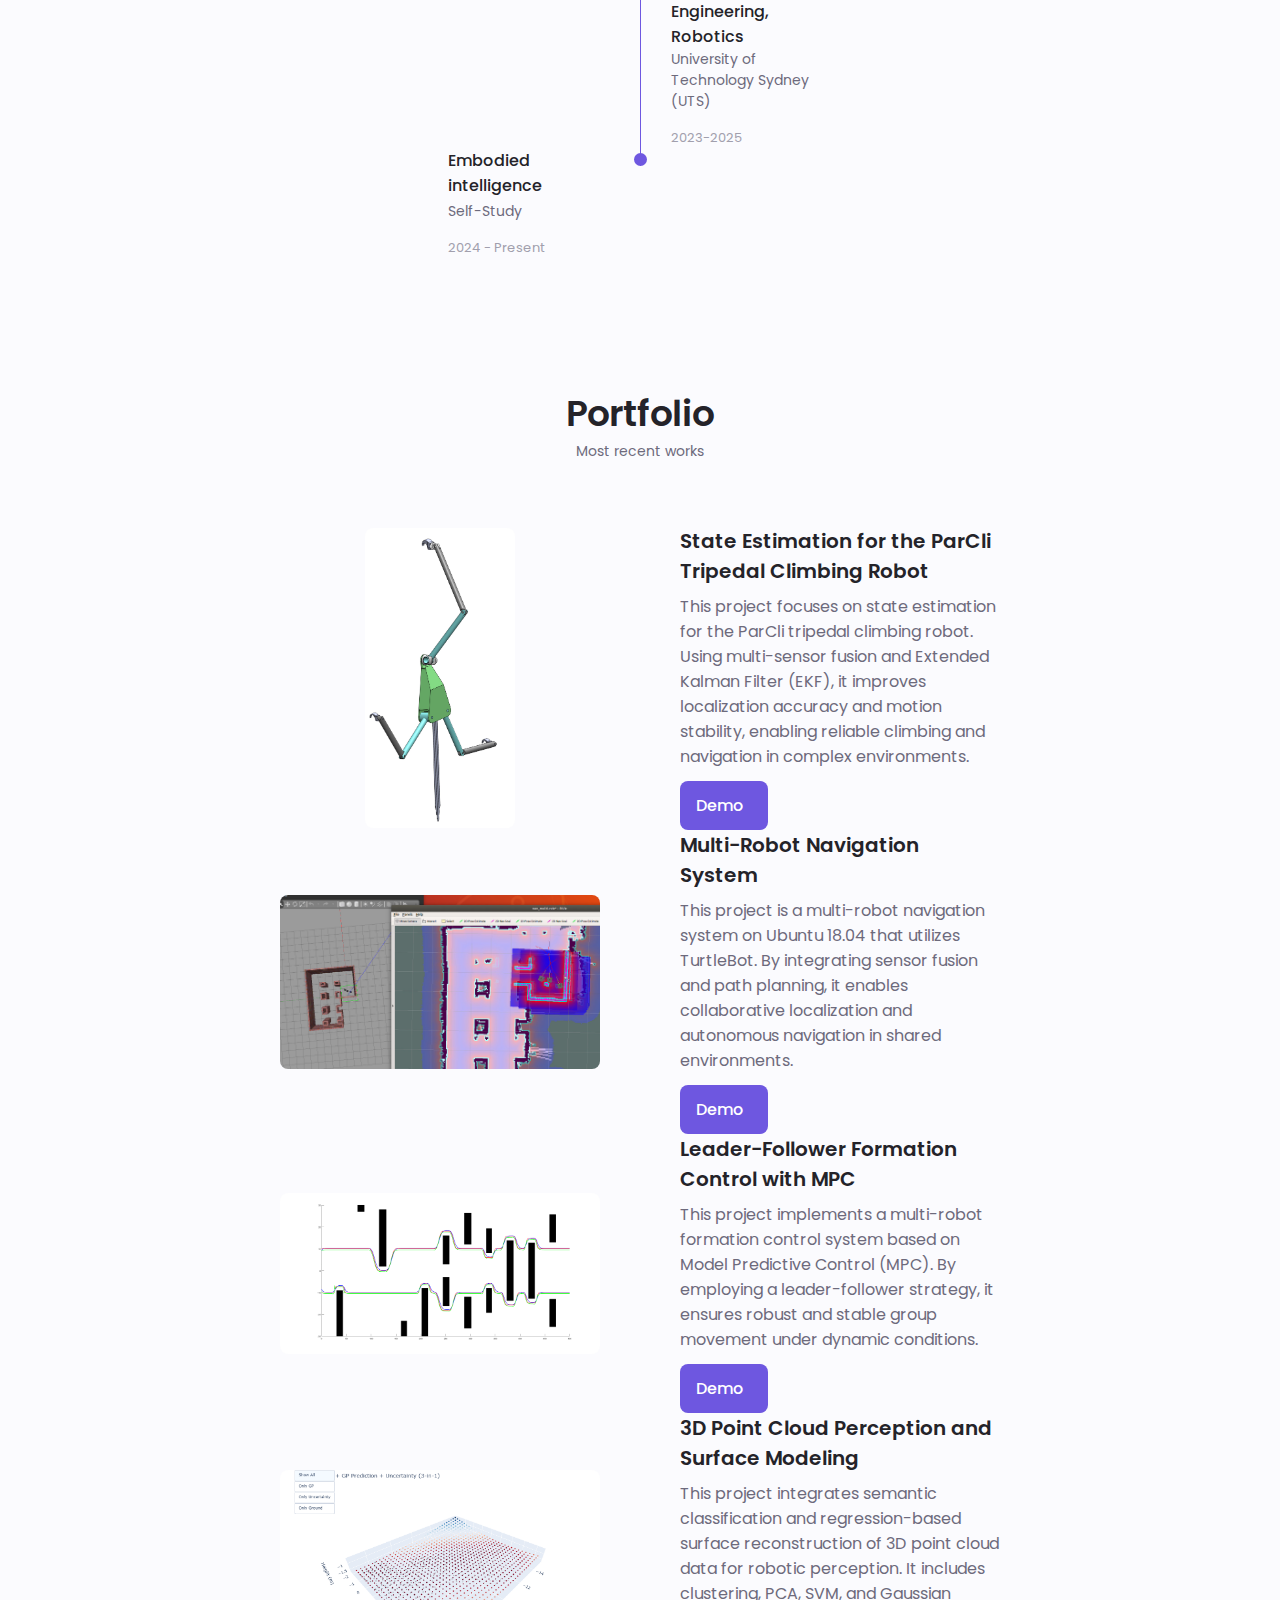
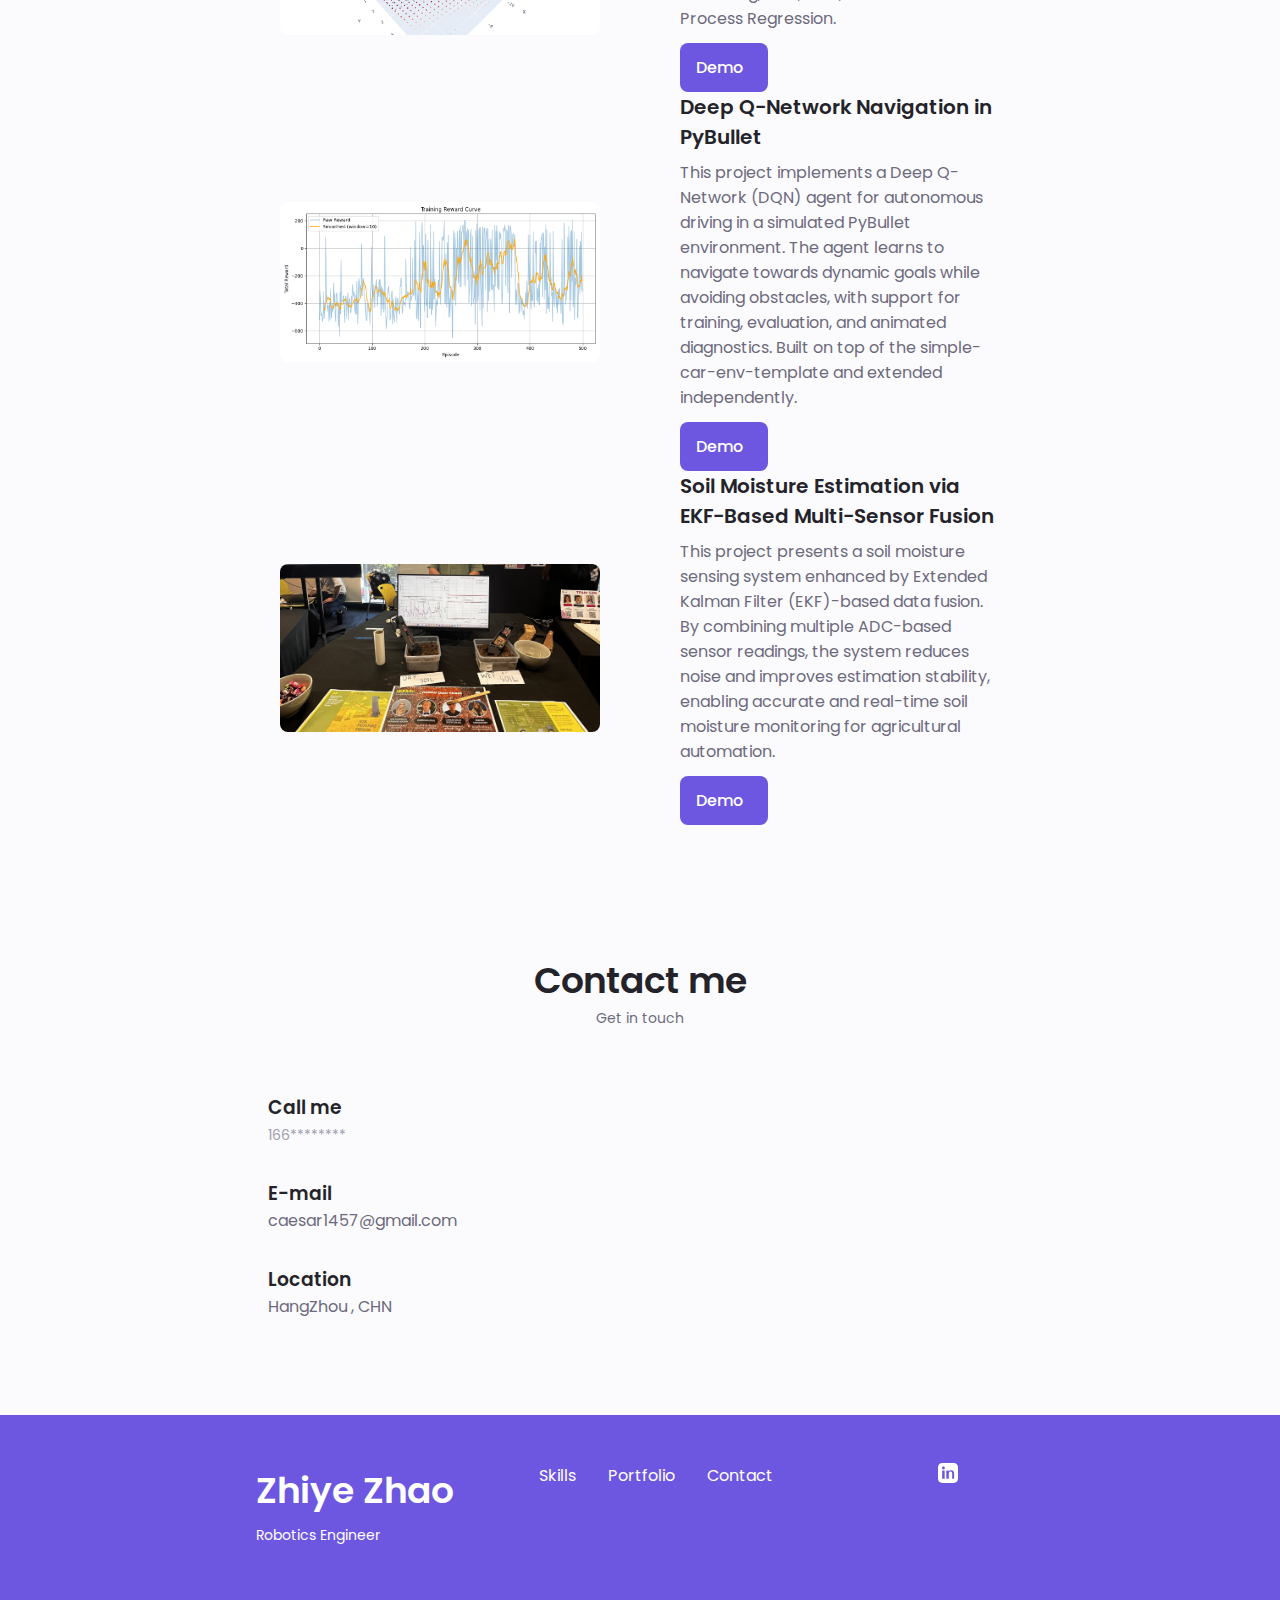
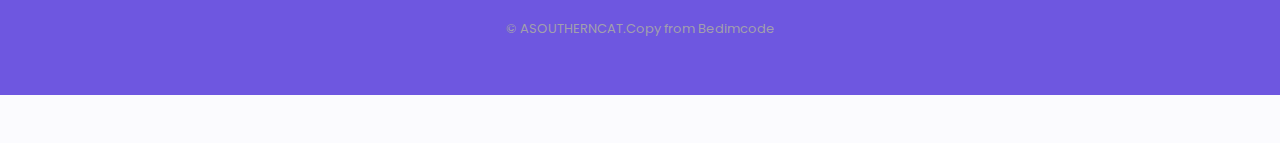
==== commit daede892: "Update index.html" ====
--- a/index.html
+++ b/index.html
@@ -222,12 +222,12 @@
                 </div>
 
                 <div class="hobby__item">
-                  <img src="assets/img/icons/guqin.png" alt="Mathematics" class="hobby__icon" />
+                  <img src="assets/img/icons/guqin.png" alt="Guqin" class="hobby__icon" />
                   <span i18n="hobbies__guqin">Guqin</span>
                 </div>
 
                 <div class="hobby__item">
-                  <img src="assets/img/icons/Math.png" alt="Mathematics" class="hobby__icon" />
+                  <img src="assets/img/icons/math.png" alt="Mathematics" class="hobby__icon" />
                   <span i18n="hobbies__math">Mathematics</span>
                 </div>
 
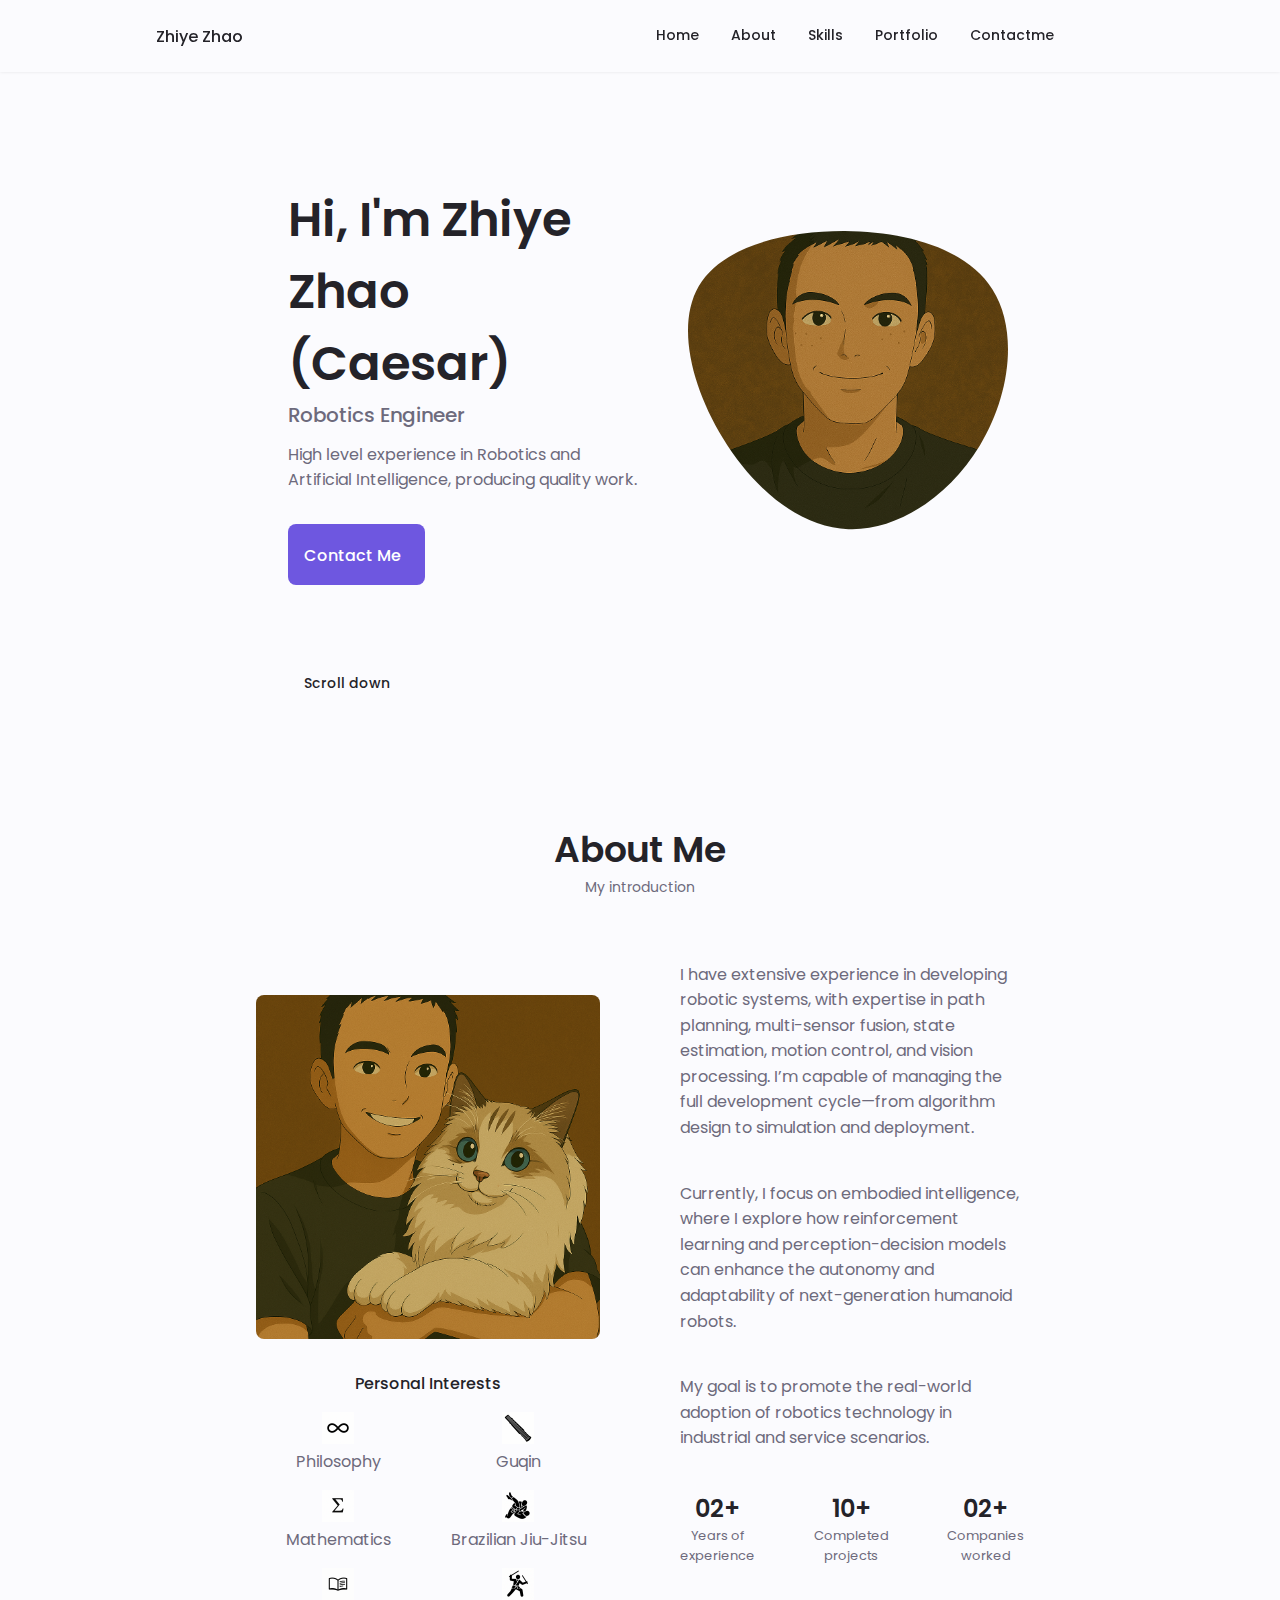
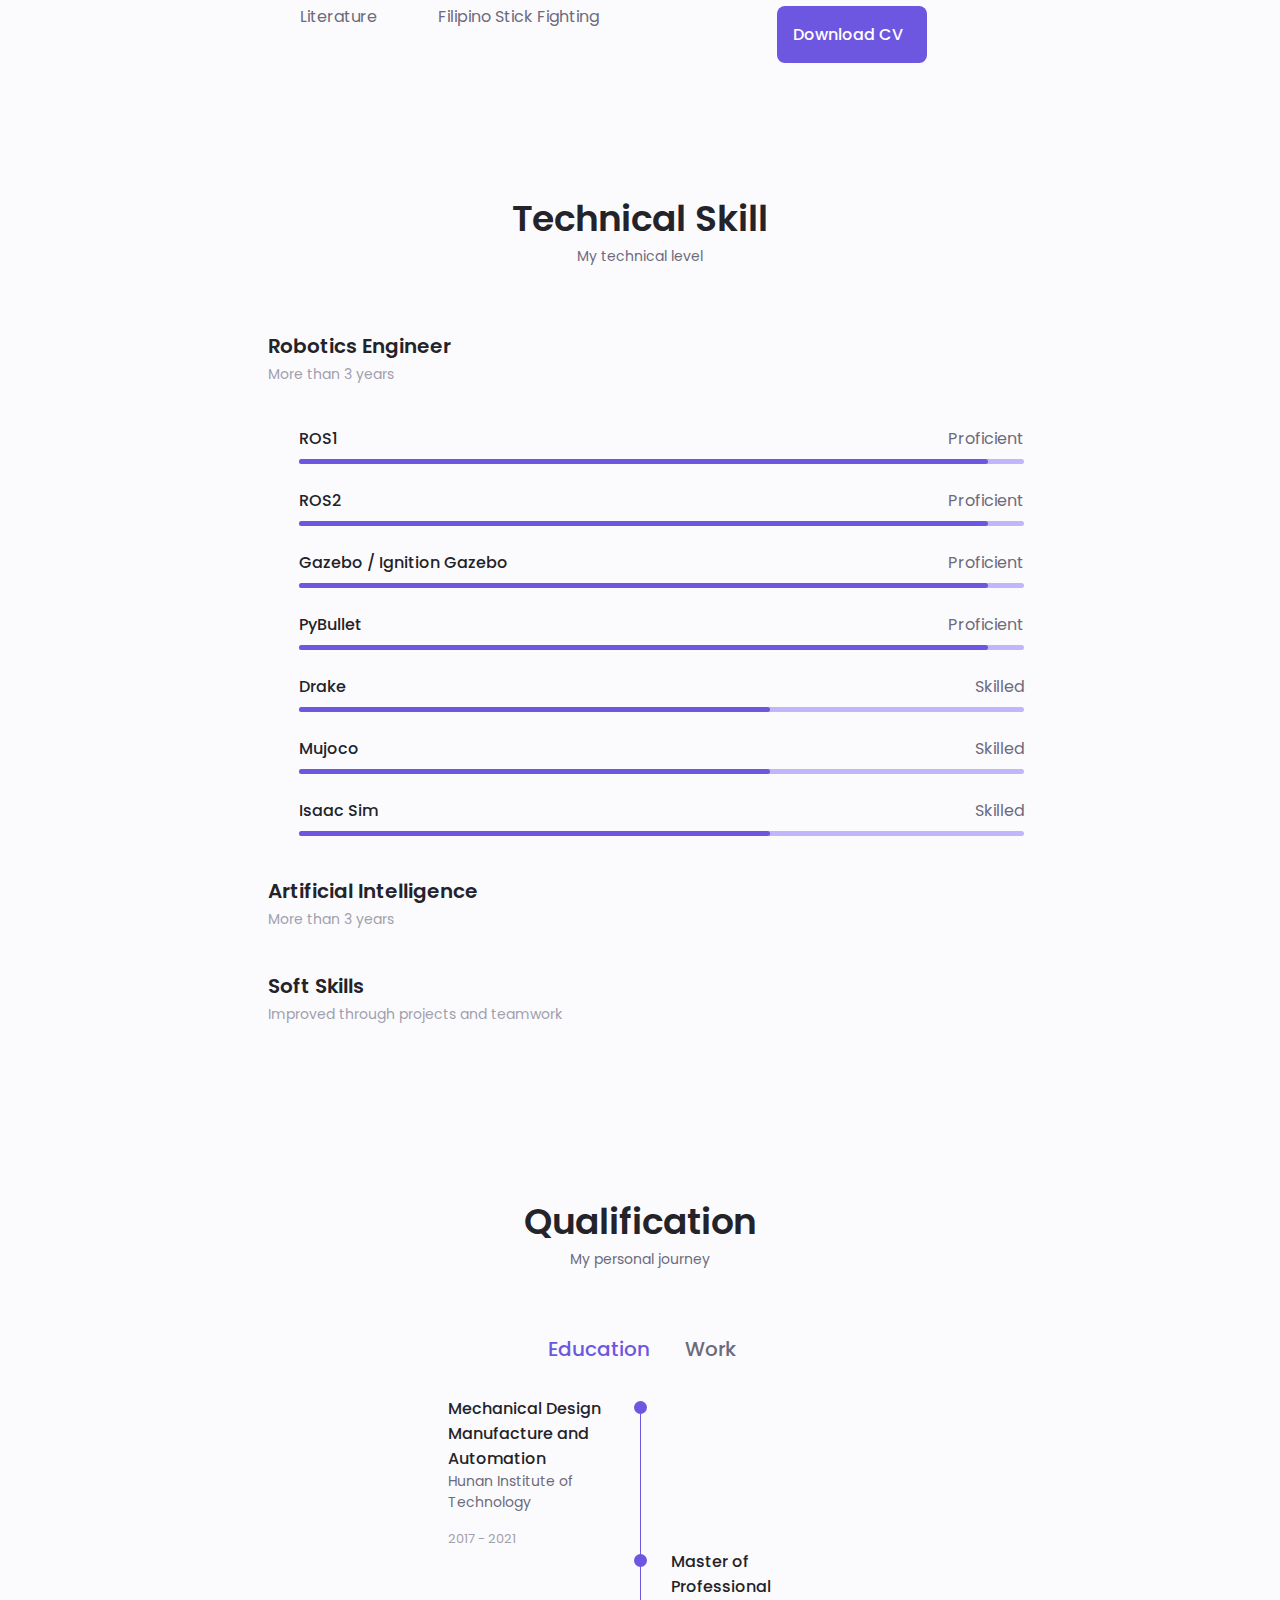
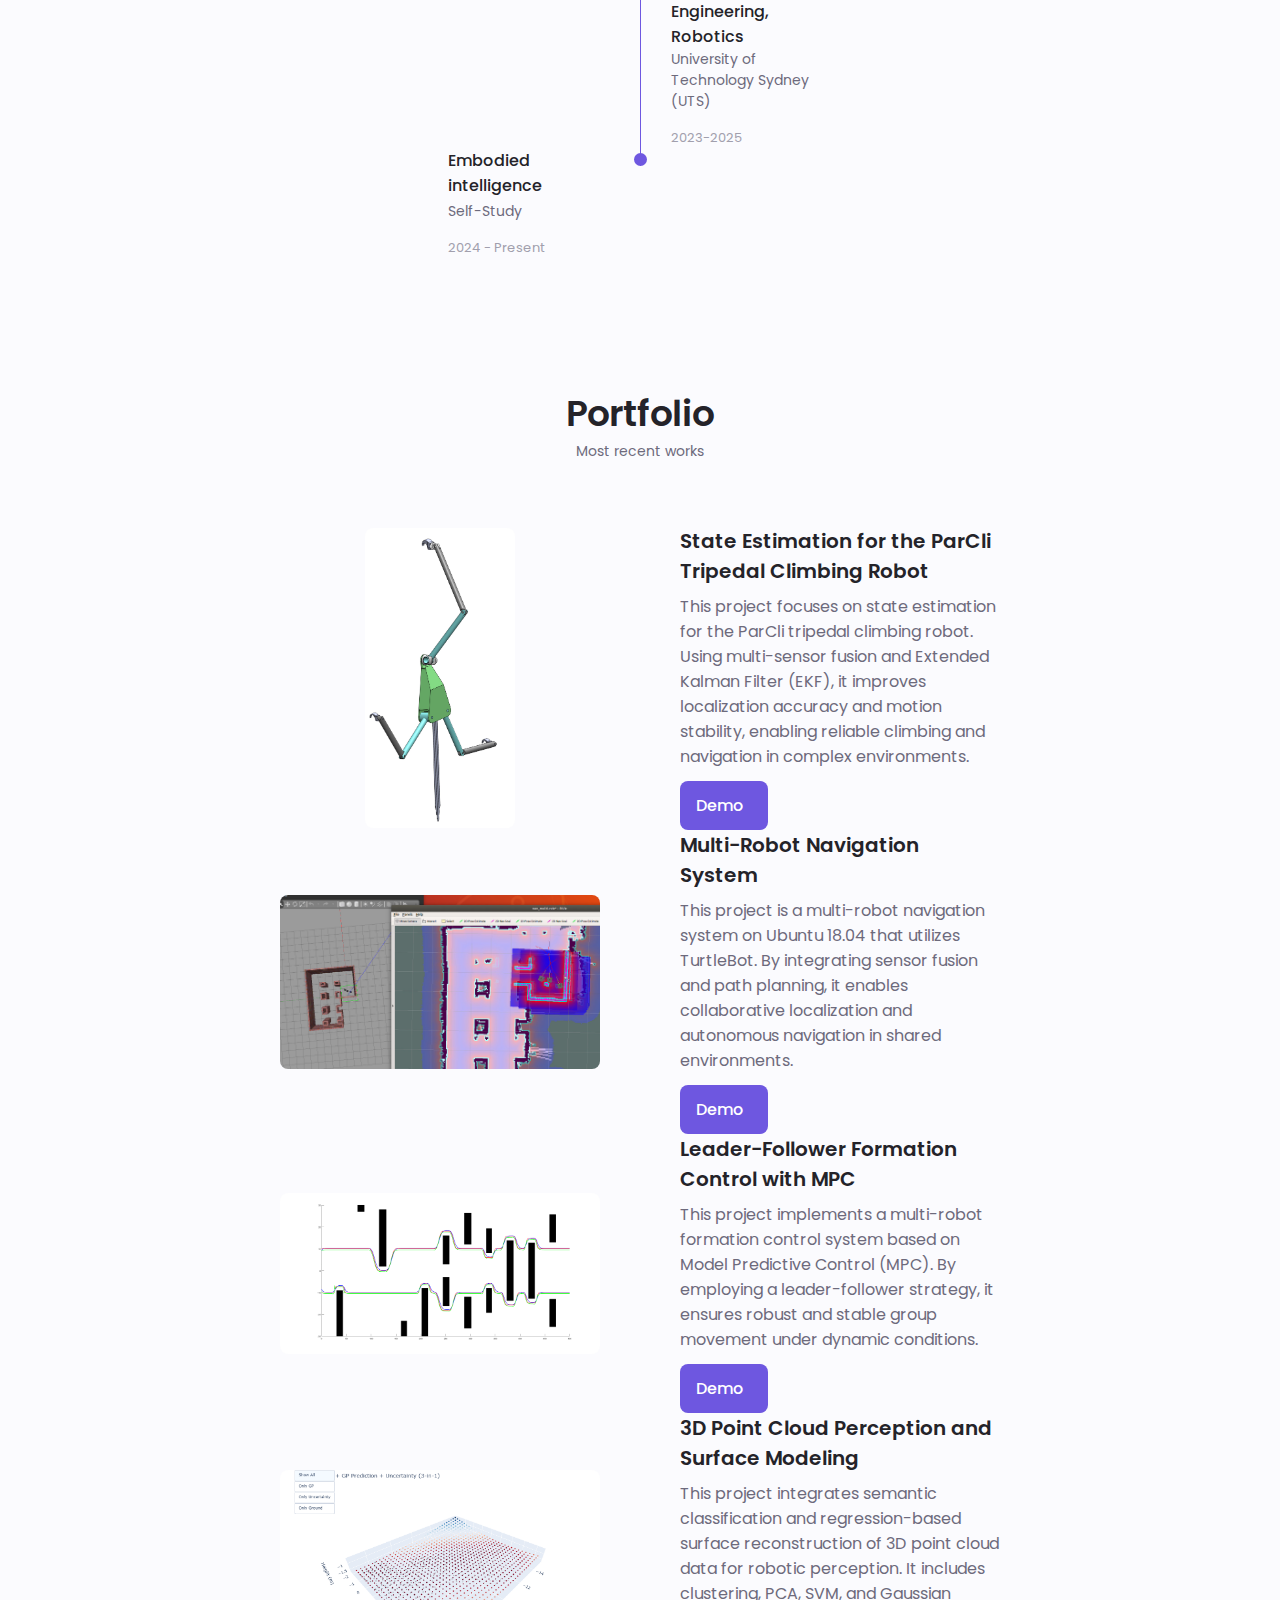
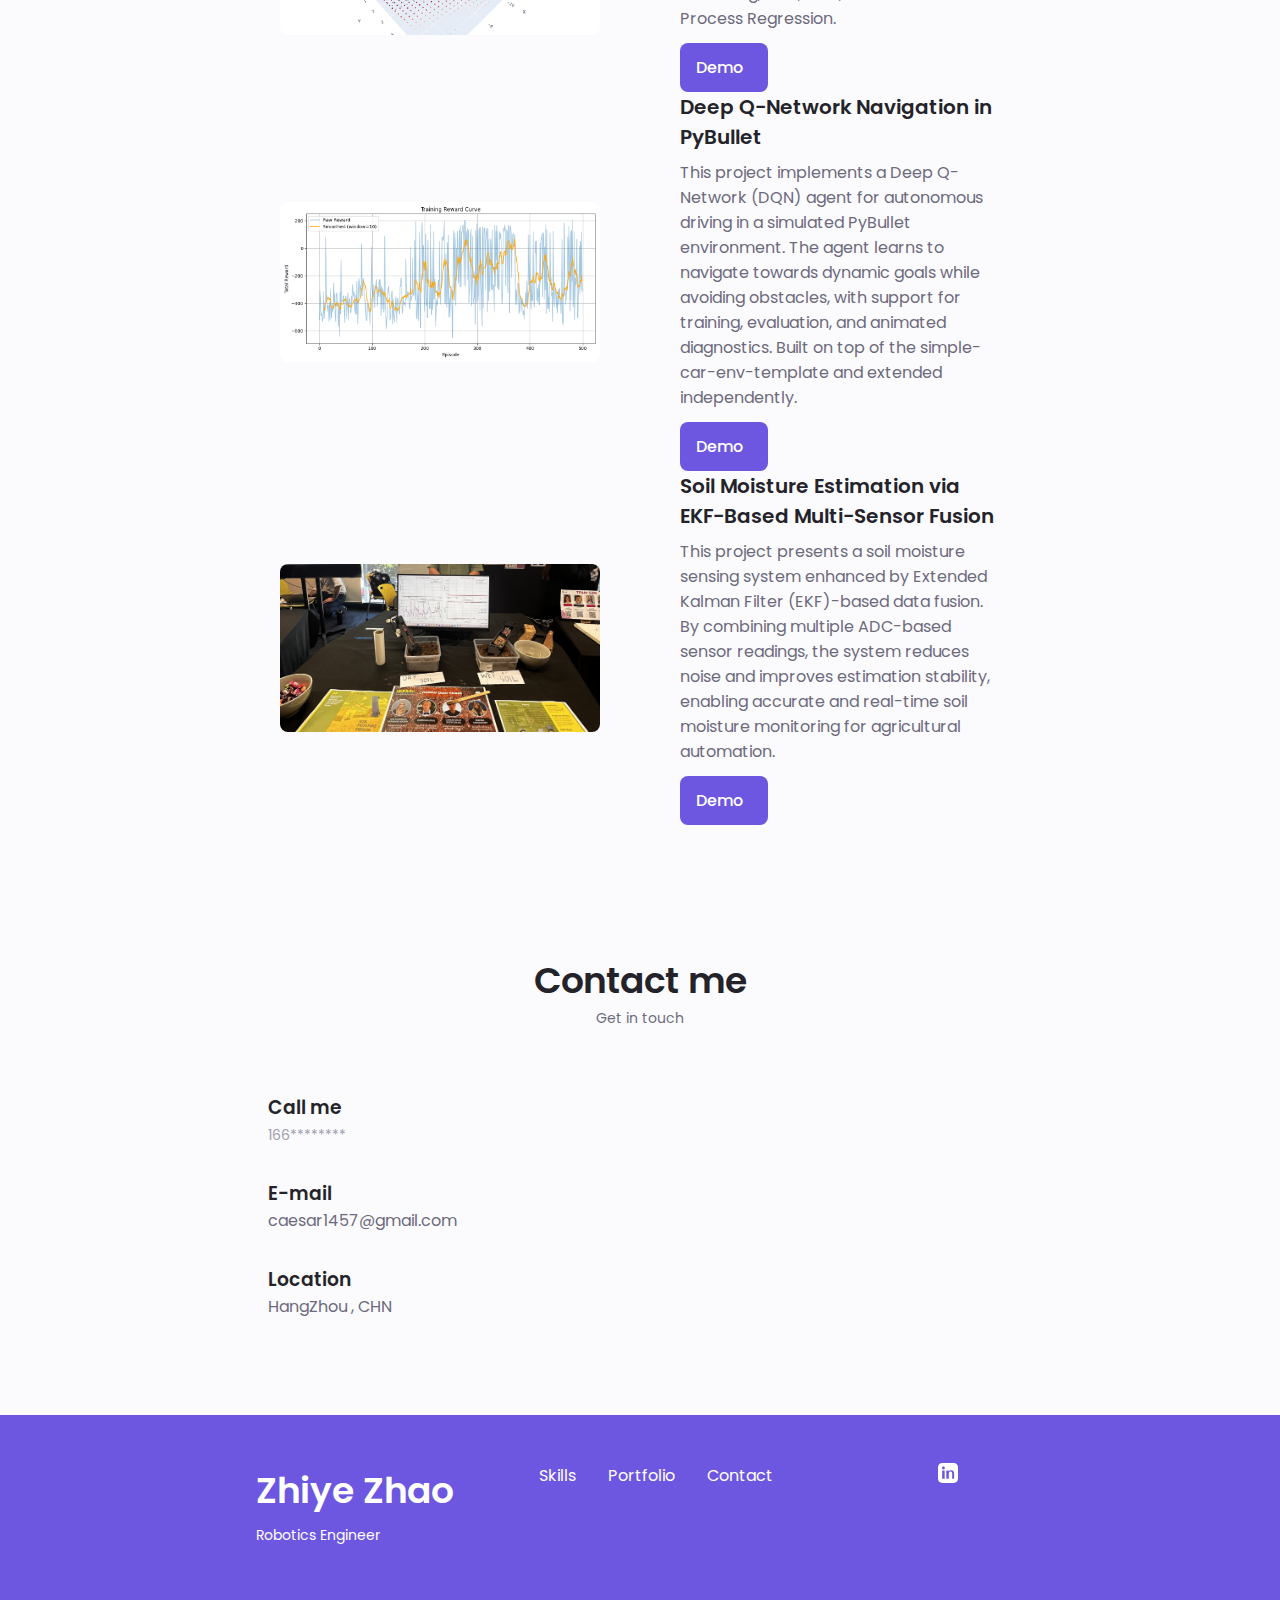
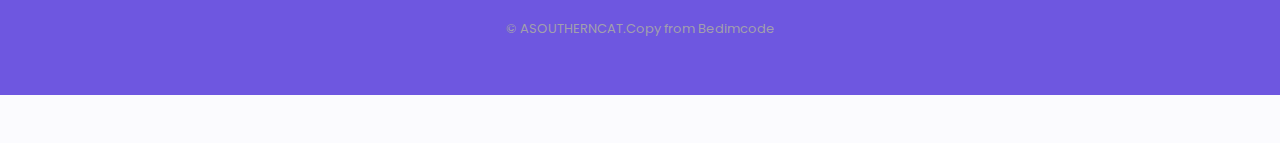
==== commit a2475fe9: "0.8.5T" ====
--- a/index.html
+++ b/index.html
@@ -173,7 +173,7 @@
 
             <div class="home__data">
               <h1 class="home__title" i18n="home__title">
-                Hi, I'm Zhiye(Caesar) Zhao
+                Hi, I'm Zhiye Zhao<br>(Caesar)
               </h1>
               <h3 class="home__subtitle" i18n="home__subtitle">
                 Robotics Engineer
@@ -287,10 +287,10 @@
             </div>
 
             <div class="about_me_buttons">
-              <a download href="assets/pdf/Major_job.pdf" class="button button--flex">
+              <a id="cv-download-btn" download class="button button--flex">
                 <span i18n="download">Download CV</span>
                 <i class="uil uil-download-alt button__icon"></i>
-              </a>
+              </a>              
             </div>
           </div>
         </div>
@@ -381,20 +381,20 @@
                 <div class="skills__data">
                   <div class="skills__titles">
                     <h3 class="skills__name">Mujoco</h3>
-                    <span class="skills__number" i18n="softskills__level_competent">Competent</span>
-                  </div>
-                  <div class="skills__bar">
-                    <div class="skills__percentage skills__mujoco" style="width: 30%;"></div>
+                    <span class="skills__number" i18n="softskills__level_skilled">Skilled</span>
+                  </div>
+                  <div class="skills__bar">
+                    <div class="skills__percentage skills__mujoco" style="width: 65%;"></div>
                   </div>
                 </div>
               
                 <div class="skills__data">
                   <div class="skills__titles">
                     <h3 class="skills__name">Isaac Sim</h3>
-                    <span class="skills__number" i18n="softskills__level_competent">Competent</span>
-                  </div>
-                  <div class="skills__bar">
-                    <div class="skills__percentage skills__isaacSim" style="width: 30%;"></div>
+                    <span class="skills__number" i18n="softskills__level_skilled">Skilled</span>
+                  </div>
+                  <div class="skills__bar">
+                    <div class="skills__percentage skills__isaacSim" style="width: 65%;"></div>
                   </div>
                 </div>
               
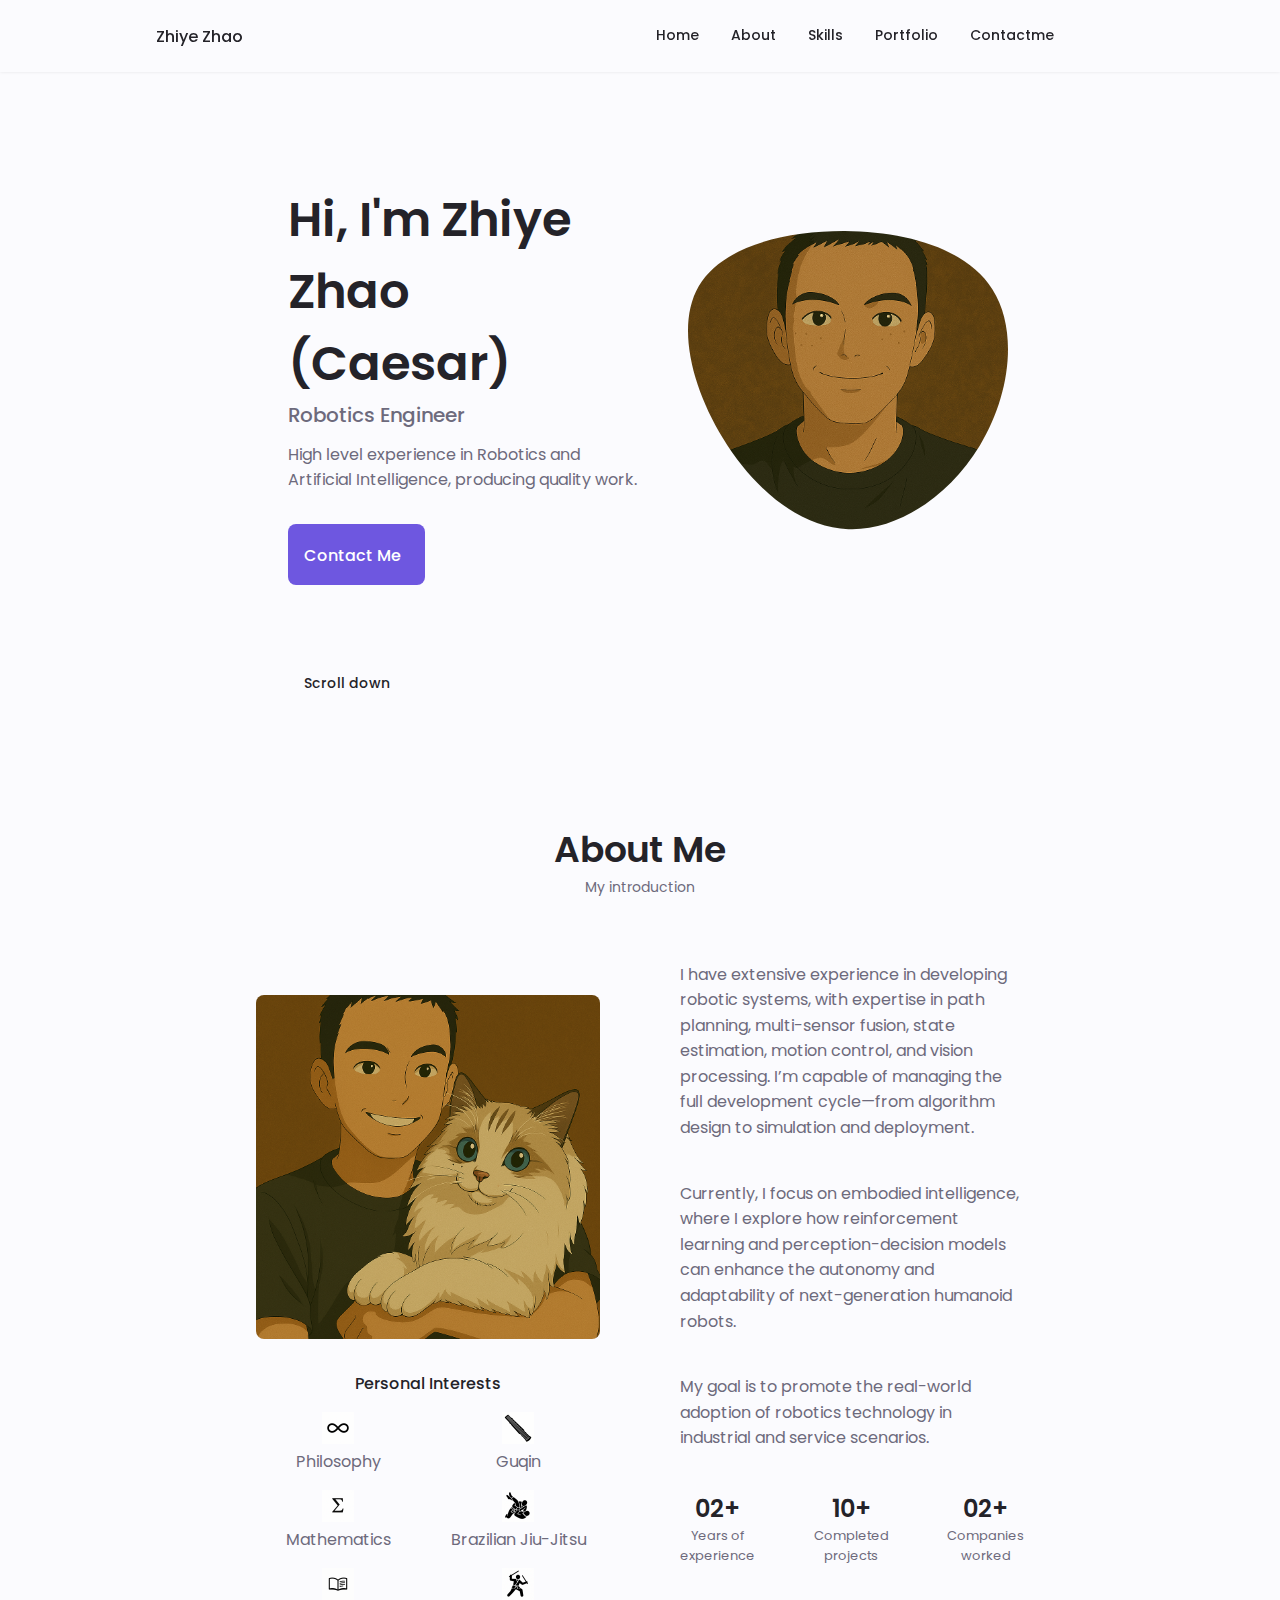
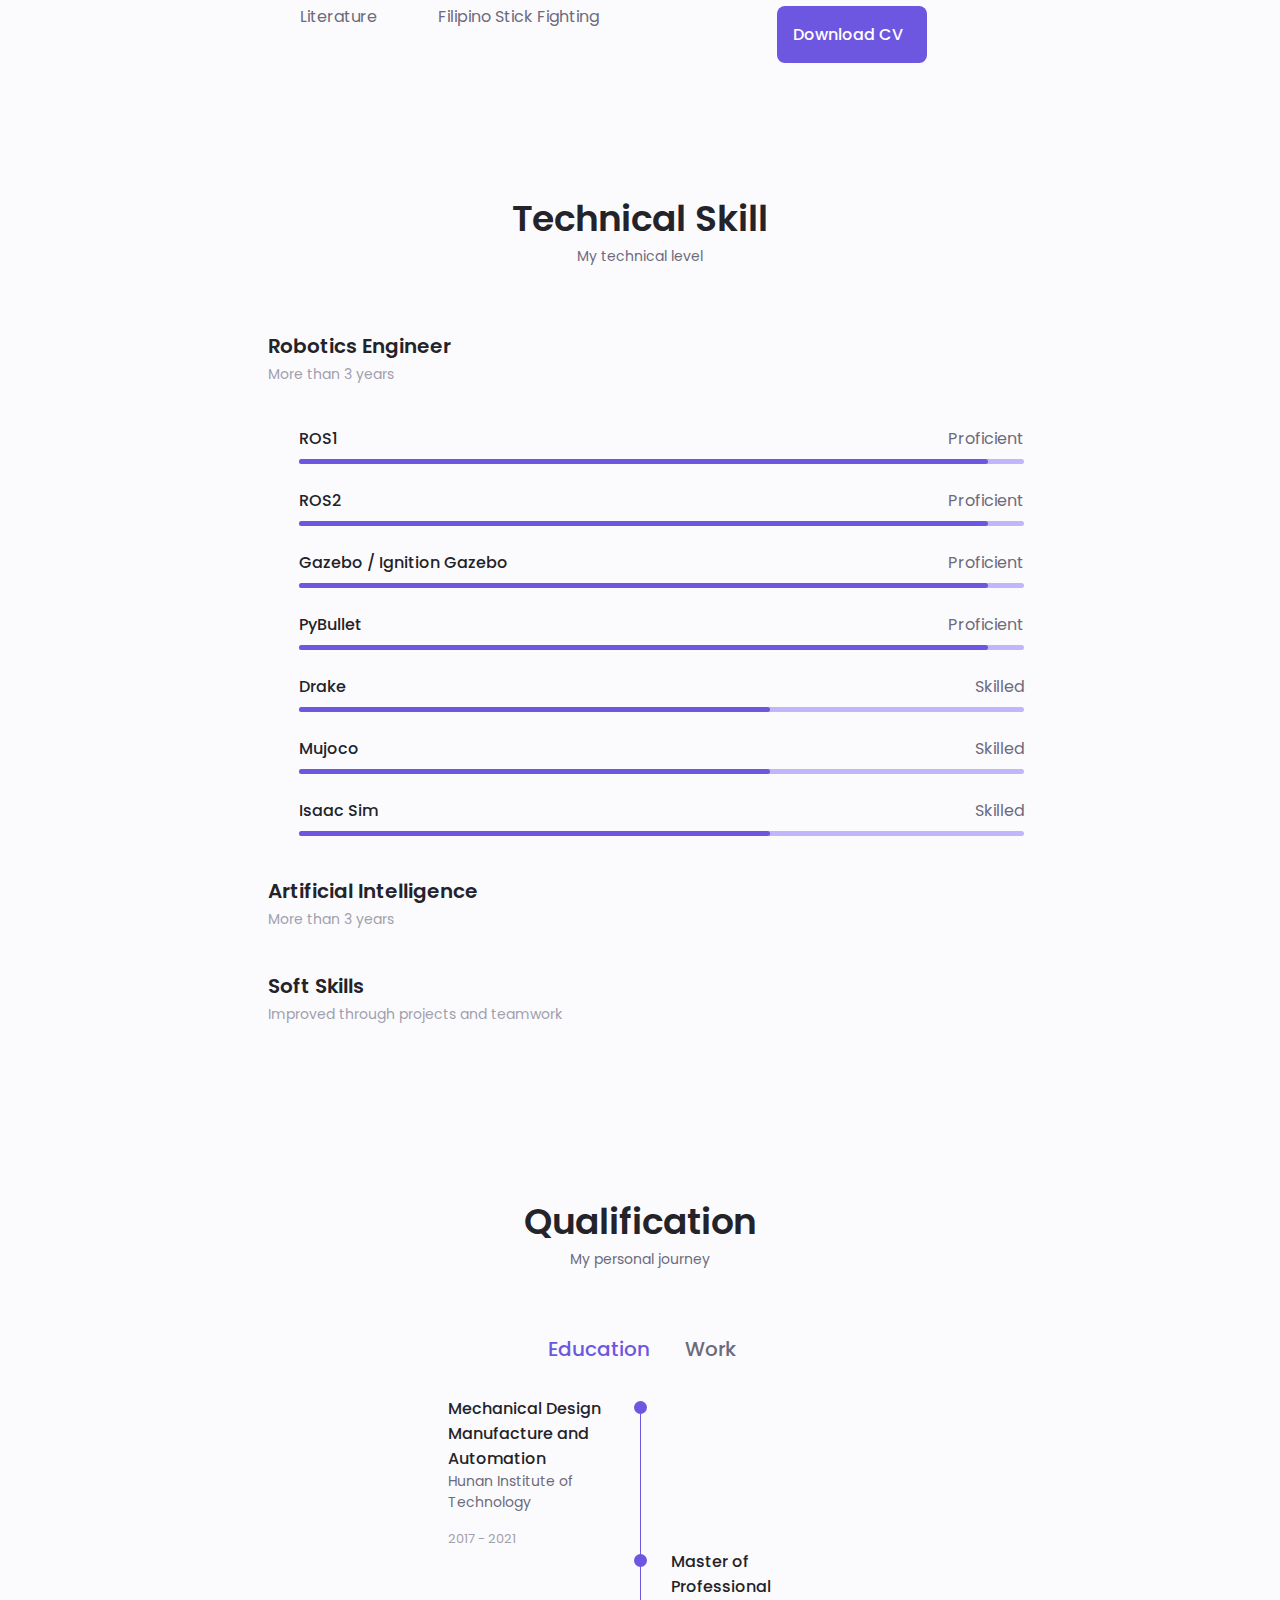
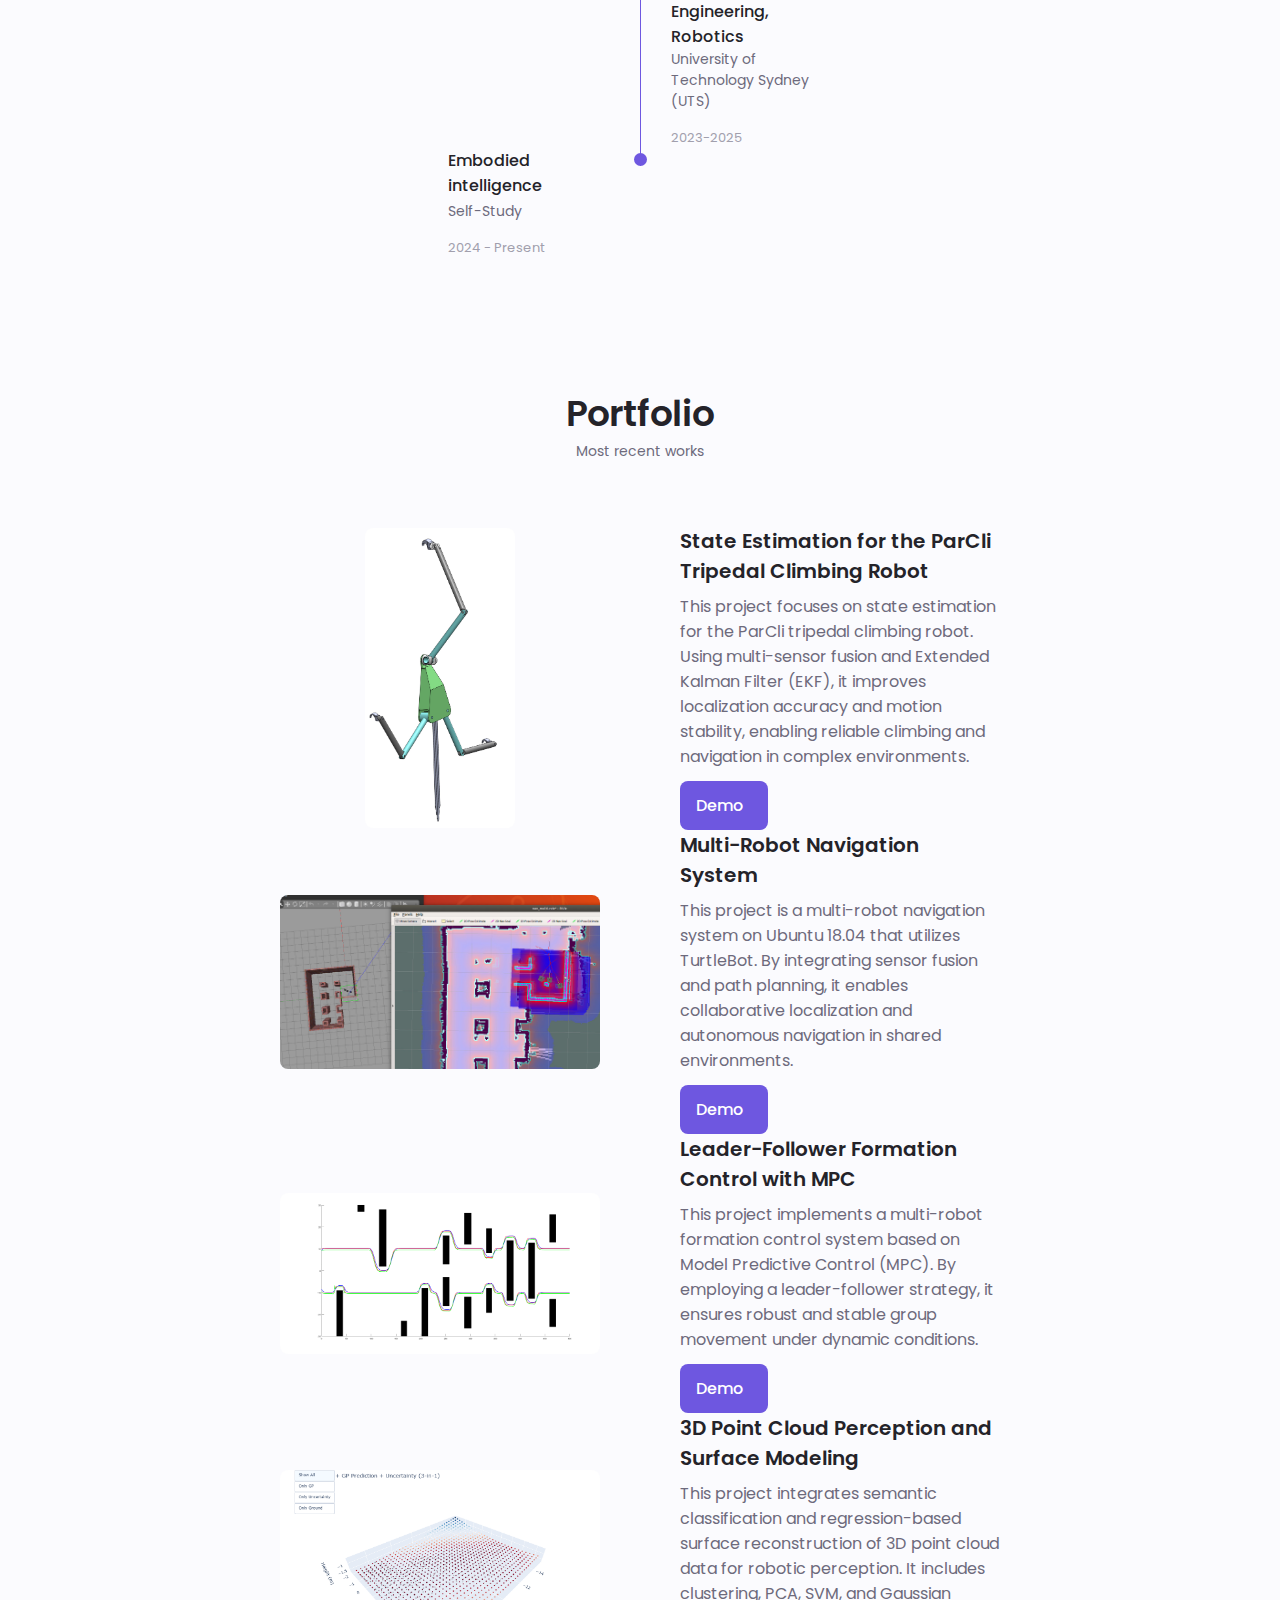
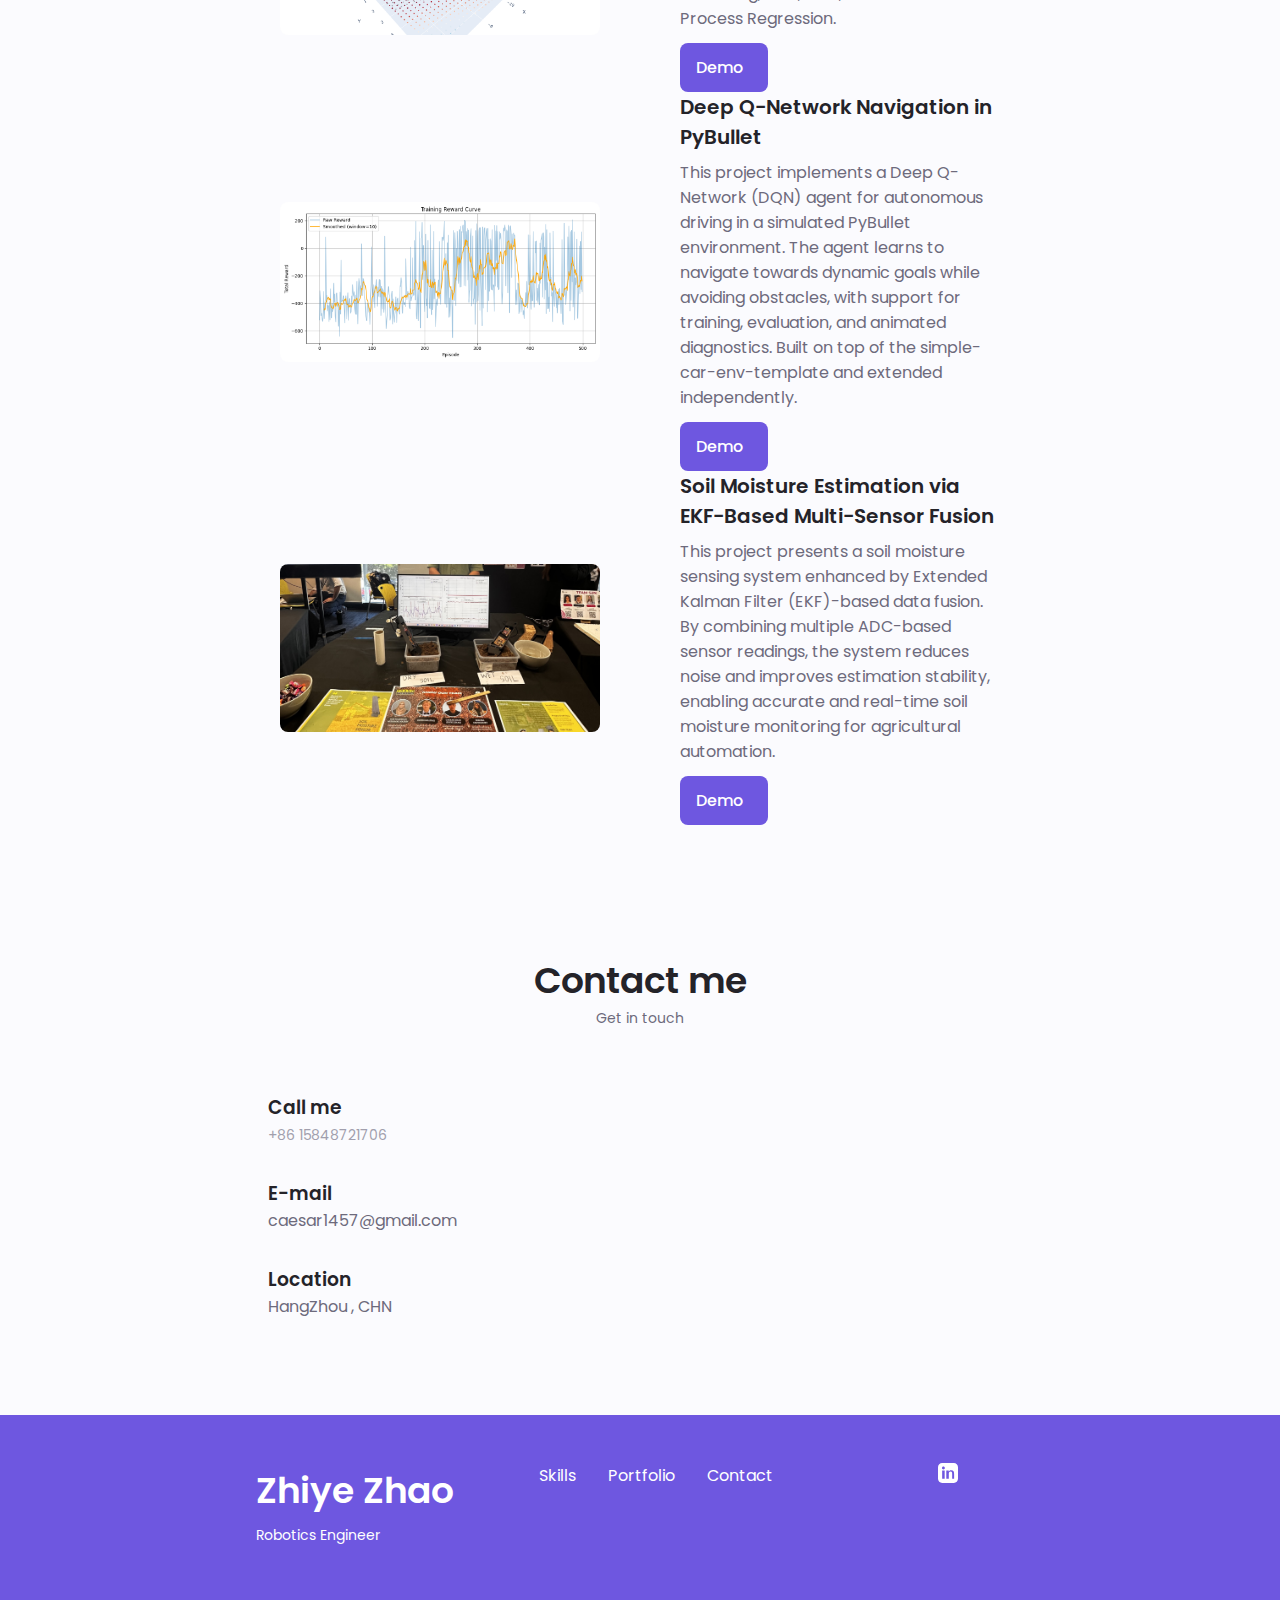
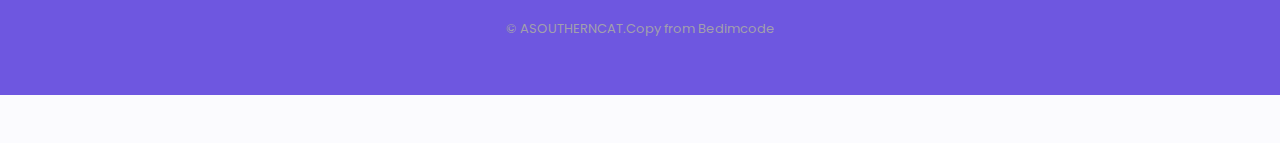
==== commit 1e6b672c: "update phone number" ====
--- a/index.html
+++ b/index.html
@@ -960,7 +960,7 @@
               <div>
                 <h3 class="contact__title" i18n="tel">Call me</h3>
                 <span class="contact__subtitle" i18n="tel__number"
-                  >166********</span
+                  >+86 15848721706</span
                 >
               </div>
             </div>
